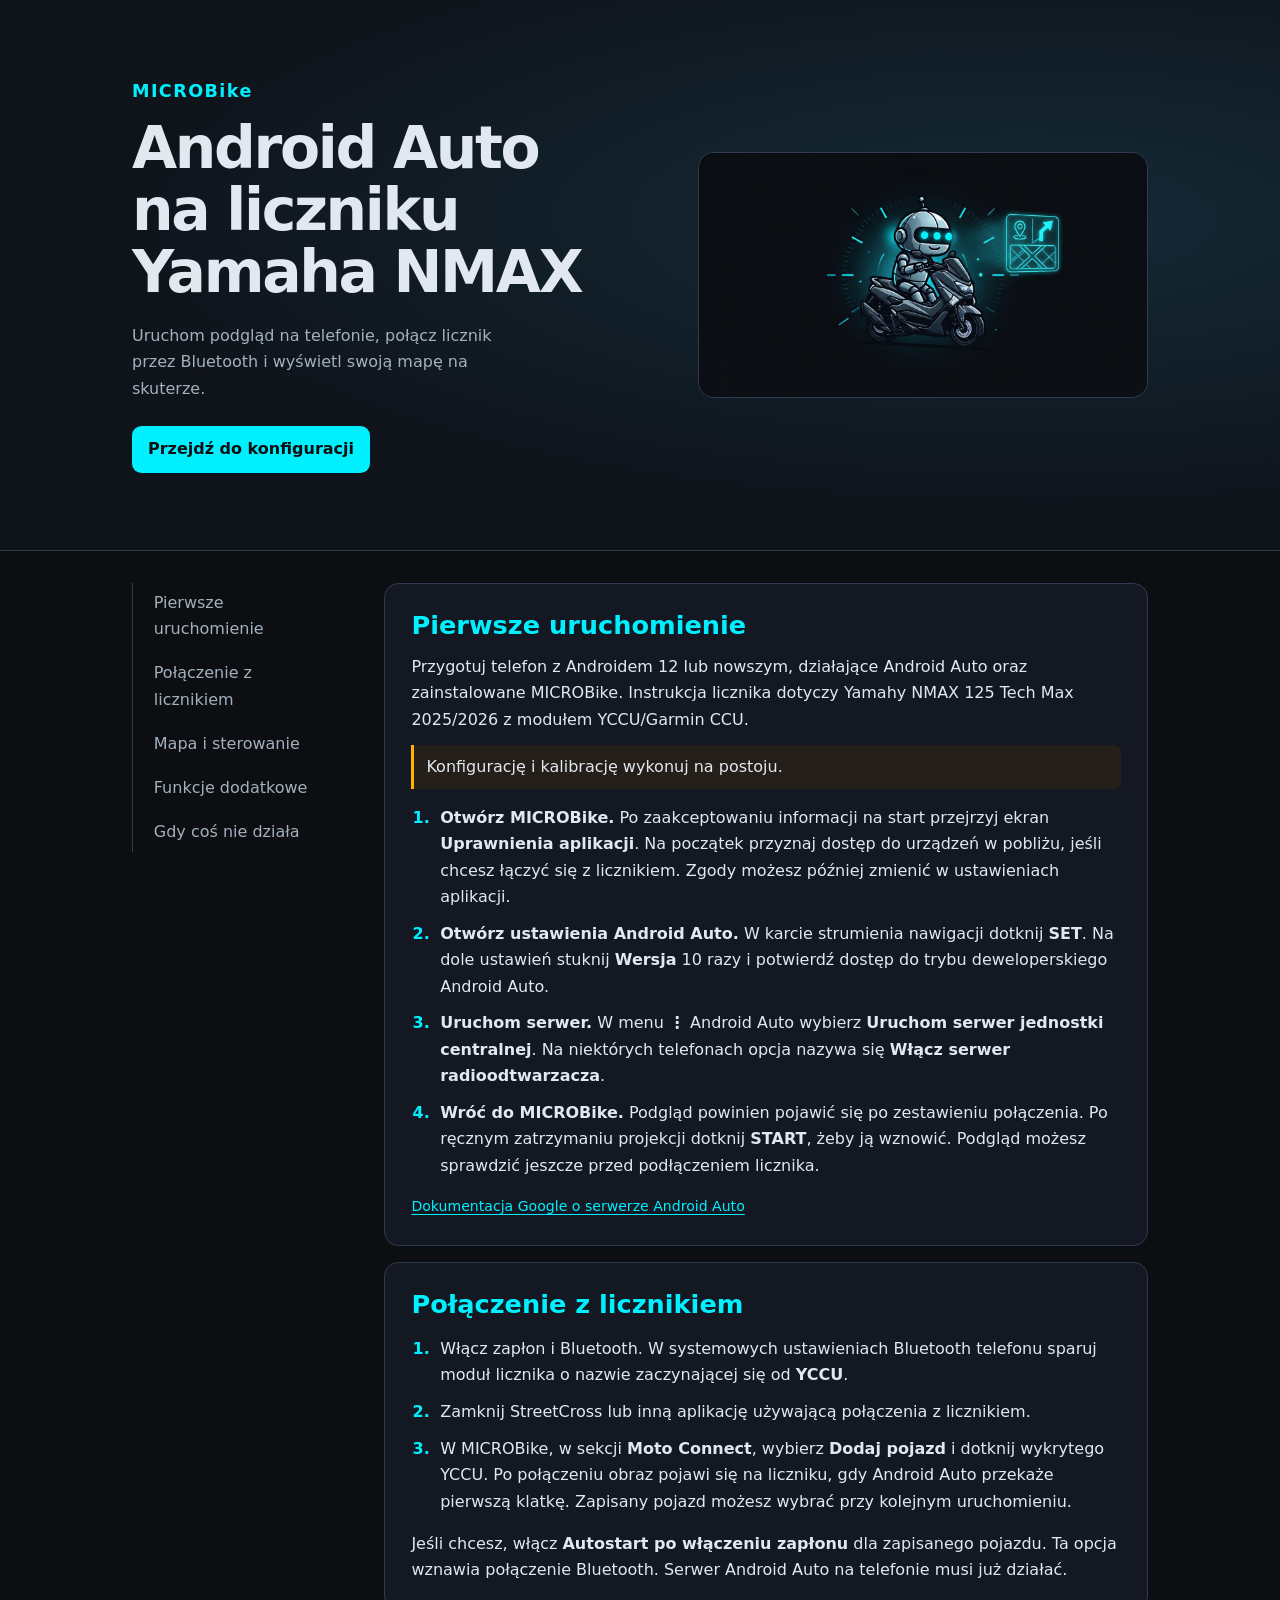
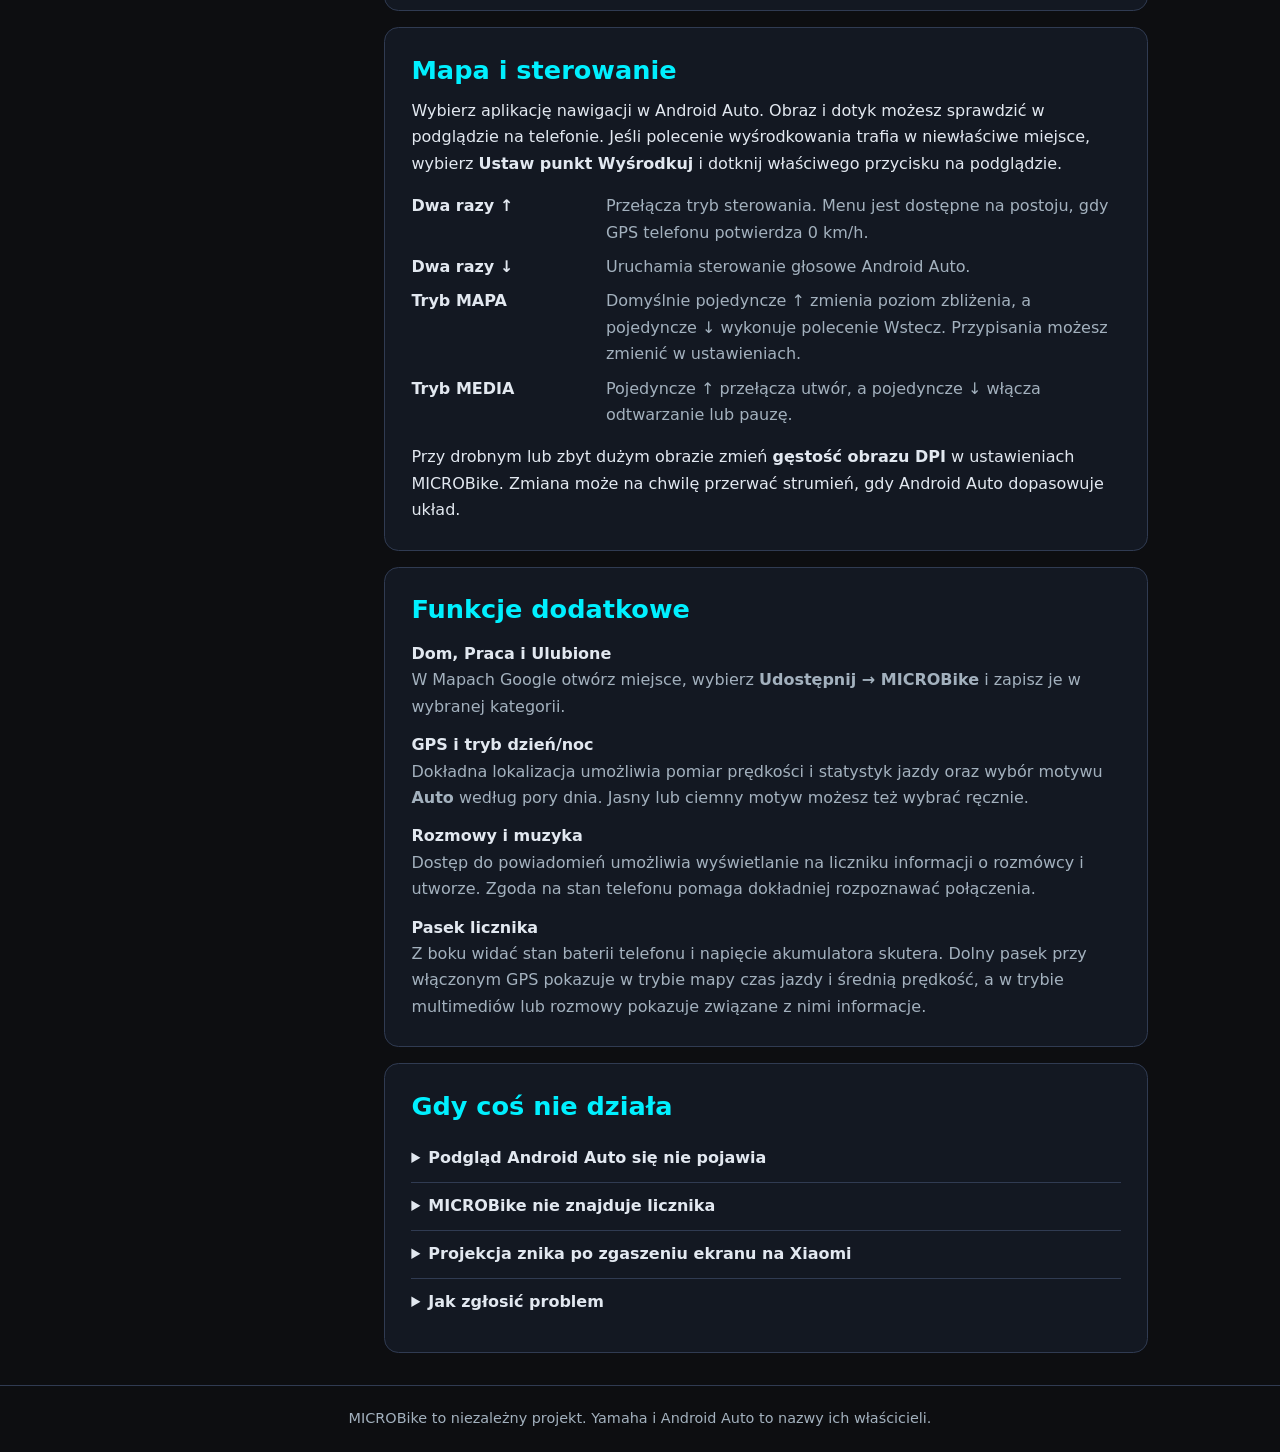
==== index.html @ 5a7f756d "Add files via upload" ====
<!doctype html>
<html lang="pl">
<head>
  <meta charset="utf-8">
  <meta name="viewport" content="width=device-width, initial-scale=1">
  <meta name="description" content="Instrukcja MICROBike. Pierwsze uruchomienie Android Auto, połączenie z licznikiem Yamaha NMAX i pomoc w razie problemów.">
  <title>MICROBike · Instrukcja</title>
  <link rel="stylesheet" href="style.css">
</head>
<body>
  <a class="skip-link" href="#tresc">Przejdź do instrukcji</a>
  <header class="hero">
    <div class="hero-inner">
      <div>
        <p class="brand">MICROBike</p>
        <h1>Android Auto na liczniku Yamaha NMAX</h1>
        <p class="intro">Uruchom podgląd na telefonie, połącz licznik przez Bluetooth i wyświetl swoją mapę na skuterze.</p>
        <a class="button" href="#pierwszy-start">Przejdź do konfiguracji</a>
      </div>
      <img src="microbike.jpg" width="1408" height="768" alt="" fetchpriority="high">
    </div>
  </header>

  <div class="layout">
    <nav aria-label="Spis treści">
      <a href="#pierwszy-start">Pierwsze uruchomienie</a>
      <a href="#licznik">Połączenie z licznikiem</a>
      <a href="#sterowanie">Mapa i sterowanie</a>
      <a href="#funkcje">Funkcje dodatkowe</a>
      <a href="#pomoc">Gdy coś nie działa</a>
    </nav>

    <main id="tresc" tabindex="-1">
      <section id="pierwszy-start">
        <h2>Pierwsze uruchomienie</h2>
        <p>Przygotuj telefon z Androidem 12 lub nowszym, działające Android Auto oraz zainstalowane MICROBike. Instrukcja licznika dotyczy Yamahy NMAX 125 Tech Max 2025/2026 z modułem YCCU/Garmin CCU.</p>
        <p class="callout">Konfigurację i kalibrację wykonuj na postoju.</p>
        <ol class="steps">
          <li><strong>Otwórz MICROBike.</strong> Po zaakceptowaniu informacji na start przejrzyj ekran <strong>Uprawnienia aplikacji</strong>. Na początek przyznaj dostęp do urządzeń w pobliżu, jeśli chcesz łączyć się z licznikiem. Zgody możesz później zmienić w ustawieniach aplikacji.</li>
          <li><strong>Otwórz ustawienia Android Auto.</strong> W karcie strumienia nawigacji dotknij <strong>SET</strong>. Na dole ustawień stuknij <strong>Wersja</strong> 10 razy i potwierdź dostęp do trybu deweloperskiego Android Auto.</li>
          <li><strong>Uruchom serwer.</strong> W menu <strong>⋮</strong> Android Auto wybierz <strong>Uruchom serwer jednostki centralnej</strong>. Na niektórych telefonach opcja nazywa się <strong>Włącz serwer radioodtwarzacza</strong>.</li>
          <li><strong>Wróć do MICROBike.</strong> Podgląd powinien pojawić się po zestawieniu połączenia. Po ręcznym zatrzymaniu projekcji dotknij <strong>START</strong>, żeby ją wznowić. Podgląd możesz sprawdzić jeszcze przed podłączeniem licznika.</li>
        </ol>
        <p class="support-link"><a href="https://developer.android.com/training/cars/testing/dhu#running-dhu">Dokumentacja Google o serwerze Android Auto</a></p>
      </section>

      <section id="licznik">
        <h2>Połączenie z licznikiem</h2>
        <ol class="steps">
          <li>Włącz zapłon i Bluetooth. W systemowych ustawieniach Bluetooth telefonu sparuj moduł licznika o nazwie zaczynającej się od <strong>YCCU</strong>.</li>
          <li>Zamknij StreetCross lub inną aplikację używającą połączenia z licznikiem.</li>
          <li>W MICROBike, w sekcji <strong>Moto Connect</strong>, wybierz <strong>Dodaj pojazd</strong> i dotknij wykrytego YCCU. Po połączeniu obraz pojawi się na liczniku, gdy Android Auto przekaże pierwszą klatkę. Zapisany pojazd możesz wybrać przy kolejnym uruchomieniu.</li>
        </ol>
        <p>Jeśli chcesz, włącz <strong>Autostart po włączeniu zapłonu</strong> dla zapisanego pojazdu. Ta opcja wznawia połączenie Bluetooth. Serwer Android Auto na telefonie musi już działać.</p>
      </section>

      <section id="sterowanie">
        <h2>Mapa i sterowanie</h2>
        <p>Wybierz aplikację nawigacji w Android Auto. Obraz i dotyk możesz sprawdzić w podglądzie na telefonie. Jeśli polecenie wyśrodkowania trafia w niewłaściwe miejsce, wybierz <strong>Ustaw punkt Wyśrodkuj</strong> i dotknij właściwego przycisku na podglądzie.</p>
        <dl class="controls">
          <dt>Dwa razy ↑</dt><dd>Przełącza tryb sterowania. Menu jest dostępne na postoju, gdy GPS telefonu potwierdza 0 km/h.</dd>
          <dt>Dwa razy ↓</dt><dd>Uruchamia sterowanie głosowe Android Auto.</dd>
          <dt>Tryb MAPA</dt><dd>Domyślnie pojedyncze ↑ zmienia poziom zbliżenia, a pojedyncze ↓ wykonuje polecenie Wstecz. Przypisania możesz zmienić w ustawieniach.</dd>
          <dt>Tryb MEDIA</dt><dd>Pojedyncze ↑ przełącza utwór, a pojedyncze ↓ włącza odtwarzanie lub pauzę.</dd>
        </dl>
        <p>Przy drobnym lub zbyt dużym obrazie zmień <strong>gęstość obrazu DPI</strong> w ustawieniach MICROBike. Zmiana może na chwilę przerwać strumień, gdy Android Auto dopasowuje układ.</p>
      </section>

      <section id="funkcje">
        <h2>Funkcje dodatkowe</h2>
        <dl class="features">
          <dt>Dom, Praca i Ulubione</dt><dd>W Mapach Google otwórz miejsce, wybierz <strong>Udostępnij → MICROBike</strong> i zapisz je w wybranej kategorii.</dd>
          <dt>GPS i tryb dzień/noc</dt><dd>Dokładna lokalizacja umożliwia pomiar prędkości i statystyk jazdy oraz wybór motywu <strong>Auto</strong> według pory dnia. Jasny lub ciemny motyw możesz też wybrać ręcznie.</dd>
          <dt>Rozmowy i muzyka</dt><dd>Dostęp do powiadomień umożliwia wyświetlanie na liczniku informacji o rozmówcy i utworze. Zgoda na stan telefonu pomaga dokładniej rozpoznawać połączenia.</dd>
          <dt>Pasek licznika</dt><dd>Z boku widać stan baterii telefonu i napięcie akumulatora skutera. Dolny pasek przy włączonym GPS pokazuje w trybie mapy czas jazdy i średnią prędkość, a w trybie multimediów lub rozmowy pokazuje związane z nimi informacje.</dd>
        </dl>
      </section>

      <section id="pomoc">
        <h2>Gdy coś nie działa</h2>
        <details>
          <summary>Podgląd Android Auto się nie pojawia</summary>
          <p>Sprawdź, czy serwer jednostki centralnej jest uruchomiony. Jeśli był włączony, zatrzymaj go w ustawieniach Android Auto, uruchom ponownie i wróć do MICROBike.</p>
        </details>
        <details>
          <summary>MICROBike nie znajduje licznika</summary>
          <p>Sprawdź zapłon, sparowanie z YCCU i zgodę <strong>Urządzenia w pobliżu</strong>. Rozłącz inne aplikacje korzystające z licznika, a następnie ponów próbę w Moto Connect.</p>
        </details>
        <details>
          <summary>Projekcja znika po zgaszeniu ekranu na Xiaomi</summary>
          <p>W ustawieniach telefonu otwórz informacje o aplikacji Android Auto. Jeżeli dostępny jest <strong>Autostart w tle</strong>, włącz go. W ustawieniach baterii aplikacji wybierz <strong>Bez ograniczeń</strong>. Jeśli system usypia również MICROBike, sprawdź te same ustawienia dla MICROBike. Nazwy i położenie opcji zależą od wersji MIUI lub HyperOS.</p>
          <p class="support-link"><a href="https://www.mi.com/global/support/faq/details/KA-538010/">Pomoc Xiaomi dotycząca ograniczeń baterii</a></p>
        </details>
        <details>
          <summary>Jak zgłosić problem</summary>
          <p>Na dole pulpitu MICROBike dotknij <strong>Wyślij błąd do dewelopera</strong>. Opisz, co próbujesz zrobić, co widzisz i kiedy problem występuje. Możesz podać model telefonu i wersję Androida. Pomiń dane osobowe i hasła.</p>
        </details>
      </section>
    </main>
  </div>
  <footer>MICROBike to niezależny projekt. Yamaha i Android Auto to nazwy ich właścicieli.</footer>
</body>
</html>
---- style.css ----
:root {
  color-scheme: dark;
  --bg: #0d0e11;
  --panel: #131822;
  --edge: #303b52;
  --ink: #e2e8f0;
  --muted: #a3b1be;
  --accent: #00f0ff;
  --amber: #ffb300;
}
*, *::before, *::after { box-sizing: border-box; }
body {
  margin: 0;
  background: var(--bg);
  color: var(--ink);
  font: 1rem/1.65 system-ui, sans-serif;
}
a { color: var(--accent); text-underline-offset: .22em; }
a:focus-visible, summary:focus-visible { outline: 2px solid var(--accent); outline-offset: 4px; }
.skip-link { position: absolute; left: 1rem; top: -6rem; z-index: 2; padding: .6rem 1rem; background: var(--panel); }
.skip-link:focus { top: 1rem; }
.hero {
  border-bottom: 1px solid var(--edge);
  background: radial-gradient(ellipse at 80% 40%, #142a36, transparent 66%), #0f131a;
}
.hero-inner, .layout {
  max-width: 1080px;
  margin: 0 auto;
  padding-inline: clamp(1rem, 3vw, 2rem);
}
.hero-inner {
  display: grid;
  grid-template-columns: 1.15fr 1fr;
  align-items: center;
  gap: clamp(1.25rem, 4vw, 3rem);
  padding-block: clamp(2rem, 6vw, 5rem);
}
.brand { color: var(--accent); font-size: 1.1rem; font-weight: 800; letter-spacing: .08em; margin: 0 0 .75rem; }
h1 { font-size: clamp(2.05rem, 4.8vw, 3.65rem); line-height: 1.06; margin: 0; letter-spacing: -.04em; text-wrap: balance; }
.intro { color: var(--muted); max-width: 40ch; margin-block: 1.2rem 1.5rem; }
.hero img { display: block; width: 100%; height: auto; border: 1px solid var(--edge); border-radius: 1rem; }
.button {
  display: inline-block;
  background: var(--accent);
  color: var(--bg);
  padding: .65rem 1rem;
  border-radius: .6rem;
  font-weight: 750;
  text-decoration: none;
}
.button:hover { background: #8df8ff; }
.layout { display: grid; grid-template-columns: 13rem minmax(0, 1fr); gap: clamp(1rem, 4vw, 2.75rem); padding-block: 2rem; }
nav { align-self: start; position: sticky; top: 1rem; display: grid; gap: .2rem; border-left: 1px solid var(--edge); padding-left: .65rem; }
nav a { color: var(--muted); text-decoration: none; padding: .45rem .65rem; border-radius: .5rem; }
nav a:hover, nav a:focus-visible { color: var(--accent); background: var(--panel); }
section {
  background: var(--panel);
  padding: clamp(1rem, 3vw, 1.65rem);
  border: 1px solid var(--edge);
  border-radius: .9rem;
  margin-bottom: 1rem;
  scroll-margin-top: 1rem;
}
section:last-child { margin-bottom: 0; }
h2 { color: var(--accent); font-size: clamp(1.25rem, 3vw, 1.6rem); line-height: 1.2; margin: 0 0 .8rem; }
p { margin: .75rem 0; }
section > :last-child { margin-bottom: 0; }
.callout { border-left: 3px solid var(--amber); padding: .55rem .75rem; background: #241f18; border-radius: 0 .45rem .45rem 0; }
.steps { padding-left: 1.5rem; }
.steps li { padding-left: .3rem; margin: .65rem 0; }
.steps li::marker { color: var(--accent); font-weight: 800; }
.support-link { font-size: .88rem; }
.controls, .features { margin: 1rem 0; }
.controls { display: grid; grid-template-columns: minmax(7.5rem, .35fr) 1fr; gap: .5rem .9rem; }
dt { font-weight: 750; }
dd { margin: 0; color: var(--muted); }
.features dd + dt { margin-top: .75rem; }
details { border-bottom: 1px solid var(--edge); padding: .65rem 0; }
details:last-child { border-bottom: 0; }
summary { cursor: pointer; font-weight: 700; }
details p { padding-inline-start: 1.15rem; color: var(--muted); }
footer { border-top: 1px solid var(--edge); padding: 1.3rem 1rem; text-align: center; color: var(--muted); font-size: .9rem; }
@media (max-width: 720px) {
  .hero-inner, .layout { grid-template-columns: 1fr; }
  .hero img { max-width: 440px; }
  nav { position: static; }
}
@media (max-width: 400px) {
  .controls { grid-template-columns: 1fr; gap: .15rem; }
  .controls dd + dt { margin-top: .55rem; }
}
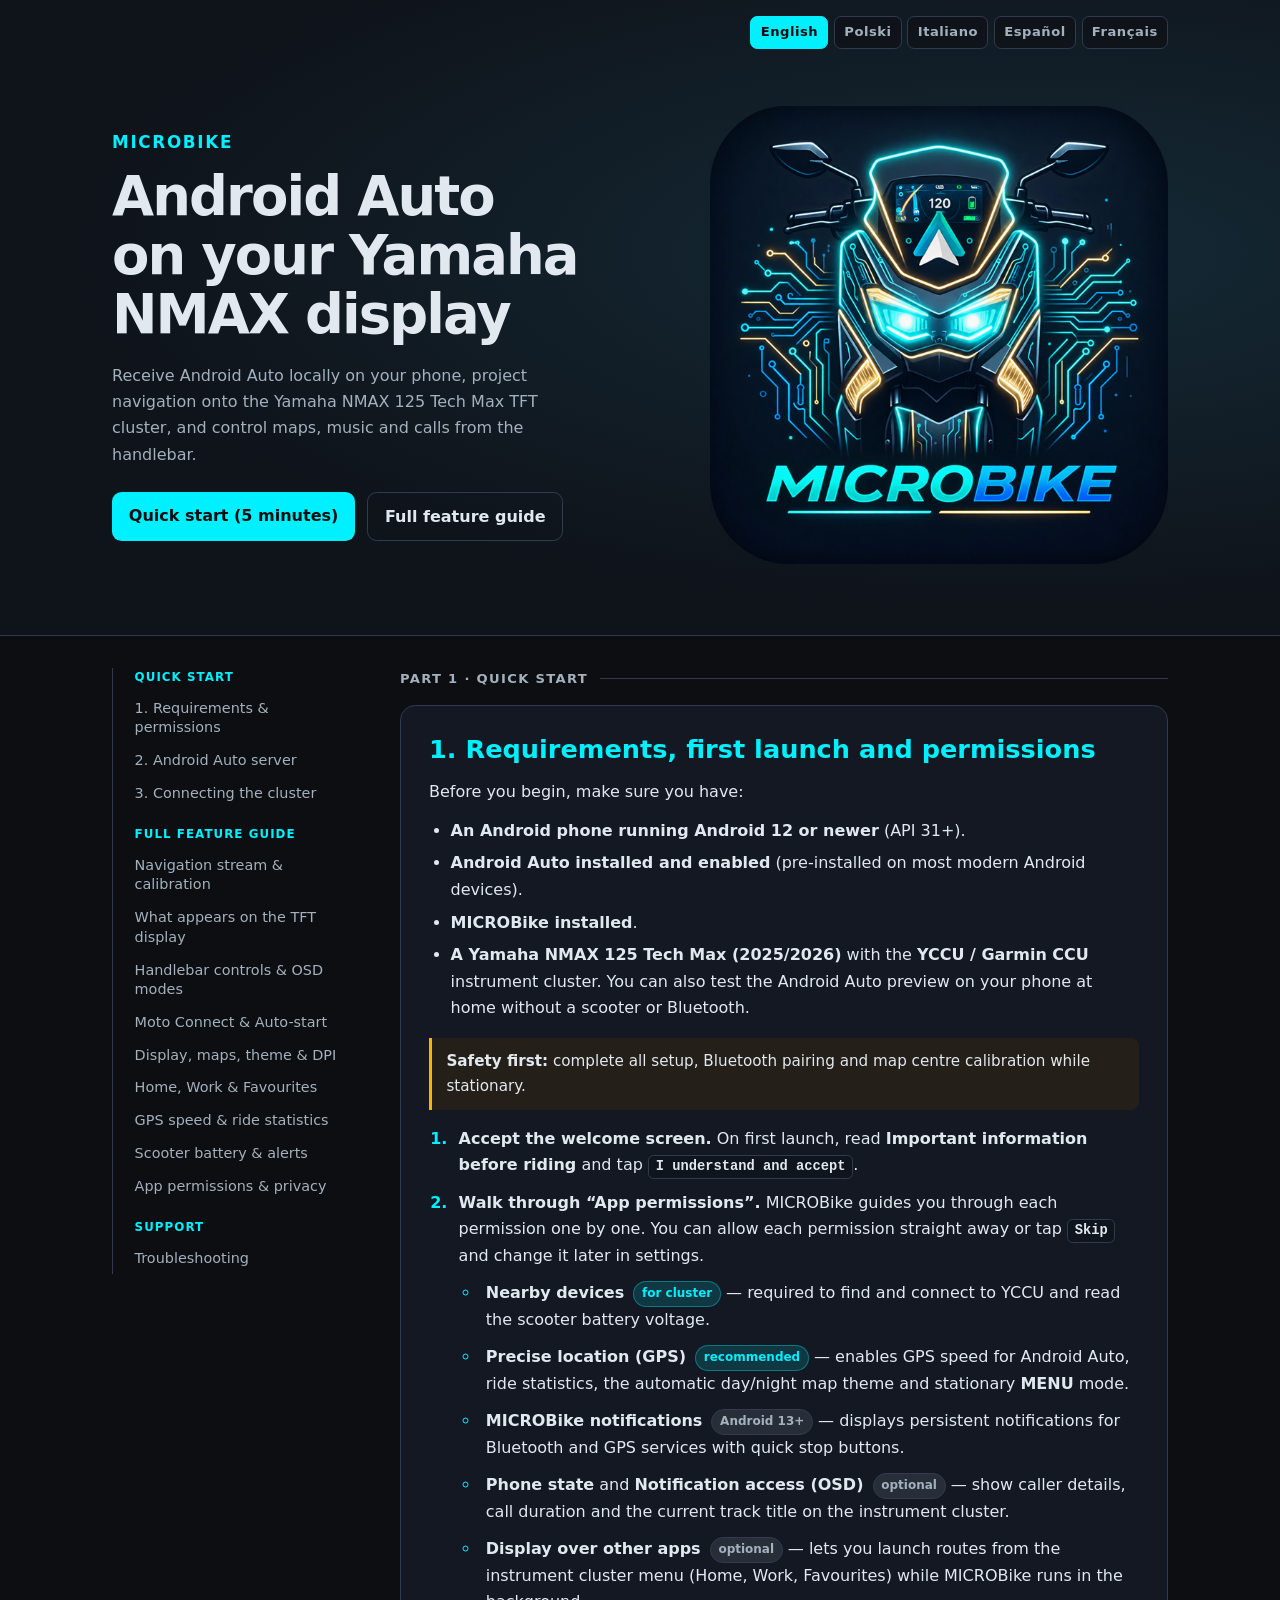
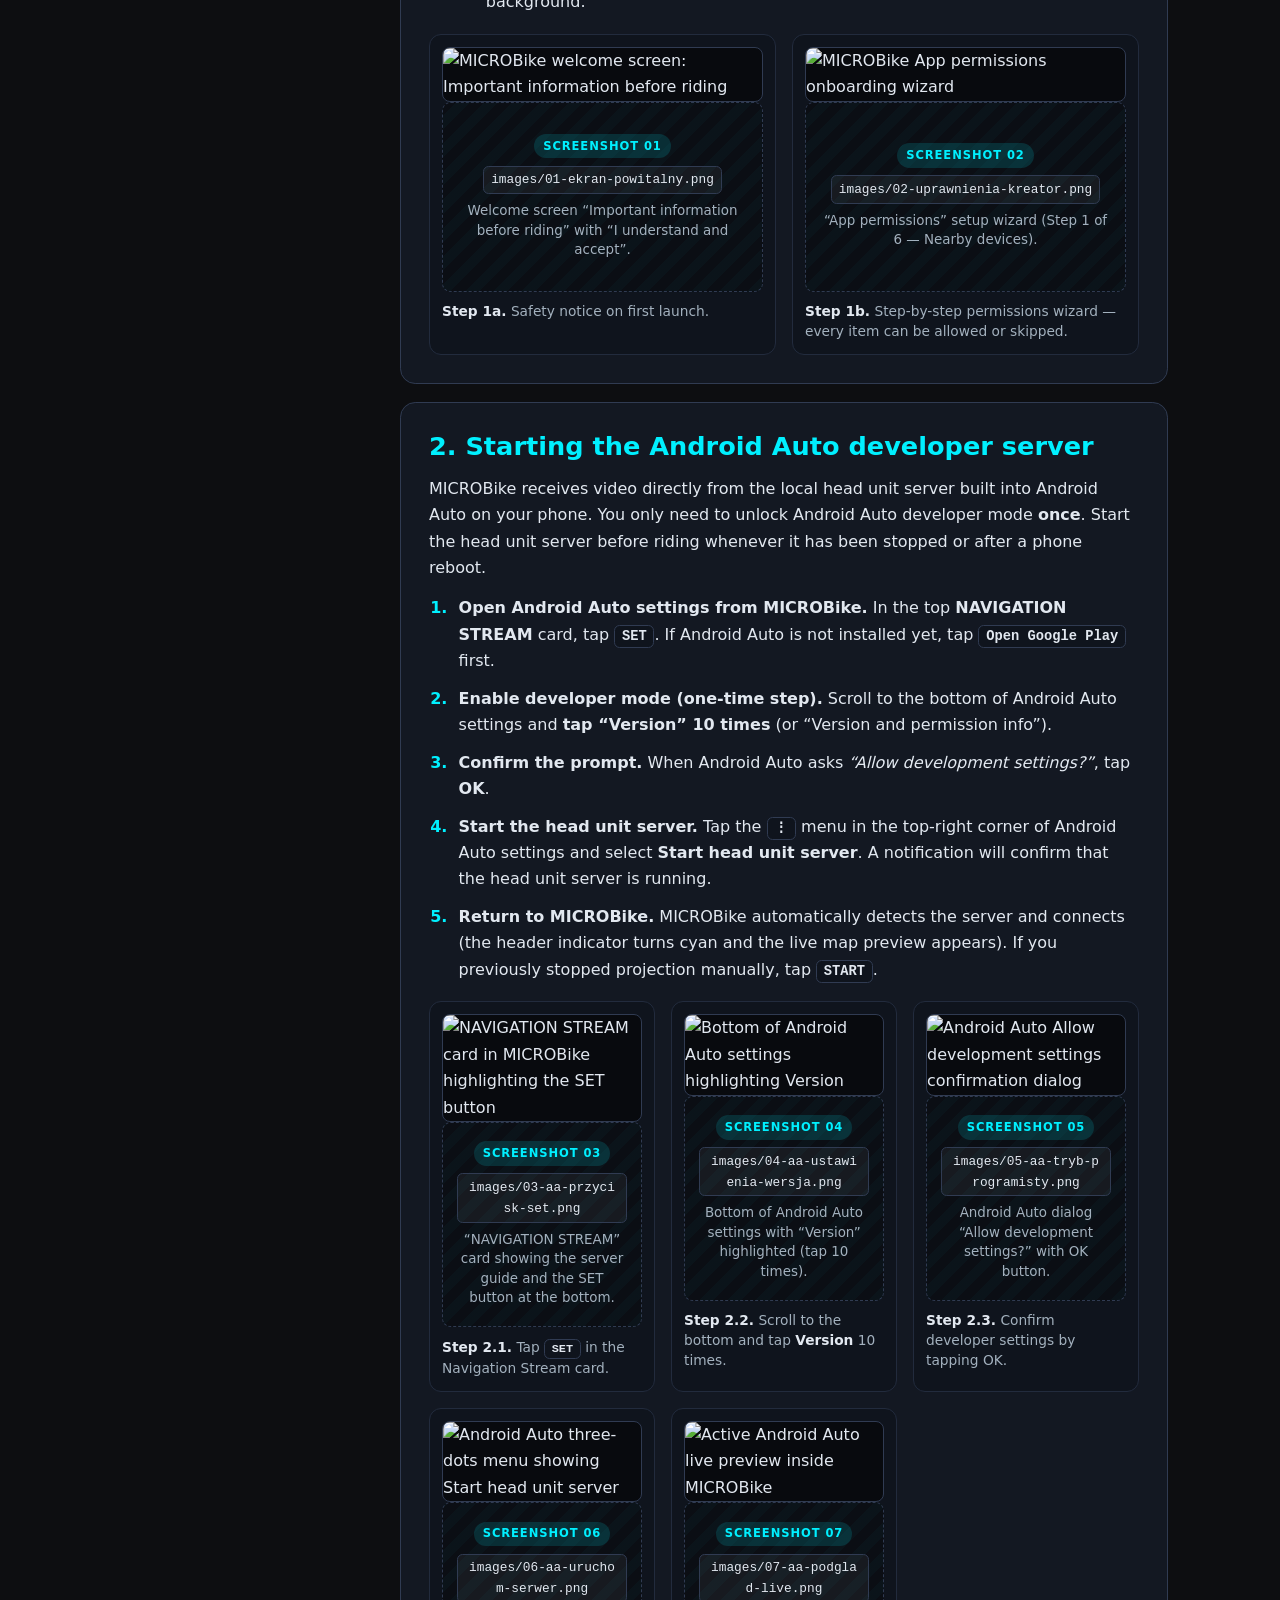
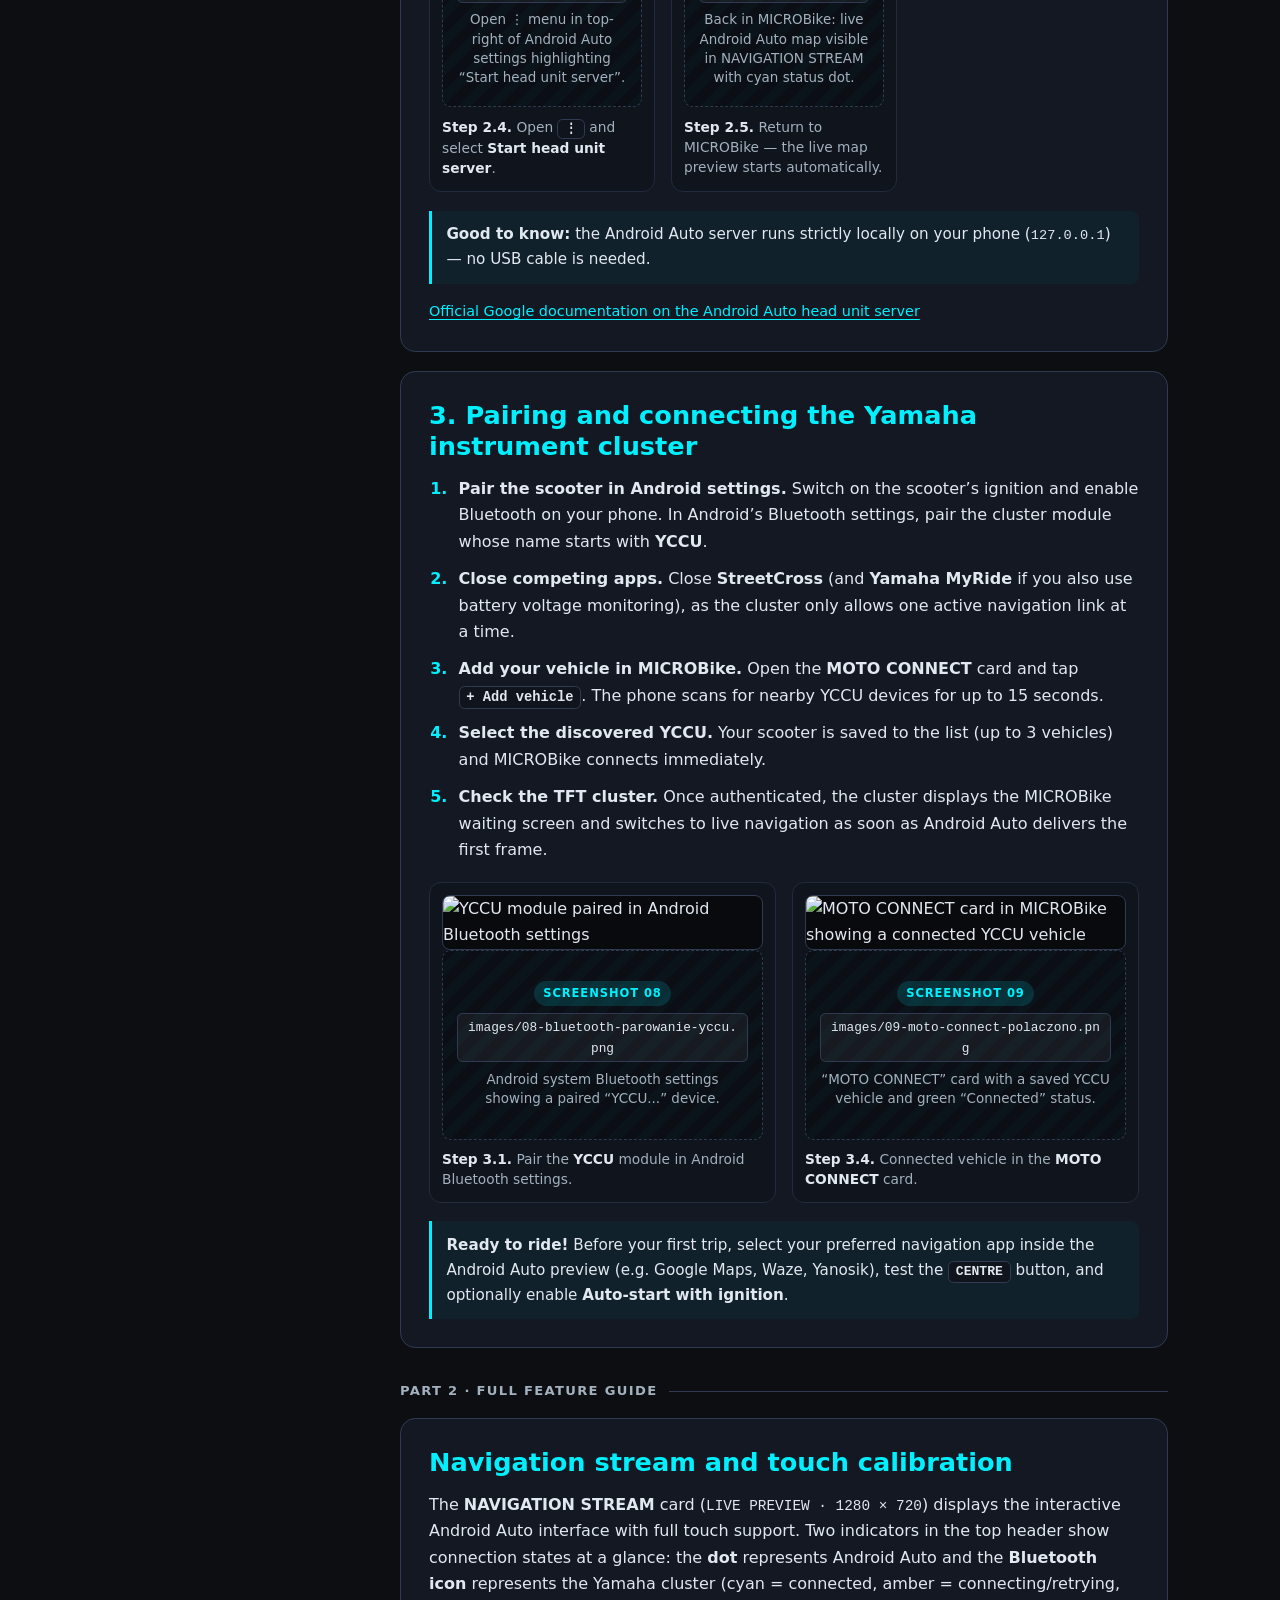
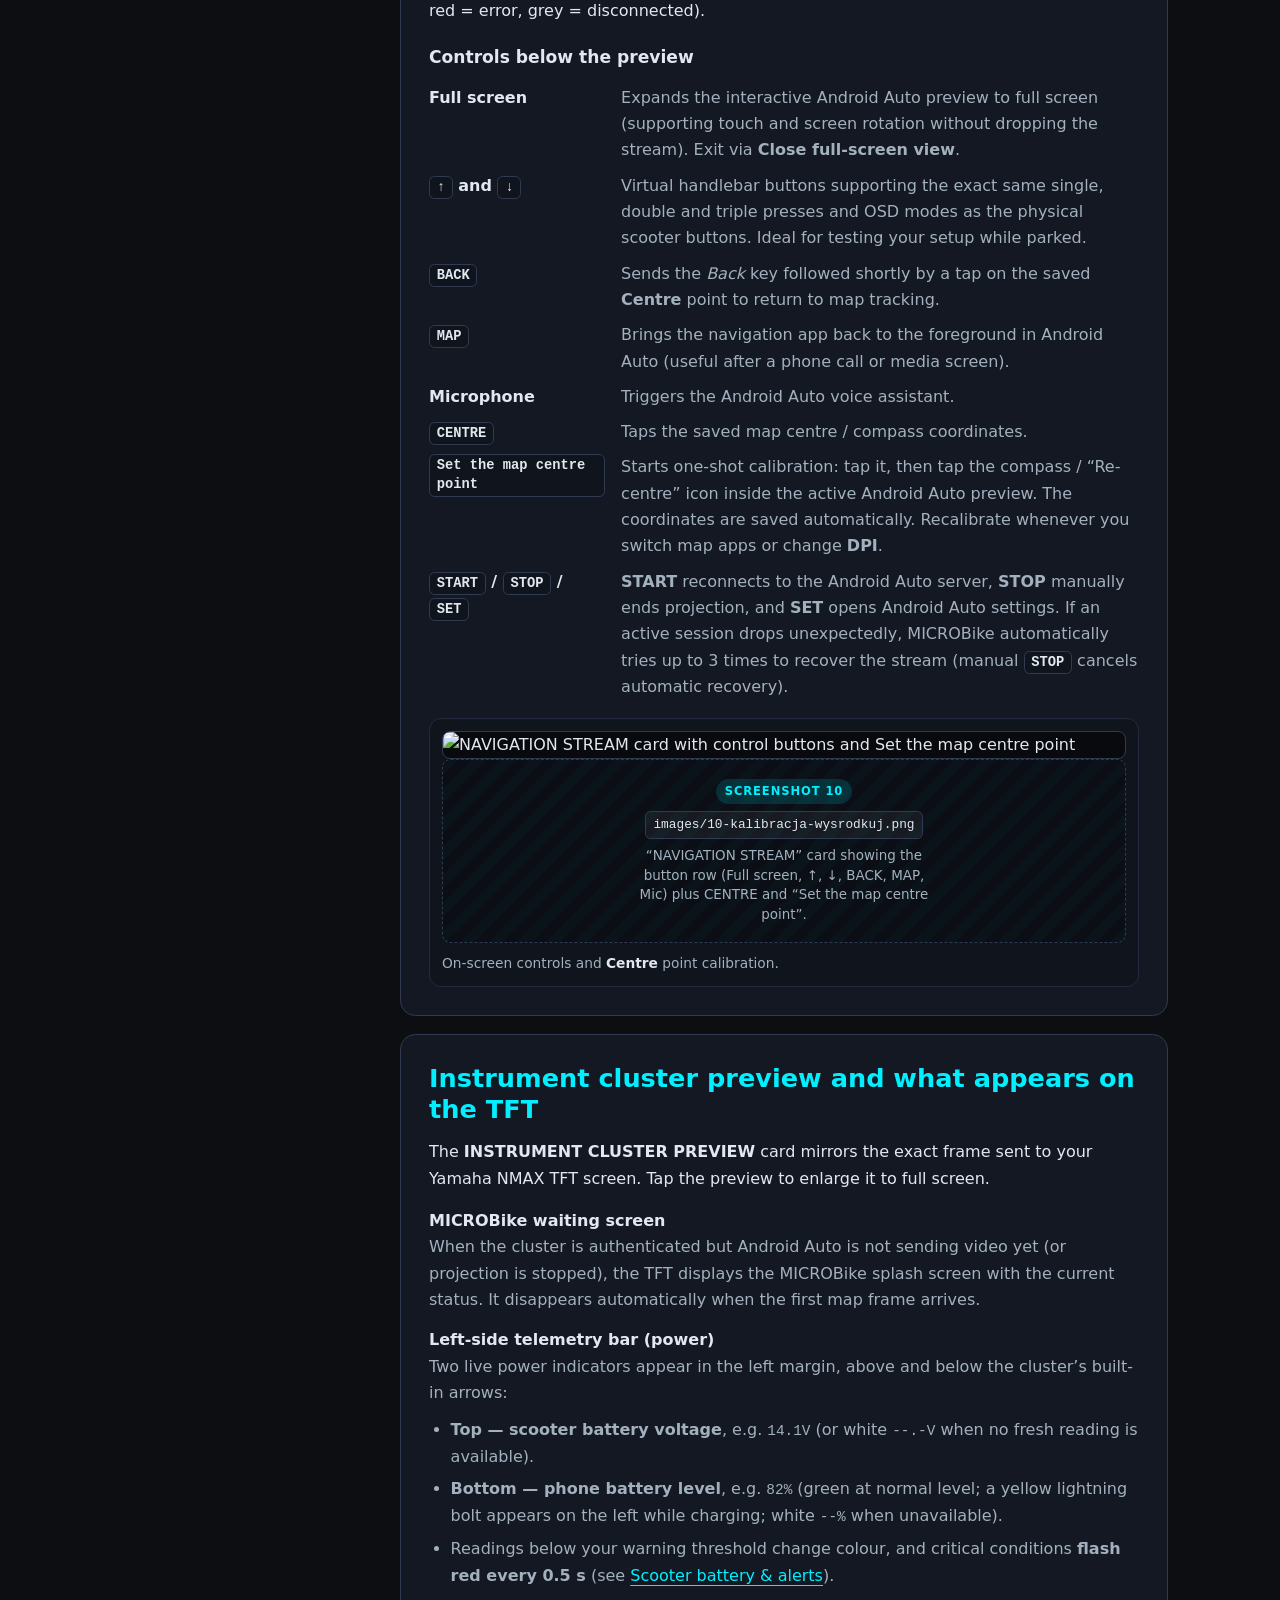
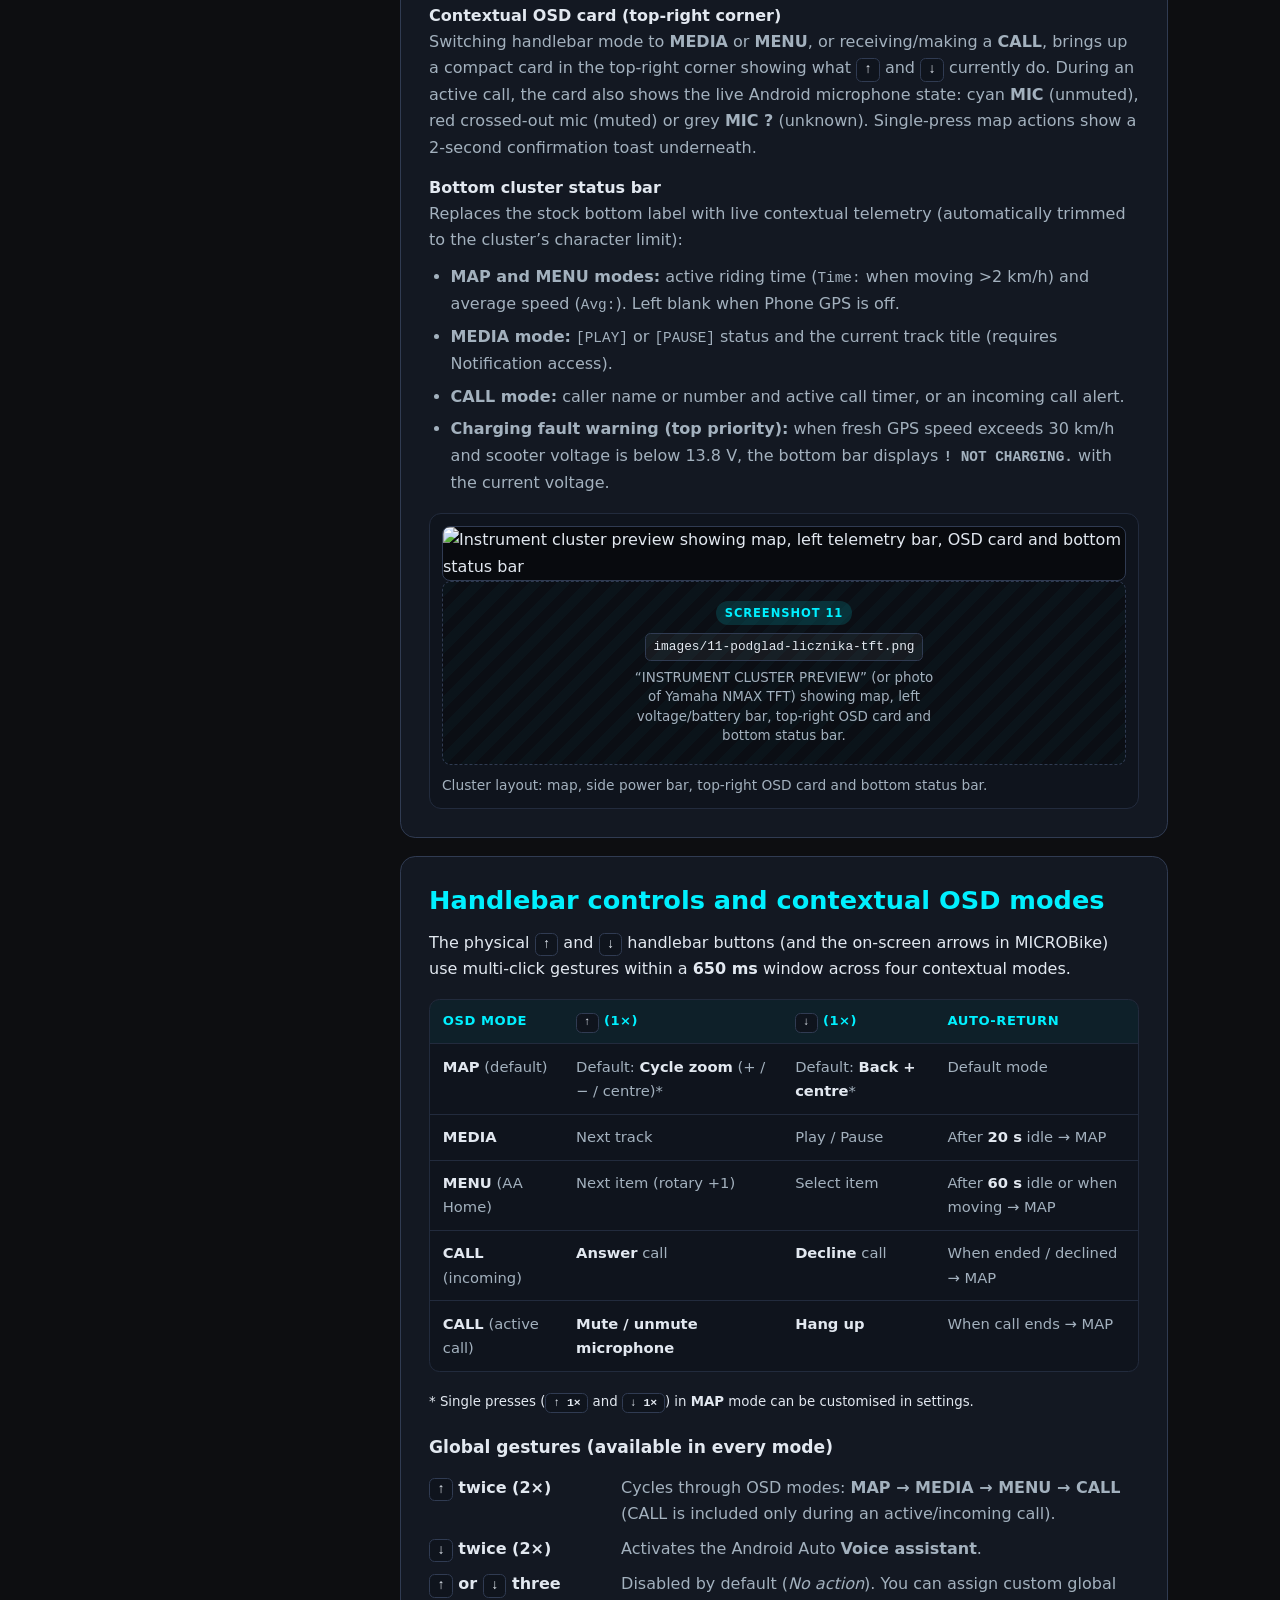
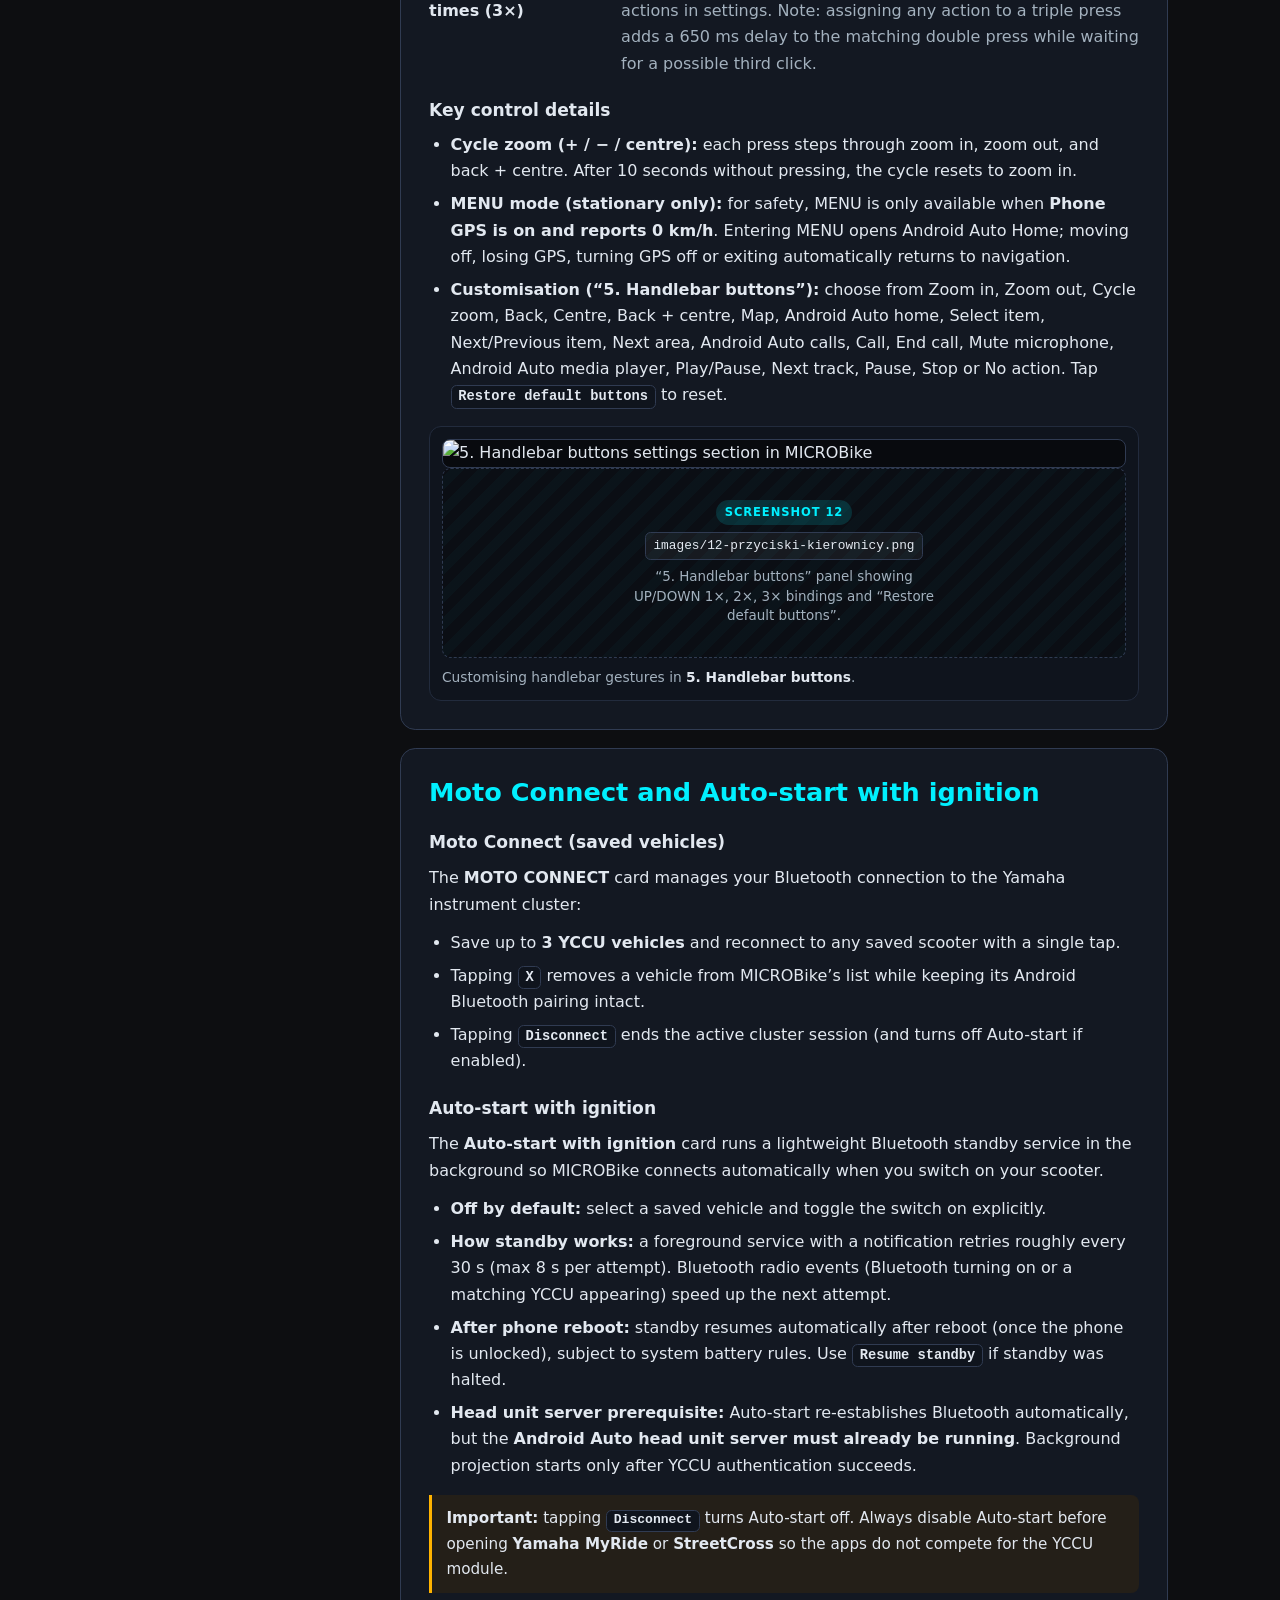
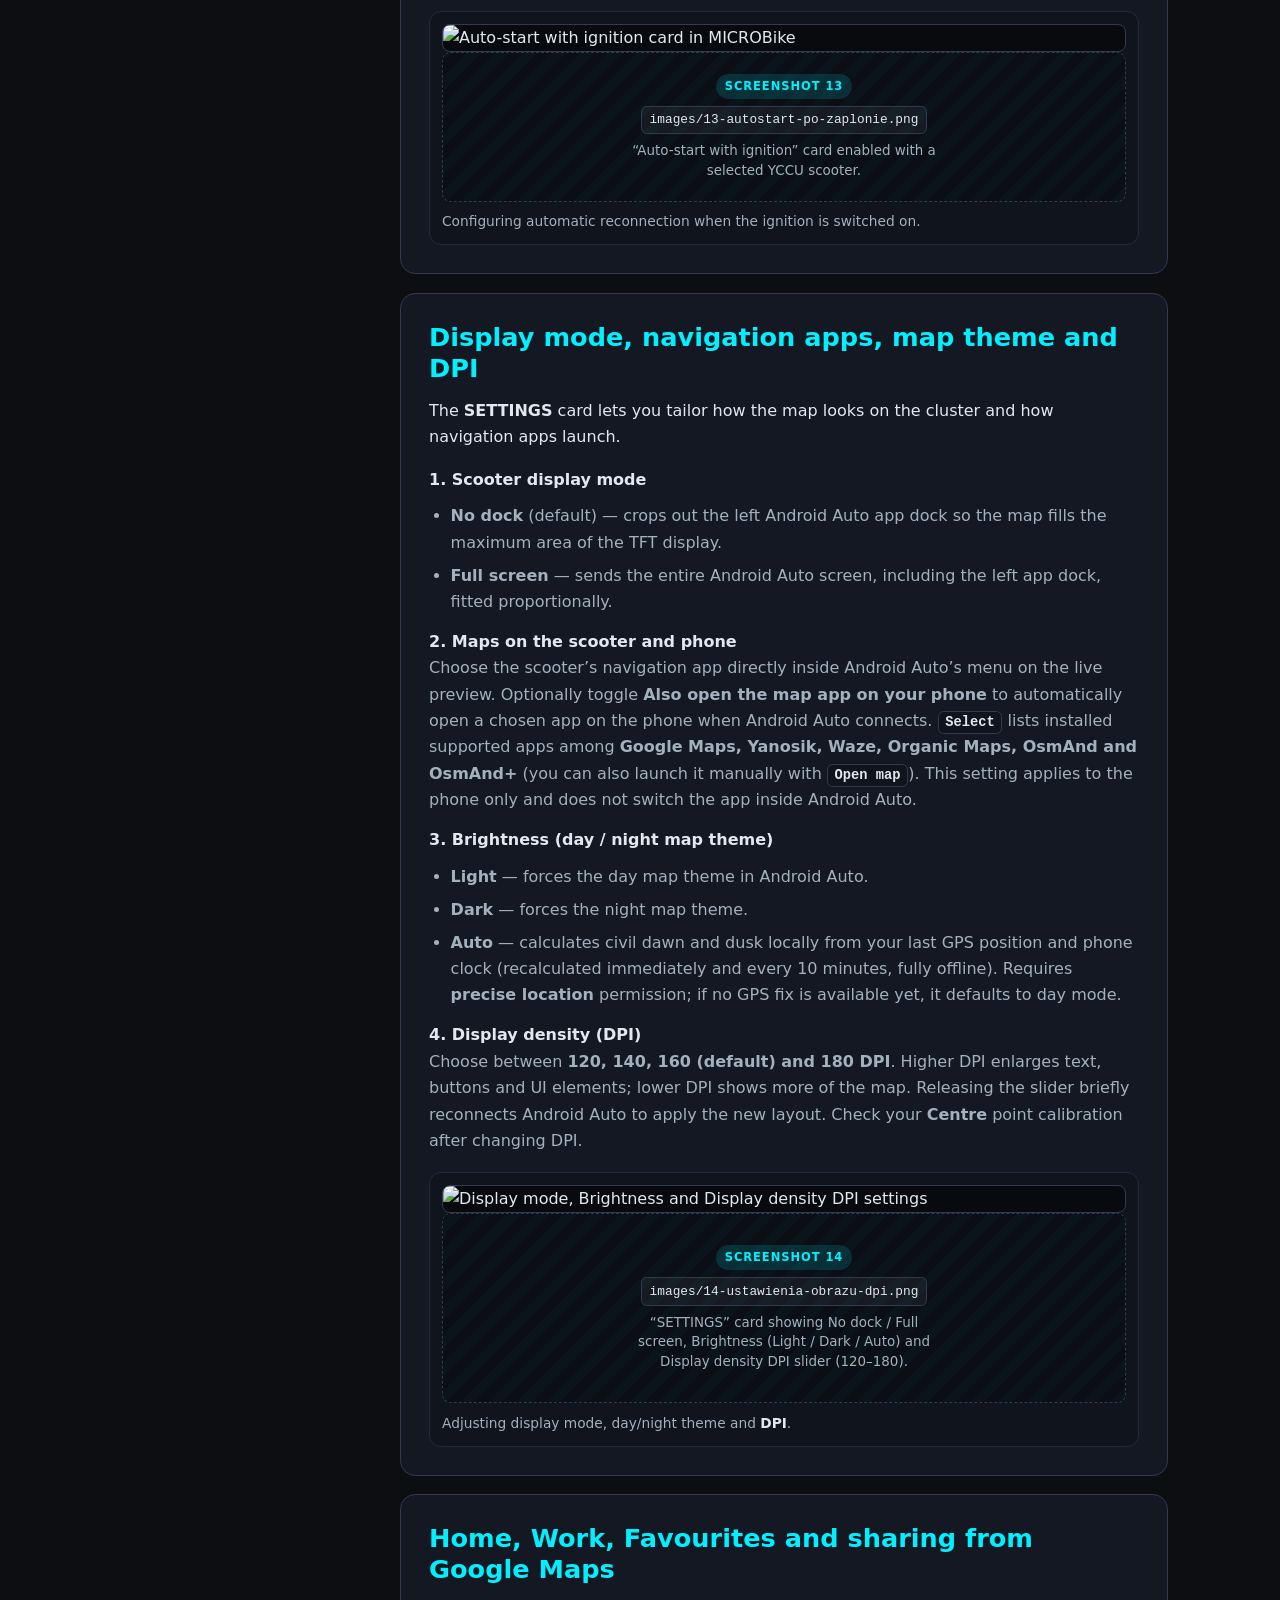
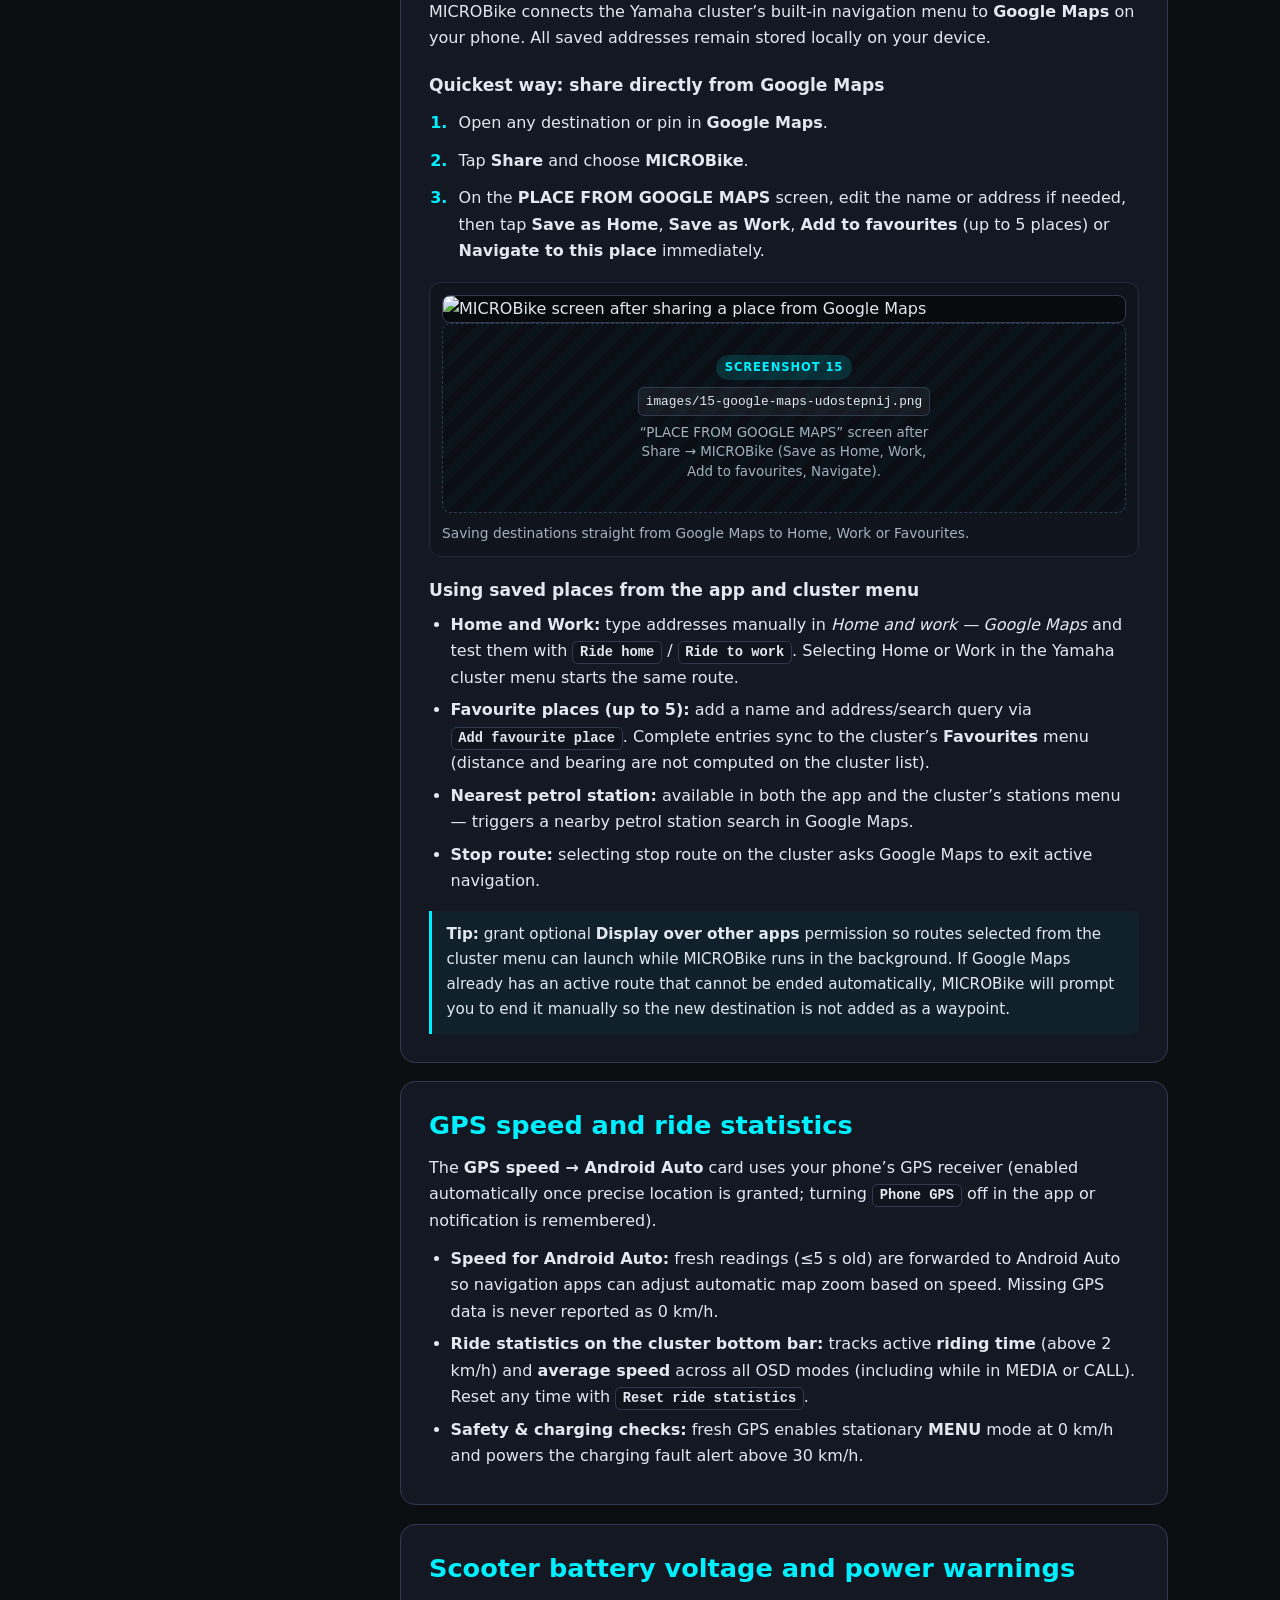
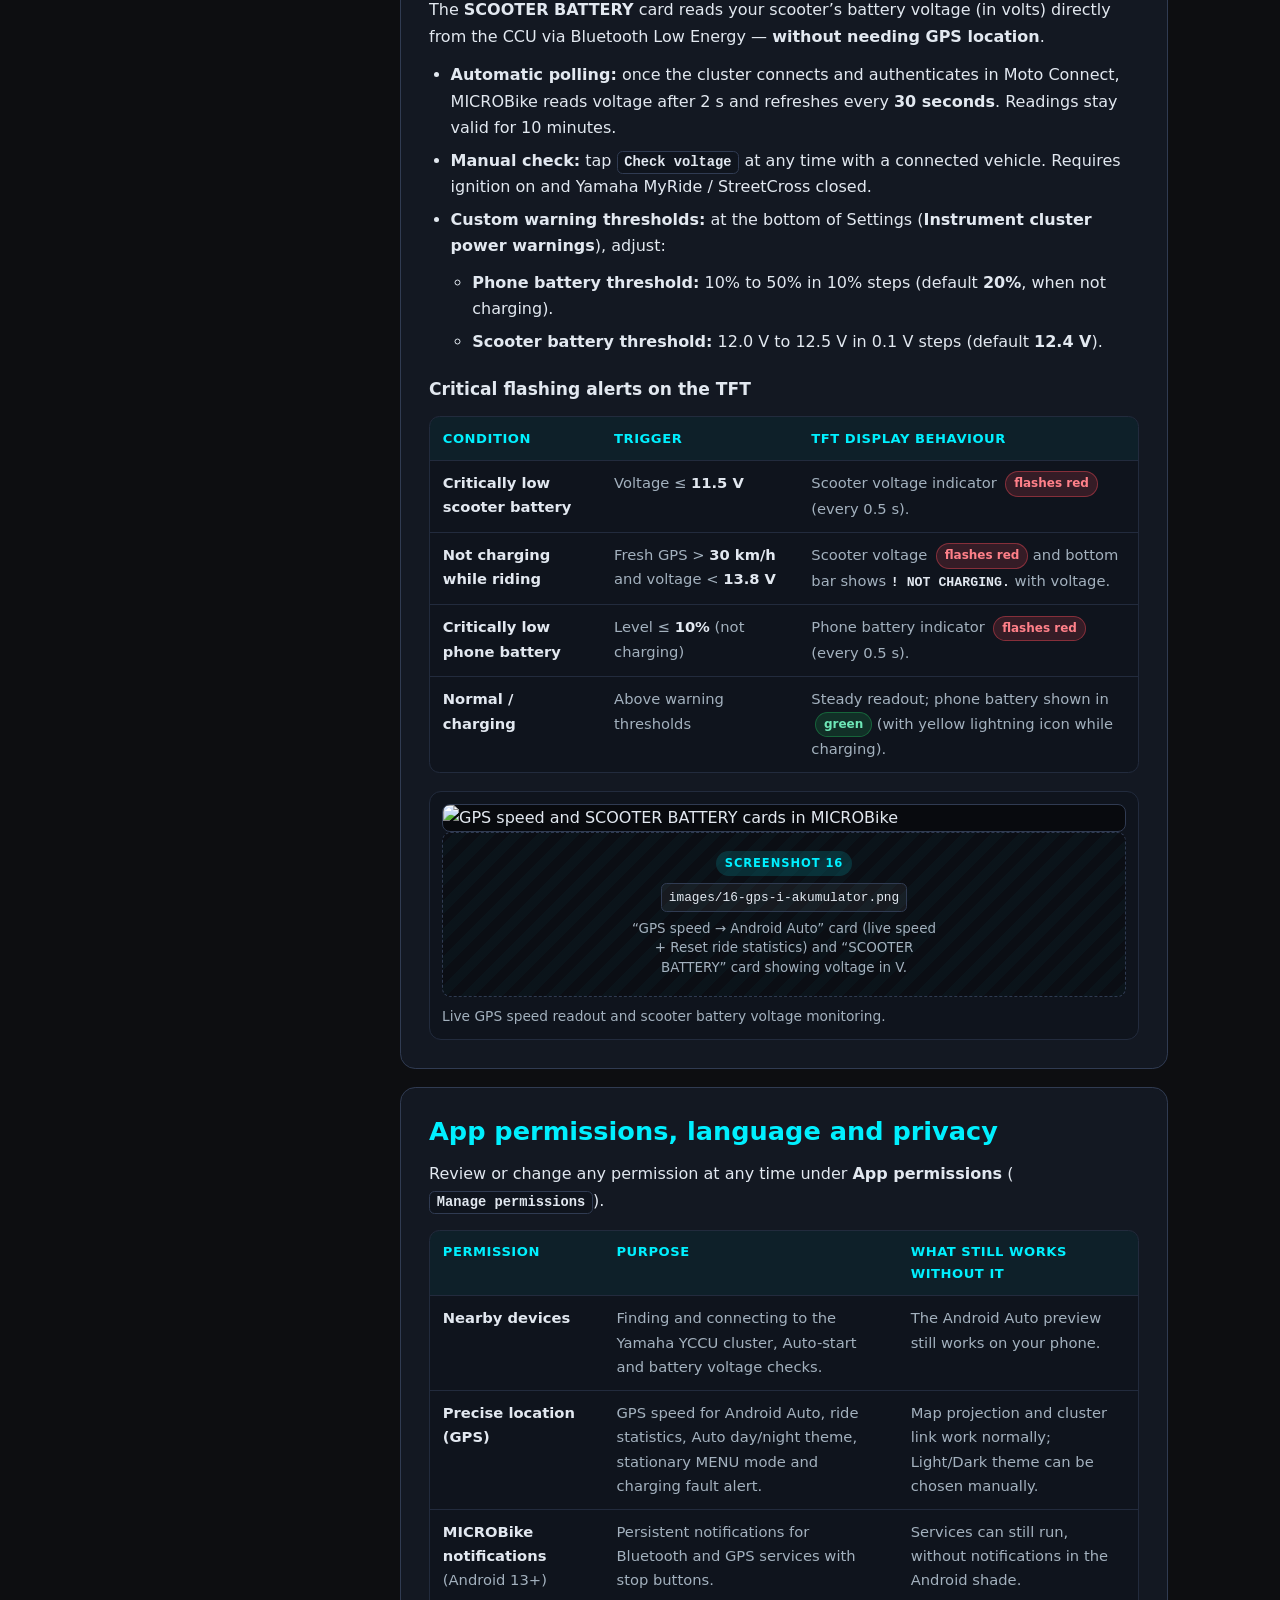
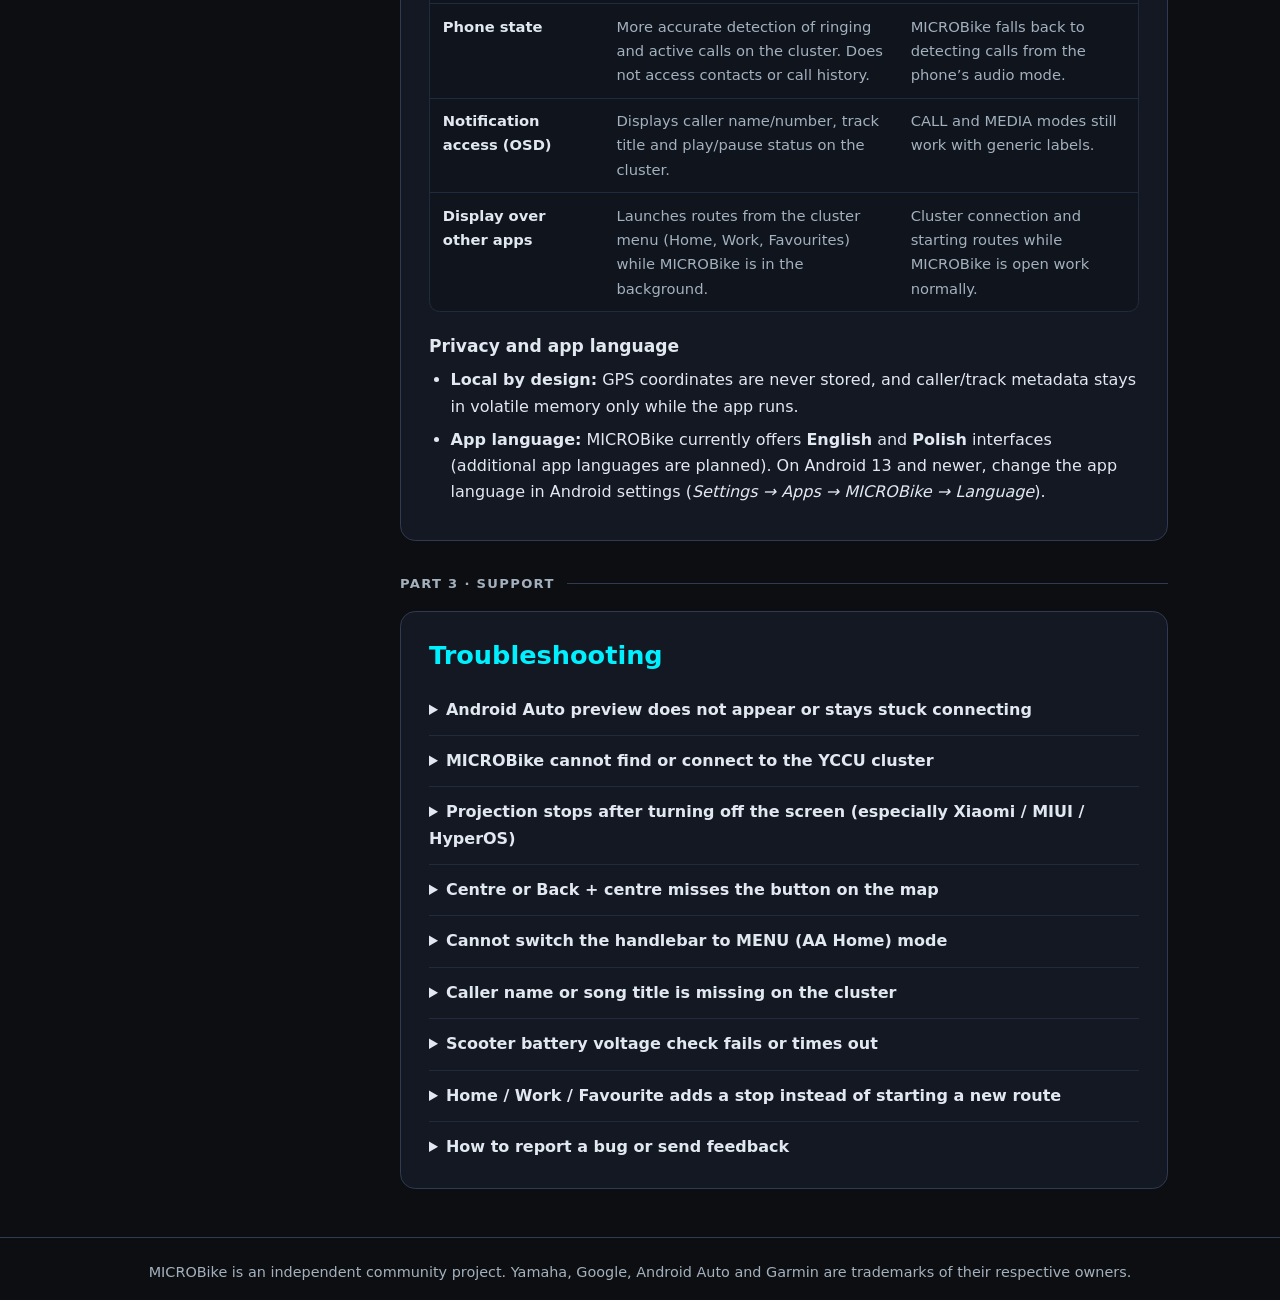
==== commit 7770fc09: "Add files via upload" ====
--- a/index.html
+++ b/index.html
@@ -1,103 +1,774 @@
 <!doctype html>
-<html lang="pl">
+<html lang="en">
 <head>
   <meta charset="utf-8">
   <meta name="viewport" content="width=device-width, initial-scale=1">
-  <meta name="description" content="Instrukcja MICROBike. Pierwsze uruchomienie Android Auto, połączenie z licznikiem Yamaha NMAX i pomoc w razie problemów.">
-  <title>MICROBike · Instrukcja</title>
+  <meta name="description" content="Complete MICROBike user guide: quick start, app permissions, enabling the Android Auto developer head unit server, connecting to a Yamaha NMAX 125 Tech Max instrument cluster and full feature reference.">
+  <title>MICROBike · User Guide</title>
+  <link rel="icon" href="microbike.png" type="image/png">
   <link rel="stylesheet" href="style.css">
+  <link rel="alternate" hreflang="en" href="index.html">
+  <link rel="alternate" hreflang="pl" href="pl.html">
+  <link rel="alternate" hreflang="it" href="it.html">
+  <link rel="alternate" hreflang="es" href="es.html">
+  <link rel="alternate" hreflang="fr" href="fr.html">
+  <link rel="alternate" hreflang="x-default" href="index.html">
 </head>
 <body>
-  <a class="skip-link" href="#tresc">Przejdź do instrukcji</a>
+  <!--
+    =========================================================================
+    SHARED SCREENSHOT SLOTS FOR ALL LANGUAGES (folder: manual/images/)
+    Drop your PNG screenshots into manual/images/ using these filenames and
+    every language page will display them automatically without editing HTML:
+
+    QUICK START:
+      images/01-ekran-powitalny.png            — Welcome screen ("Important information before riding")
+      images/02-uprawnienia-kreator.png        — "App permissions" onboarding wizard (Step 1)
+      images/03-aa-przycisk-set.png            — NAVIGATION STREAM card with the SET button
+      images/04-aa-ustawienia-wersja.png       — Android Auto settings scrolled to "Version"
+      images/05-aa-tryb-programisty.png        — Android Auto "Allow development settings?" prompt
+      images/06-aa-uruchom-serwer.png          — Android Auto ⋮ menu -> "Start head unit server"
+      images/07-aa-podglad-live.png            — Active Android Auto live preview in MICROBike
+      images/08-bluetooth-parowanie-yccu.png   — YCCU paired in Android Bluetooth settings
+      images/09-moto-connect-polaczono.png     — MOTO CONNECT card showing "Connected"
+
+    FEATURES & SUPPORT:
+      images/10-kalibracja-wysrodkuj.png       — On-screen controls and "Set the map centre point"
+      images/11-podglad-licznika-tft.png       — Instrument cluster preview (map + side bar + OSD + bottom bar)
+      images/12-przyciski-kierownicy.png       — "5. Handlebar buttons" settings panel
+      images/13-autostart-po-zaplonie.png      — "Auto-start with ignition" card
+      images/14-ustawienia-obrazu-dpi.png      — Display mode, Brightness (Auto/Light/Dark) and DPI slider
+      images/15-google-maps-udostepnij.png     — Share from Google Maps -> MICROBike screen
+      images/16-gps-i-akumulator.png           — "GPS speed" and "SCOOTER BATTERY" cards
+      images/17-xiaomi-bateria.png             — Xiaomi MIUI / HyperOS autostart & No restrictions battery settings
+    =========================================================================
+  -->
+
+  <a class="skip-link" href="#content">Skip to user guide</a>
+
   <header class="hero">
+    <div class="topbar">
+      <nav class="lang-switch" aria-label="Language selection">
+        <a href="index.html" hreflang="en" lang="en" aria-current="page">English</a>
+        <a href="pl.html" hreflang="pl" lang="pl">Polski</a>
+        <a href="it.html" hreflang="it" lang="it">Italiano</a>
+        <a href="es.html" hreflang="es" lang="es">Español</a>
+        <a href="fr.html" hreflang="fr" lang="fr">Français</a>
+      </nav>
+    </div>
     <div class="hero-inner">
       <div>
         <p class="brand">MICROBike</p>
-        <h1>Android Auto na liczniku Yamaha NMAX</h1>
-        <p class="intro">Uruchom podgląd na telefonie, połącz licznik przez Bluetooth i wyświetl swoją mapę na skuterze.</p>
-        <a class="button" href="#pierwszy-start">Przejdź do konfiguracji</a>
+        <h1>Android Auto on your Yamaha NMAX display</h1>
+        <p class="intro">Receive Android Auto locally on your phone, project navigation onto the Yamaha NMAX 125 Tech Max TFT cluster, and control maps, music and calls from the handlebar.</p>
+        <div class="hero-actions">
+          <a class="button" href="#quick-start">Quick start (5 minutes)</a>
+          <a class="button-secondary" href="#stream-calibration">Full feature guide</a>
+        </div>
       </div>
-      <img src="microbike.jpg" width="1408" height="768" alt="" fetchpriority="high">
+      <img src="microbike.png" width="640" height="640" alt="MICROBike logo" fetchpriority="high">
     </div>
   </header>
 
   <div class="layout">
-    <nav aria-label="Spis treści">
-      <a href="#pierwszy-start">Pierwsze uruchomienie</a>
-      <a href="#licznik">Połączenie z licznikiem</a>
-      <a href="#sterowanie">Mapa i sterowanie</a>
-      <a href="#funkcje">Funkcje dodatkowe</a>
-      <a href="#pomoc">Gdy coś nie działa</a>
+    <nav class="toc" aria-label="Table of contents">
+      <p class="nav-group">Quick start</p>
+      <a href="#quick-start">1. Requirements &amp; permissions</a>
+      <a href="#aa-server">2. Android Auto server</a>
+      <a href="#cluster-connect">3. Connecting the cluster</a>
+
+      <p class="nav-group">Full feature guide</p>
+      <a href="#stream-calibration">Navigation stream &amp; calibration</a>
+      <a href="#cluster-display">What appears on the TFT display</a>
+      <a href="#handlebar-osd">Handlebar controls &amp; OSD modes</a>
+      <a href="#moto-connect">Moto Connect &amp; Auto-start</a>
+      <a href="#display-settings">Display, maps, theme &amp; DPI</a>
+      <a href="#saved-places">Home, Work &amp; Favourites</a>
+      <a href="#gps-stats">GPS speed &amp; ride statistics</a>
+      <a href="#battery-alerts">Scooter battery &amp; alerts</a>
+      <a href="#permissions">App permissions &amp; privacy</a>
+
+      <p class="nav-group">Support</p>
+      <a href="#troubleshooting">Troubleshooting</a>
     </nav>
 
-    <main id="tresc" tabindex="-1">
-      <section id="pierwszy-start">
-        <h2>Pierwsze uruchomienie</h2>
-        <p>Przygotuj telefon z Androidem 12 lub nowszym, działające Android Auto oraz zainstalowane MICROBike. Instrukcja licznika dotyczy Yamahy NMAX 125 Tech Max 2025/2026 z modułem YCCU/Garmin CCU.</p>
-        <p class="callout">Konfigurację i kalibrację wykonuj na postoju.</p>
+    <main id="content" tabindex="-1">
+      <p class="part-heading">Part 1 · Quick start</p>
+
+      <section id="quick-start">
+        <h2>1. Requirements, first launch and permissions</h2>
+        <p>Before you begin, make sure you have:</p>
+        <ul>
+          <li><strong>An Android phone running Android 12 or newer</strong> (API 31+).</li>
+          <li><strong>Android Auto installed and enabled</strong> (pre-installed on most modern Android devices).</li>
+          <li><strong>MICROBike installed</strong>.</li>
+          <li><strong>A Yamaha NMAX 125 Tech Max (2025/2026)</strong> with the <strong>YCCU / Garmin CCU</strong> instrument cluster. You can also test the Android Auto preview on your phone at home without a scooter or Bluetooth.</li>
+        </ul>
+        <p class="callout"><strong>Safety first:</strong> complete all setup, Bluetooth pairing and map centre calibration while stationary.</p>
+
         <ol class="steps">
-          <li><strong>Otwórz MICROBike.</strong> Po zaakceptowaniu informacji na start przejrzyj ekran <strong>Uprawnienia aplikacji</strong>. Na początek przyznaj dostęp do urządzeń w pobliżu, jeśli chcesz łączyć się z licznikiem. Zgody możesz później zmienić w ustawieniach aplikacji.</li>
-          <li><strong>Otwórz ustawienia Android Auto.</strong> W karcie strumienia nawigacji dotknij <strong>SET</strong>. Na dole ustawień stuknij <strong>Wersja</strong> 10 razy i potwierdź dostęp do trybu deweloperskiego Android Auto.</li>
-          <li><strong>Uruchom serwer.</strong> W menu <strong>⋮</strong> Android Auto wybierz <strong>Uruchom serwer jednostki centralnej</strong>. Na niektórych telefonach opcja nazywa się <strong>Włącz serwer radioodtwarzacza</strong>.</li>
-          <li><strong>Wróć do MICROBike.</strong> Podgląd powinien pojawić się po zestawieniu połączenia. Po ręcznym zatrzymaniu projekcji dotknij <strong>START</strong>, żeby ją wznowić. Podgląd możesz sprawdzić jeszcze przed podłączeniem licznika.</li>
+          <li><strong>Accept the welcome screen.</strong> On first launch, read <strong>Important information before riding</strong> and tap <kbd>I understand and accept</kbd>.</li>
+          <li><strong>Walk through “App permissions”.</strong> MICROBike guides you through each permission one by one. You can allow each permission straight away or tap <kbd>Skip</kbd> and change it later in settings.
+            <ul>
+              <li><strong>Nearby devices</strong> <span class="badge badge-req">for cluster</span> — required to find and connect to YCCU and read the scooter battery voltage.</li>
+              <li><strong>Precise location (GPS)</strong> <span class="badge badge-req">recommended</span> — enables GPS speed for Android Auto, ride statistics, the automatic day/night map theme and stationary <strong>MENU</strong> mode.</li>
+              <li><strong>MICROBike notifications</strong> <span class="badge badge-opt">Android 13+</span> — displays persistent notifications for Bluetooth and GPS services with quick stop buttons.</li>
+              <li><strong>Phone state</strong> and <strong>Notification access (OSD)</strong> <span class="badge badge-opt">optional</span> — show caller details, call duration and the current track title on the instrument cluster.</li>
+              <li><strong>Display over other apps</strong> <span class="badge badge-opt">optional</span> — lets you launch routes from the instrument cluster menu (Home, Work, Favourites) while MICROBike runs in the background.</li>
+            </ul>
+          </li>
         </ol>
-        <p class="support-link"><a href="https://developer.android.com/training/cars/testing/dhu#running-dhu">Dokumentacja Google o serwerze Android Auto</a></p>
-      </section>
-
-      <section id="licznik">
-        <h2>Połączenie z licznikiem</h2>
+
+        <div class="shot-grid shot-grid--2">
+          <!-- SCREENSHOT: manual/images/01-ekran-powitalny.png -->
+          <figure class="shot">
+            <img src="images/01-ekran-powitalny.png"
+                 alt="MICROBike welcome screen: Important information before riding"
+                 loading="lazy">
+            <div class="shot-placeholder" hidden>
+              <span class="shot-badge">Screenshot 01</span>
+              <code class="shot-file">images/01-ekran-powitalny.png</code>
+              <span class="shot-desc">Welcome screen “Important information before riding” with “I understand and accept”.</span>
+            </div>
+            <figcaption><strong>Step 1a.</strong> Safety notice on first launch.</figcaption>
+          </figure>
+
+          <!-- SCREENSHOT: manual/images/02-uprawnienia-kreator.png -->
+          <figure class="shot">
+            <img src="images/02-uprawnienia-kreator.png"
+                 alt="MICROBike App permissions onboarding wizard"
+                 loading="lazy">
+            <div class="shot-placeholder" hidden>
+              <span class="shot-badge">Screenshot 02</span>
+              <code class="shot-file">images/02-uprawnienia-kreator.png</code>
+              <span class="shot-desc">“App permissions” setup wizard (Step 1 of 6 — Nearby devices).</span>
+            </div>
+            <figcaption><strong>Step 1b.</strong> Step-by-step permissions wizard — every item can be allowed or skipped.</figcaption>
+          </figure>
+        </div>
+      </section>
+
+      <section id="aa-server">
+        <h2>2. Starting the Android Auto developer server</h2>
+        <p>MICROBike receives video directly from the local head unit server built into Android Auto on your phone. You only need to unlock Android Auto developer mode <strong>once</strong>. Start the head unit server before riding whenever it has been stopped or after a phone reboot.</p>
+
         <ol class="steps">
-          <li>Włącz zapłon i Bluetooth. W systemowych ustawieniach Bluetooth telefonu sparuj moduł licznika o nazwie zaczynającej się od <strong>YCCU</strong>.</li>
-          <li>Zamknij StreetCross lub inną aplikację używającą połączenia z licznikiem.</li>
-          <li>W MICROBike, w sekcji <strong>Moto Connect</strong>, wybierz <strong>Dodaj pojazd</strong> i dotknij wykrytego YCCU. Po połączeniu obraz pojawi się na liczniku, gdy Android Auto przekaże pierwszą klatkę. Zapisany pojazd możesz wybrać przy kolejnym uruchomieniu.</li>
+          <li><strong>Open Android Auto settings from MICROBike.</strong> In the top <strong>NAVIGATION STREAM</strong> card, tap <kbd>SET</kbd>. If Android Auto is not installed yet, tap <kbd>Open Google Play</kbd> first.</li>
+          <li><strong>Enable developer mode (one-time step).</strong> Scroll to the bottom of Android Auto settings and <strong>tap “Version” 10 times</strong> (or “Version and permission info”).</li>
+          <li><strong>Confirm the prompt.</strong> When Android Auto asks <em>“Allow development settings?”</em>, tap <strong>OK</strong>.</li>
+          <li><strong>Start the head unit server.</strong> Tap the <kbd>⋮</kbd> menu in the top-right corner of Android Auto settings and select <strong>Start head unit server</strong>. A notification will confirm that the head unit server is running.</li>
+          <li><strong>Return to MICROBike.</strong> MICROBike automatically detects the server and connects (the header indicator turns cyan and the live map preview appears). If you previously stopped projection manually, tap <kbd>START</kbd>.</li>
         </ol>
-        <p>Jeśli chcesz, włącz <strong>Autostart po włączeniu zapłonu</strong> dla zapisanego pojazdu. Ta opcja wznawia połączenie Bluetooth. Serwer Android Auto na telefonie musi już działać.</p>
-      </section>
-
-      <section id="sterowanie">
-        <h2>Mapa i sterowanie</h2>
-        <p>Wybierz aplikację nawigacji w Android Auto. Obraz i dotyk możesz sprawdzić w podglądzie na telefonie. Jeśli polecenie wyśrodkowania trafia w niewłaściwe miejsce, wybierz <strong>Ustaw punkt Wyśrodkuj</strong> i dotknij właściwego przycisku na podglądzie.</p>
+
+        <div class="shot-grid">
+          <!-- SCREENSHOT: manual/images/03-aa-przycisk-set.png -->
+          <figure class="shot">
+            <img src="images/03-aa-przycisk-set.png"
+                 alt="NAVIGATION STREAM card in MICROBike highlighting the SET button"
+                 loading="lazy">
+            <div class="shot-placeholder" hidden>
+              <span class="shot-badge">Screenshot 03</span>
+              <code class="shot-file">images/03-aa-przycisk-set.png</code>
+              <span class="shot-desc">“NAVIGATION STREAM” card showing the server guide and the SET button at the bottom.</span>
+            </div>
+            <figcaption><strong>Step 2.1.</strong> Tap <kbd>SET</kbd> in the Navigation Stream card.</figcaption>
+          </figure>
+
+          <!-- SCREENSHOT: manual/images/04-aa-ustawienia-wersja.png -->
+          <figure class="shot">
+            <img src="images/04-aa-ustawienia-wersja.png"
+                 alt="Bottom of Android Auto settings highlighting Version"
+                 loading="lazy">
+            <div class="shot-placeholder" hidden>
+              <span class="shot-badge">Screenshot 04</span>
+              <code class="shot-file">images/04-aa-ustawienia-wersja.png</code>
+              <span class="shot-desc">Bottom of Android Auto settings with “Version” highlighted (tap 10 times).</span>
+            </div>
+            <figcaption><strong>Step 2.2.</strong> Scroll to the bottom and tap <strong>Version</strong> 10 times.</figcaption>
+          </figure>
+
+          <!-- SCREENSHOT: manual/images/05-aa-tryb-programisty.png -->
+          <figure class="shot">
+            <img src="images/05-aa-tryb-programisty.png"
+                 alt="Android Auto Allow development settings confirmation dialog"
+                 loading="lazy">
+            <div class="shot-placeholder" hidden>
+              <span class="shot-badge">Screenshot 05</span>
+              <code class="shot-file">images/05-aa-tryb-programisty.png</code>
+              <span class="shot-desc">Android Auto dialog “Allow development settings?” with OK button.</span>
+            </div>
+            <figcaption><strong>Step 2.3.</strong> Confirm developer settings by tapping OK.</figcaption>
+          </figure>
+
+          <!-- SCREENSHOT: manual/images/06-aa-uruchom-serwer.png -->
+          <figure class="shot">
+            <img src="images/06-aa-uruchom-serwer.png"
+                 alt="Android Auto three-dots menu showing Start head unit server"
+                 loading="lazy">
+            <div class="shot-placeholder" hidden>
+              <span class="shot-badge">Screenshot 06</span>
+              <code class="shot-file">images/06-aa-uruchom-serwer.png</code>
+              <span class="shot-desc">Open ⋮ menu in top-right of Android Auto settings highlighting “Start head unit server”.</span>
+            </div>
+            <figcaption><strong>Step 2.4.</strong> Open <kbd>⋮</kbd> and select <strong>Start head unit server</strong>.</figcaption>
+          </figure>
+
+          <!-- SCREENSHOT: manual/images/07-aa-podglad-live.png -->
+          <figure class="shot">
+            <img src="images/07-aa-podglad-live.png"
+                 alt="Active Android Auto live preview inside MICROBike"
+                 loading="lazy">
+            <div class="shot-placeholder" hidden>
+              <span class="shot-badge">Screenshot 07</span>
+              <code class="shot-file">images/07-aa-podglad-live.png</code>
+              <span class="shot-desc">Back in MICROBike: live Android Auto map visible in NAVIGATION STREAM with cyan status dot.</span>
+            </div>
+            <figcaption><strong>Step 2.5.</strong> Return to MICROBike — the live map preview starts automatically.</figcaption>
+          </figure>
+        </div>
+
+        <p class="tip"><strong>Good to know:</strong> the Android Auto server runs strictly locally on your phone (<code>127.0.0.1</code>) — no USB cable is needed.</p>
+        <p class="support-link"><a href="https://developer.android.com/training/cars/testing/dhu#running-dhu">Official Google documentation on the Android Auto head unit server</a></p>
+      </section>
+
+      <section id="cluster-connect">
+        <h2>3. Pairing and connecting the Yamaha instrument cluster</h2>
+        <ol class="steps">
+          <li><strong>Pair the scooter in Android settings.</strong> Switch on the scooter’s ignition and enable Bluetooth on your phone. In Android’s Bluetooth settings, pair the cluster module whose name starts with <strong>YCCU</strong>.</li>
+          <li><strong>Close competing apps.</strong> Close <strong>StreetCross</strong> (and <strong>Yamaha MyRide</strong> if you also use battery voltage monitoring), as the cluster only allows one active navigation link at a time.</li>
+          <li><strong>Add your vehicle in MICROBike.</strong> Open the <strong>MOTO CONNECT</strong> card and tap <kbd>+ Add vehicle</kbd>. The phone scans for nearby YCCU devices for up to 15 seconds.</li>
+          <li><strong>Select the discovered YCCU.</strong> Your scooter is saved to the list (up to 3 vehicles) and MICROBike connects immediately.</li>
+          <li><strong>Check the TFT cluster.</strong> Once authenticated, the cluster displays the MICROBike waiting screen and switches to live navigation as soon as Android Auto delivers the first frame.</li>
+        </ol>
+
+        <div class="shot-grid shot-grid--2">
+          <!-- SCREENSHOT: manual/images/08-bluetooth-parowanie-yccu.png -->
+          <figure class="shot">
+            <img src="images/08-bluetooth-parowanie-yccu.png"
+                 alt="YCCU module paired in Android Bluetooth settings"
+                 loading="lazy">
+            <div class="shot-placeholder" hidden>
+              <span class="shot-badge">Screenshot 08</span>
+              <code class="shot-file">images/08-bluetooth-parowanie-yccu.png</code>
+              <span class="shot-desc">Android system Bluetooth settings showing a paired “YCCU...” device.</span>
+            </div>
+            <figcaption><strong>Step 3.1.</strong> Pair the <strong>YCCU</strong> module in Android Bluetooth settings.</figcaption>
+          </figure>
+
+          <!-- SCREENSHOT: manual/images/09-moto-connect-polaczono.png -->
+          <figure class="shot">
+            <img src="images/09-moto-connect-polaczono.png"
+                 alt="MOTO CONNECT card in MICROBike showing a connected YCCU vehicle"
+                 loading="lazy">
+            <div class="shot-placeholder" hidden>
+              <span class="shot-badge">Screenshot 09</span>
+              <code class="shot-file">images/09-moto-connect-polaczono.png</code>
+              <span class="shot-desc">“MOTO CONNECT” card with a saved YCCU vehicle and green “Connected” status.</span>
+            </div>
+            <figcaption><strong>Step 3.4.</strong> Connected vehicle in the <strong>MOTO CONNECT</strong> card.</figcaption>
+          </figure>
+        </div>
+
+        <p class="tip"><strong>Ready to ride!</strong> Before your first trip, select your preferred navigation app inside the Android Auto preview (e.g. Google Maps, Waze, Yanosik), test the <kbd>CENTRE</kbd> button, and optionally enable <strong>Auto-start with ignition</strong>.</p>
+      </section>
+
+      <p class="part-heading">Part 2 · Full feature guide</p>
+
+      <section id="stream-calibration">
+        <h2>Navigation stream and touch calibration</h2>
+        <p>The <strong>NAVIGATION STREAM</strong> card (<code>LIVE PREVIEW · 1280 × 720</code>) displays the interactive Android Auto interface with full touch support. Two indicators in the top header show connection states at a glance: the <strong>dot</strong> represents Android Auto and the <strong>Bluetooth icon</strong> represents the Yamaha cluster (cyan = connected, amber = connecting/retrying, red = error, grey = disconnected).</p>
+
+        <h3>Controls below the preview</h3>
         <dl class="controls">
-          <dt>Dwa razy ↑</dt><dd>Przełącza tryb sterowania. Menu jest dostępne na postoju, gdy GPS telefonu potwierdza 0 km/h.</dd>
-          <dt>Dwa razy ↓</dt><dd>Uruchamia sterowanie głosowe Android Auto.</dd>
-          <dt>Tryb MAPA</dt><dd>Domyślnie pojedyncze ↑ zmienia poziom zbliżenia, a pojedyncze ↓ wykonuje polecenie Wstecz. Przypisania możesz zmienić w ustawieniach.</dd>
-          <dt>Tryb MEDIA</dt><dd>Pojedyncze ↑ przełącza utwór, a pojedyncze ↓ włącza odtwarzanie lub pauzę.</dd>
+          <dt>Full screen</dt>
+          <dd>Expands the interactive Android Auto preview to full screen (supporting touch and screen rotation without dropping the stream). Exit via <strong>Close full-screen view</strong>.</dd>
+          <dt><kbd>↑</kbd> and <kbd>↓</kbd></dt>
+          <dd>Virtual handlebar buttons supporting the exact same single, double and triple presses and OSD modes as the physical scooter buttons. Ideal for testing your setup while parked.</dd>
+          <dt><kbd>BACK</kbd></dt>
+          <dd>Sends the <em>Back</em> key followed shortly by a tap on the saved <strong>Centre</strong> point to return to map tracking.</dd>
+          <dt><kbd>MAP</kbd></dt>
+          <dd>Brings the navigation app back to the foreground in Android Auto (useful after a phone call or media screen).</dd>
+          <dt>Microphone</dt>
+          <dd>Triggers the Android Auto voice assistant.</dd>
+          <dt><kbd>CENTRE</kbd></dt>
+          <dd>Taps the saved map centre / compass coordinates.</dd>
+          <dt><kbd>Set the map centre point</kbd></dt>
+          <dd>Starts one-shot calibration: tap it, then tap the compass / “Re-centre” icon inside the active Android Auto preview. The coordinates are saved automatically. Recalibrate whenever you switch map apps or change <strong>DPI</strong>.</dd>
+          <dt><kbd>START</kbd> / <kbd>STOP</kbd> / <kbd>SET</kbd></dt>
+          <dd><strong>START</strong> reconnects to the Android Auto server, <strong>STOP</strong> manually ends projection, and <strong>SET</strong> opens Android Auto settings. If an active session drops unexpectedly, MICROBike automatically tries up to 3 times to recover the stream (manual <kbd>STOP</kbd> cancels automatic recovery).</dd>
         </dl>
-        <p>Przy drobnym lub zbyt dużym obrazie zmień <strong>gęstość obrazu DPI</strong> w ustawieniach MICROBike. Zmiana może na chwilę przerwać strumień, gdy Android Auto dopasowuje układ.</p>
-      </section>
-
-      <section id="funkcje">
-        <h2>Funkcje dodatkowe</h2>
+
+        <!-- SCREENSHOT: manual/images/10-kalibracja-wysrodkuj.png -->
+        <figure class="shot">
+          <img src="images/10-kalibracja-wysrodkuj.png"
+               alt="NAVIGATION STREAM card with control buttons and Set the map centre point"
+               loading="lazy">
+          <div class="shot-placeholder shot-placeholder--wide" hidden>
+            <span class="shot-badge">Screenshot 10</span>
+            <code class="shot-file">images/10-kalibracja-wysrodkuj.png</code>
+            <span class="shot-desc">“NAVIGATION STREAM” card showing the button row (Full screen, ↑, ↓, BACK, MAP, Mic) plus CENTRE and “Set the map centre point”.</span>
+          </div>
+          <figcaption>On-screen controls and <strong>Centre</strong> point calibration.</figcaption>
+        </figure>
+      </section>
+
+      <section id="cluster-display">
+        <h2>Instrument cluster preview and what appears on the TFT</h2>
+        <p>The <strong>INSTRUMENT CLUSTER PREVIEW</strong> card mirrors the exact frame sent to your Yamaha NMAX TFT screen. Tap the preview to enlarge it to full screen.</p>
+
         <dl class="features">
-          <dt>Dom, Praca i Ulubione</dt><dd>W Mapach Google otwórz miejsce, wybierz <strong>Udostępnij → MICROBike</strong> i zapisz je w wybranej kategorii.</dd>
-          <dt>GPS i tryb dzień/noc</dt><dd>Dokładna lokalizacja umożliwia pomiar prędkości i statystyk jazdy oraz wybór motywu <strong>Auto</strong> według pory dnia. Jasny lub ciemny motyw możesz też wybrać ręcznie.</dd>
-          <dt>Rozmowy i muzyka</dt><dd>Dostęp do powiadomień umożliwia wyświetlanie na liczniku informacji o rozmówcy i utworze. Zgoda na stan telefonu pomaga dokładniej rozpoznawać połączenia.</dd>
-          <dt>Pasek licznika</dt><dd>Z boku widać stan baterii telefonu i napięcie akumulatora skutera. Dolny pasek przy włączonym GPS pokazuje w trybie mapy czas jazdy i średnią prędkość, a w trybie multimediów lub rozmowy pokazuje związane z nimi informacje.</dd>
+          <dt>MICROBike waiting screen</dt>
+          <dd>When the cluster is authenticated but Android Auto is not sending video yet (or projection is stopped), the TFT displays the MICROBike splash screen with the current status. It disappears automatically when the first map frame arrives.</dd>
+
+          <dt>Left-side telemetry bar (power)</dt>
+          <dd>Two live power indicators appear in the left margin, above and below the cluster’s built-in arrows:
+            <ul>
+              <li><strong>Top — scooter battery voltage</strong>, e.g. <code>14.1V</code> (or white <code>--.-V</code> when no fresh reading is available).</li>
+              <li><strong>Bottom — phone battery level</strong>, e.g. <code>82%</code> (green at normal level; a yellow lightning bolt appears on the left while charging; white <code>--%</code> when unavailable).</li>
+              <li>Readings below your warning threshold change colour, and critical conditions <strong>flash red every 0.5 s</strong> (see <a href="#battery-alerts">Scooter battery &amp; alerts</a>).</li>
+            </ul>
+          </dd>
+
+          <dt>Contextual OSD card (top-right corner)</dt>
+          <dd>Switching handlebar mode to <strong>MEDIA</strong> or <strong>MENU</strong>, or receiving/making a <strong>CALL</strong>, brings up a compact card in the top-right corner showing what <kbd>↑</kbd> and <kbd>↓</kbd> currently do. During an active call, the card also shows the live Android microphone state: cyan <strong>MIC</strong> (unmuted), red crossed-out mic (muted) or grey <strong>MIC ?</strong> (unknown). Single-press map actions show a 2-second confirmation toast underneath.</dd>
+
+          <dt>Bottom cluster status bar</dt>
+          <dd>Replaces the stock bottom label with live contextual telemetry (automatically trimmed to the cluster’s character limit):
+            <ul>
+              <li><strong>MAP and MENU modes:</strong> active riding time (<code>Time:</code> when moving &gt;2 km/h) and average speed (<code>Avg:</code>). Left blank when Phone GPS is off.</li>
+              <li><strong>MEDIA mode:</strong> <code>[PLAY]</code> or <code>[PAUSE]</code> status and the current track title (requires Notification access).</li>
+              <li><strong>CALL mode:</strong> caller name or number and active call timer, or an incoming call alert.</li>
+              <li><strong>Charging fault warning (top priority):</strong> when fresh GPS speed exceeds 30 km/h and scooter voltage is below 13.8 V, the bottom bar displays <strong><code>! NOT CHARGING.</code></strong> with the current voltage.</li>
+            </ul>
+          </dd>
         </dl>
-      </section>
-
-      <section id="pomoc">
-        <h2>Gdy coś nie działa</h2>
-        <details>
-          <summary>Podgląd Android Auto się nie pojawia</summary>
-          <p>Sprawdź, czy serwer jednostki centralnej jest uruchomiony. Jeśli był włączony, zatrzymaj go w ustawieniach Android Auto, uruchom ponownie i wróć do MICROBike.</p>
-        </details>
-        <details>
-          <summary>MICROBike nie znajduje licznika</summary>
-          <p>Sprawdź zapłon, sparowanie z YCCU i zgodę <strong>Urządzenia w pobliżu</strong>. Rozłącz inne aplikacje korzystające z licznika, a następnie ponów próbę w Moto Connect.</p>
-        </details>
-        <details>
-          <summary>Projekcja znika po zgaszeniu ekranu na Xiaomi</summary>
-          <p>W ustawieniach telefonu otwórz informacje o aplikacji Android Auto. Jeżeli dostępny jest <strong>Autostart w tle</strong>, włącz go. W ustawieniach baterii aplikacji wybierz <strong>Bez ograniczeń</strong>. Jeśli system usypia również MICROBike, sprawdź te same ustawienia dla MICROBike. Nazwy i położenie opcji zależą od wersji MIUI lub HyperOS.</p>
-          <p class="support-link"><a href="https://www.mi.com/global/support/faq/details/KA-538010/">Pomoc Xiaomi dotycząca ograniczeń baterii</a></p>
-        </details>
-        <details>
-          <summary>Jak zgłosić problem</summary>
-          <p>Na dole pulpitu MICROBike dotknij <strong>Wyślij błąd do dewelopera</strong>. Opisz, co próbujesz zrobić, co widzisz i kiedy problem występuje. Możesz podać model telefonu i wersję Androida. Pomiń dane osobowe i hasła.</p>
+
+        <!-- SCREENSHOT: manual/images/11-podglad-licznika-tft.png -->
+        <figure class="shot">
+          <img src="images/11-podglad-licznika-tft.png"
+               alt="Instrument cluster preview showing map, left telemetry bar, OSD card and bottom status bar"
+               loading="lazy">
+          <div class="shot-placeholder shot-placeholder--wide" hidden>
+            <span class="shot-badge">Screenshot 11</span>
+            <code class="shot-file">images/11-podglad-licznika-tft.png</code>
+            <span class="shot-desc">“INSTRUMENT CLUSTER PREVIEW” (or photo of Yamaha NMAX TFT) showing map, left voltage/battery bar, top-right OSD card and bottom status bar.</span>
+          </div>
+          <figcaption>Cluster layout: map, side power bar, top-right OSD card and bottom status bar.</figcaption>
+        </figure>
+      </section>
+
+      <section id="handlebar-osd">
+        <h2>Handlebar controls and contextual OSD modes</h2>
+        <p>The physical <kbd>↑</kbd> and <kbd>↓</kbd> handlebar buttons (and the on-screen arrows in MICROBike) use multi-click gestures within a <strong>650 ms</strong> window across four contextual modes.</p>
+
+        <div class="table-wrap">
+          <table>
+            <thead>
+              <tr>
+                <th>OSD mode</th>
+                <th><kbd>↑</kbd> (1×)</th>
+                <th><kbd>↓</kbd> (1×)</th>
+                <th>Auto-return</th>
+              </tr>
+            </thead>
+            <tbody>
+              <tr>
+                <td><strong>MAP</strong> (default)</td>
+                <td>Default: <strong>Cycle zoom</strong> (+ / − / centre)*</td>
+                <td>Default: <strong>Back + centre</strong>*</td>
+                <td>Default mode</td>
+              </tr>
+              <tr>
+                <td><strong>MEDIA</strong></td>
+                <td>Next track</td>
+                <td>Play / Pause</td>
+                <td>After <strong>20 s</strong> idle → MAP</td>
+              </tr>
+              <tr>
+                <td><strong>MENU</strong> (AA Home)</td>
+                <td>Next item (rotary +1)</td>
+                <td>Select item</td>
+                <td>After <strong>60 s</strong> idle or when moving → MAP</td>
+              </tr>
+              <tr>
+                <td><strong>CALL</strong> (incoming)</td>
+                <td><strong>Answer</strong> call</td>
+                <td><strong>Decline</strong> call</td>
+                <td>When ended / declined → MAP</td>
+              </tr>
+              <tr>
+                <td><strong>CALL</strong> (active call)</td>
+                <td><strong>Mute / unmute microphone</strong></td>
+                <td><strong>Hang up</strong></td>
+                <td>When call ends → MAP</td>
+              </tr>
+            </tbody>
+          </table>
+        </div>
+
+        <p><small>* Single presses (<kbd>↑ 1×</kbd> and <kbd>↓ 1×</kbd>) in <strong>MAP</strong> mode can be customised in settings.</small></p>
+
+        <h3>Global gestures (available in every mode)</h3>
+        <dl class="controls">
+          <dt><kbd>↑</kbd> twice (2×)</dt>
+          <dd>Cycles through OSD modes: <strong>MAP → MEDIA → MENU → CALL</strong> (CALL is included only during an active/incoming call).</dd>
+          <dt><kbd>↓</kbd> twice (2×)</dt>
+          <dd>Activates the Android Auto <strong>Voice assistant</strong>.</dd>
+          <dt><kbd>↑</kbd> or <kbd>↓</kbd> three times (3×)</dt>
+          <dd>Disabled by default (<em>No action</em>). You can assign custom global actions in settings. Note: assigning any action to a triple press adds a 650 ms delay to the matching double press while waiting for a possible third click.</dd>
+        </dl>
+
+        <h3>Key control details</h3>
+        <ul>
+          <li><strong>Cycle zoom (+ / − / centre):</strong> each press steps through zoom in, zoom out, and back + centre. After 10 seconds without pressing, the cycle resets to zoom in.</li>
+          <li><strong>MENU mode (stationary only):</strong> for safety, MENU is only available when <strong>Phone GPS is on and reports 0 km/h</strong>. Entering MENU opens Android Auto Home; moving off, losing GPS, turning GPS off or exiting automatically returns to navigation.</li>
+          <li><strong>Customisation (“5. Handlebar buttons”):</strong> choose from Zoom in, Zoom out, Cycle zoom, Back, Centre, Back + centre, Map, Android Auto home, Select item, Next/Previous item, Next area, Android Auto calls, Call, End call, Mute microphone, Android Auto media player, Play/Pause, Next track, Pause, Stop or No action. Tap <kbd>Restore default buttons</kbd> to reset.</li>
+        </ul>
+
+        <!-- SCREENSHOT: manual/images/12-przyciski-kierownicy.png -->
+        <figure class="shot">
+          <img src="images/12-przyciski-kierownicy.png"
+               alt="5. Handlebar buttons settings section in MICROBike"
+               loading="lazy">
+          <div class="shot-placeholder" hidden>
+            <span class="shot-badge">Screenshot 12</span>
+            <code class="shot-file">images/12-przyciski-kierownicy.png</code>
+            <span class="shot-desc">“5. Handlebar buttons” panel showing UP/DOWN 1×, 2×, 3× bindings and “Restore default buttons”.</span>
+          </div>
+          <figcaption>Customising handlebar gestures in <strong>5. Handlebar buttons</strong>.</figcaption>
+        </figure>
+      </section>
+
+      <section id="moto-connect">
+        <h2>Moto Connect and Auto-start with ignition</h2>
+        <h3>Moto Connect (saved vehicles)</h3>
+        <p>The <strong>MOTO CONNECT</strong> card manages your Bluetooth connection to the Yamaha instrument cluster:</p>
+        <ul>
+          <li>Save up to <strong>3 YCCU vehicles</strong> and reconnect to any saved scooter with a single tap.</li>
+          <li>Tapping <kbd>X</kbd> removes a vehicle from MICROBike’s list while keeping its Android Bluetooth pairing intact.</li>
+          <li>Tapping <kbd>Disconnect</kbd> ends the active cluster session (and turns off Auto-start if enabled).</li>
+        </ul>
+
+        <h3>Auto-start with ignition</h3>
+        <p>The <strong>Auto-start with ignition</strong> card runs a lightweight Bluetooth standby service in the background so MICROBike connects automatically when you switch on your scooter.</p>
+        <ul>
+          <li><strong>Off by default:</strong> select a saved vehicle and toggle the switch on explicitly.</li>
+          <li><strong>How standby works:</strong> a foreground service with a notification retries roughly every 30 s (max 8 s per attempt). Bluetooth radio events (Bluetooth turning on or a matching YCCU appearing) speed up the next attempt.</li>
+          <li><strong>After phone reboot:</strong> standby resumes automatically after reboot (once the phone is unlocked), subject to system battery rules. Use <kbd>Resume standby</kbd> if standby was halted.</li>
+          <li><strong>Head unit server prerequisite:</strong> Auto-start re-establishes Bluetooth automatically, but the <strong>Android Auto head unit server must already be running</strong>. Background projection starts only after YCCU authentication succeeds.</li>
+        </ul>
+        <p class="callout"><strong>Important:</strong> tapping <kbd>Disconnect</kbd> turns Auto-start off. Always disable Auto-start before opening <strong>Yamaha MyRide</strong> or <strong>StreetCross</strong> so the apps do not compete for the YCCU module.</p>
+
+        <!-- SCREENSHOT: manual/images/13-autostart-po-zaplonie.png -->
+        <figure class="shot">
+          <img src="images/13-autostart-po-zaplonie.png"
+               alt="Auto-start with ignition card in MICROBike"
+               loading="lazy">
+          <div class="shot-placeholder shot-placeholder--wide" hidden>
+            <span class="shot-badge">Screenshot 13</span>
+            <code class="shot-file">images/13-autostart-po-zaplonie.png</code>
+            <span class="shot-desc">“Auto-start with ignition” card enabled with a selected YCCU scooter.</span>
+          </div>
+          <figcaption>Configuring automatic reconnection when the ignition is switched on.</figcaption>
+        </figure>
+      </section>
+
+      <section id="display-settings">
+        <h2>Display mode, navigation apps, map theme and DPI</h2>
+        <p>The <strong>SETTINGS</strong> card lets you tailor how the map looks on the cluster and how navigation apps launch.</p>
+
+        <dl class="features">
+          <dt>1. Scooter display mode</dt>
+          <dd>
+            <ul>
+              <li><strong>No dock</strong> (default) — crops out the left Android Auto app dock so the map fills the maximum area of the TFT display.</li>
+              <li><strong>Full screen</strong> — sends the entire Android Auto screen, including the left app dock, fitted proportionally.</li>
+            </ul>
+          </dd>
+
+          <dt>2. Maps on the scooter and phone</dt>
+          <dd>Choose the scooter’s navigation app directly inside Android Auto’s menu on the live preview. Optionally toggle <strong>Also open the map app on your phone</strong> to automatically open a chosen app on the phone when Android Auto connects. <kbd>Select</kbd> lists installed supported apps among <strong>Google Maps, Yanosik, Waze, Organic Maps, OsmAnd and OsmAnd+</strong> (you can also launch it manually with <kbd>Open map</kbd>). This setting applies to the phone only and does not switch the app inside Android Auto.</dd>
+
+          <dt>3. Brightness (day / night map theme)</dt>
+          <dd>
+            <ul>
+              <li><strong>Light</strong> — forces the day map theme in Android Auto.</li>
+              <li><strong>Dark</strong> — forces the night map theme.</li>
+              <li><strong>Auto</strong> — calculates civil dawn and dusk locally from your last GPS position and phone clock (recalculated immediately and every 10 minutes, fully offline). Requires <strong>precise location</strong> permission; if no GPS fix is available yet, it defaults to day mode.</li>
+            </ul>
+          </dd>
+
+          <dt>4. Display density (DPI)</dt>
+          <dd>Choose between <strong>120, 140, 160 (default) and 180 DPI</strong>. Higher DPI enlarges text, buttons and UI elements; lower DPI shows more of the map. Releasing the slider briefly reconnects Android Auto to apply the new layout. Check your <strong>Centre</strong> point calibration after changing DPI.</dd>
+        </dl>
+
+        <!-- SCREENSHOT: manual/images/14-ustawienia-obrazu-dpi.png -->
+        <figure class="shot">
+          <img src="images/14-ustawienia-obrazu-dpi.png"
+               alt="Display mode, Brightness and Display density DPI settings"
+               loading="lazy">
+          <div class="shot-placeholder" hidden>
+            <span class="shot-badge">Screenshot 14</span>
+            <code class="shot-file">images/14-ustawienia-obrazu-dpi.png</code>
+            <span class="shot-desc">“SETTINGS” card showing No dock / Full screen, Brightness (Light / Dark / Auto) and Display density DPI slider (120–180).</span>
+          </div>
+          <figcaption>Adjusting display mode, day/night theme and <strong>DPI</strong>.</figcaption>
+        </figure>
+      </section>
+
+      <section id="saved-places">
+        <h2>Home, Work, Favourites and sharing from Google Maps</h2>
+        <p>MICROBike connects the Yamaha cluster’s built-in navigation menu to <strong>Google Maps</strong> on your phone. All saved addresses remain stored locally on your device.</p>
+
+        <h3>Quickest way: share directly from Google Maps</h3>
+        <ol class="steps">
+          <li>Open any destination or pin in <strong>Google Maps</strong>.</li>
+          <li>Tap <strong>Share</strong> and choose <strong>MICROBike</strong>.</li>
+          <li>On the <strong>PLACE FROM GOOGLE MAPS</strong> screen, edit the name or address if needed, then tap <strong>Save as Home</strong>, <strong>Save as Work</strong>, <strong>Add to favourites</strong> (up to 5 places) or <strong>Navigate to this place</strong> immediately.</li>
+        </ol>
+
+        <!-- SCREENSHOT: manual/images/15-google-maps-udostepnij.png -->
+        <figure class="shot">
+          <img src="images/15-google-maps-udostepnij.png"
+               alt="MICROBike screen after sharing a place from Google Maps"
+               loading="lazy">
+          <div class="shot-placeholder" hidden>
+            <span class="shot-badge">Screenshot 15</span>
+            <code class="shot-file">images/15-google-maps-udostepnij.png</code>
+            <span class="shot-desc">“PLACE FROM GOOGLE MAPS” screen after Share → MICROBike (Save as Home, Work, Add to favourites, Navigate).</span>
+          </div>
+          <figcaption>Saving destinations straight from Google Maps to Home, Work or Favourites.</figcaption>
+        </figure>
+
+        <h3>Using saved places from the app and cluster menu</h3>
+        <ul>
+          <li><strong>Home and Work:</strong> type addresses manually in <em>Home and work — Google Maps</em> and test them with <kbd>Ride home</kbd> / <kbd>Ride to work</kbd>. Selecting Home or Work in the Yamaha cluster menu starts the same route.</li>
+          <li><strong>Favourite places (up to 5):</strong> add a name and address/search query via <kbd>Add favourite place</kbd>. Complete entries sync to the cluster’s <strong>Favourites</strong> menu (distance and bearing are not computed on the cluster list).</li>
+          <li><strong>Nearest petrol station:</strong> available in both the app and the cluster’s stations menu — triggers a nearby petrol station search in Google Maps.</li>
+          <li><strong>Stop route:</strong> selecting stop route on the cluster asks Google Maps to exit active navigation.</li>
+        </ul>
+        <p class="tip"><strong>Tip:</strong> grant optional <strong>Display over other apps</strong> permission so routes selected from the cluster menu can launch while MICROBike runs in the background. If Google Maps already has an active route that cannot be ended automatically, MICROBike will prompt you to end it manually so the new destination is not added as a waypoint.</p>
+      </section>
+
+      <section id="gps-stats">
+        <h2>GPS speed and ride statistics</h2>
+        <p>The <strong>GPS speed → Android Auto</strong> card uses your phone’s GPS receiver (enabled automatically once precise location is granted; turning <kbd>Phone GPS</kbd> off in the app or notification is remembered).</p>
+        <ul>
+          <li><strong>Speed for Android Auto:</strong> fresh readings (≤5 s old) are forwarded to Android Auto so navigation apps can adjust automatic map zoom based on speed. Missing GPS data is never reported as 0 km/h.</li>
+          <li><strong>Ride statistics on the cluster bottom bar:</strong> tracks active <strong>riding time</strong> (above 2 km/h) and <strong>average speed</strong> across all OSD modes (including while in MEDIA or CALL). Reset any time with <kbd>Reset ride statistics</kbd>.</li>
+          <li><strong>Safety &amp; charging checks:</strong> fresh GPS enables stationary <strong>MENU</strong> mode at 0 km/h and powers the charging fault alert above 30 km/h.</li>
+        </ul>
+      </section>
+
+      <section id="battery-alerts">
+        <h2>Scooter battery voltage and power warnings</h2>
+        <p>The <strong>SCOOTER BATTERY</strong> card reads your scooter’s battery voltage (in volts) directly from the CCU via Bluetooth Low Energy — <strong>without needing GPS location</strong>.</p>
+
+        <ul>
+          <li><strong>Automatic polling:</strong> once the cluster connects and authenticates in Moto Connect, MICROBike reads voltage after 2 s and refreshes every <strong>30 seconds</strong>. Readings stay valid for 10 minutes.</li>
+          <li><strong>Manual check:</strong> tap <kbd>Check voltage</kbd> at any time with a connected vehicle. Requires ignition on and Yamaha MyRide / StreetCross closed.</li>
+          <li><strong>Custom warning thresholds:</strong> at the bottom of Settings (<strong>Instrument cluster power warnings</strong>), adjust:
+            <ul>
+              <li><strong>Phone battery threshold:</strong> 10% to 50% in 10% steps (default <strong>20%</strong>, when not charging).</li>
+              <li><strong>Scooter battery threshold:</strong> 12.0 V to 12.5 V in 0.1 V steps (default <strong>12.4 V</strong>).</li>
+            </ul>
+          </li>
+        </ul>
+
+        <h3>Critical flashing alerts on the TFT</h3>
+        <div class="table-wrap">
+          <table>
+            <thead>
+              <tr>
+                <th>Condition</th>
+                <th>Trigger</th>
+                <th>TFT display behaviour</th>
+              </tr>
+            </thead>
+            <tbody>
+              <tr>
+                <td><strong>Critically low scooter battery</strong></td>
+                <td>Voltage ≤ <strong>11.5 V</strong></td>
+                <td>Scooter voltage indicator <span class="badge badge-warn">flashes red</span> (every 0.5 s).</td>
+              </tr>
+              <tr>
+                <td><strong>Not charging while riding</strong></td>
+                <td>Fresh GPS &gt; <strong>30 km/h</strong> and voltage &lt; <strong>13.8 V</strong></td>
+                <td>Scooter voltage <span class="badge badge-warn">flashes red</span> and bottom bar shows <strong><code>! NOT CHARGING.</code></strong> with voltage.</td>
+              </tr>
+              <tr>
+                <td><strong>Critically low phone battery</strong></td>
+                <td>Level ≤ <strong>10%</strong> (not charging)</td>
+                <td>Phone battery indicator <span class="badge badge-warn">flashes red</span> (every 0.5 s).</td>
+              </tr>
+              <tr>
+                <td><strong>Normal / charging</strong></td>
+                <td>Above warning thresholds</td>
+                <td>Steady readout; phone battery shown in <span class="badge badge-ok">green</span> (with yellow lightning icon while charging).</td>
+              </tr>
+            </tbody>
+          </table>
+        </div>
+
+        <!-- SCREENSHOT: manual/images/16-gps-i-akumulator.png -->
+        <figure class="shot">
+          <img src="images/16-gps-i-akumulator.png"
+               alt="GPS speed and SCOOTER BATTERY cards in MICROBike"
+               loading="lazy">
+          <div class="shot-placeholder shot-placeholder--wide" hidden>
+            <span class="shot-badge">Screenshot 16</span>
+            <code class="shot-file">images/16-gps-i-akumulator.png</code>
+            <span class="shot-desc">“GPS speed → Android Auto” card (live speed + Reset ride statistics) and “SCOOTER BATTERY” card showing voltage in V.</span>
+          </div>
+          <figcaption>Live GPS speed readout and scooter battery voltage monitoring.</figcaption>
+        </figure>
+      </section>
+
+      <section id="permissions">
+        <h2>App permissions, language and privacy</h2>
+        <p>Review or change any permission at any time under <strong>App permissions</strong> (<kbd>Manage permissions</kbd>).</p>
+
+        <div class="table-wrap">
+          <table>
+            <thead>
+              <tr>
+                <th>Permission</th>
+                <th>Purpose</th>
+                <th>What still works without it</th>
+              </tr>
+            </thead>
+            <tbody>
+              <tr>
+                <td><strong>Nearby devices</strong></td>
+                <td>Finding and connecting to the Yamaha YCCU cluster, Auto-start and battery voltage checks.</td>
+                <td>The Android Auto preview still works on your phone.</td>
+              </tr>
+              <tr>
+                <td><strong>Precise location (GPS)</strong></td>
+                <td>GPS speed for Android Auto, ride statistics, Auto day/night theme, stationary MENU mode and charging fault alert.</td>
+                <td>Map projection and cluster link work normally; Light/Dark theme can be chosen manually.</td>
+              </tr>
+              <tr>
+                <td><strong>MICROBike notifications</strong> (Android 13+)</td>
+                <td>Persistent notifications for Bluetooth and GPS services with stop buttons.</td>
+                <td>Services can still run, without notifications in the Android shade.</td>
+              </tr>
+              <tr>
+                <td><strong>Phone state</strong></td>
+                <td>More accurate detection of ringing and active calls on the cluster. Does not access contacts or call history.</td>
+                <td>MICROBike falls back to detecting calls from the phone’s audio mode.</td>
+              </tr>
+              <tr>
+                <td><strong>Notification access (OSD)</strong></td>
+                <td>Displays caller name/number, track title and play/pause status on the cluster.</td>
+                <td>CALL and MEDIA modes still work with generic labels.</td>
+              </tr>
+              <tr>
+                <td><strong>Display over other apps</strong></td>
+                <td>Launches routes from the cluster menu (Home, Work, Favourites) while MICROBike is in the background.</td>
+                <td>Cluster connection and starting routes while MICROBike is open work normally.</td>
+              </tr>
+            </tbody>
+          </table>
+        </div>
+
+        <h3>Privacy and app language</h3>
+        <ul>
+          <li><strong>Local by design:</strong> GPS coordinates are never stored, and caller/track metadata stays in volatile memory only while the app runs.</li>
+          <li><strong>App language:</strong> MICROBike currently offers <strong>English</strong> and <strong>Polish</strong> interfaces (additional app languages are planned). On Android 13 and newer, change the app language in Android settings (<em>Settings → Apps → MICROBike → Language</em>).</li>
+        </ul>
+      </section>
+
+      <p class="part-heading">Part 3 · Support</p>
+
+      <section id="troubleshooting">
+        <h2>Troubleshooting</h2>
+
+        <details>
+          <summary>Android Auto preview does not appear or stays stuck connecting</summary>
+          <p>Check that the head unit server is running in Android Auto (Android Auto settings → <kbd>⋮</kbd> → <strong>Start head unit server</strong>). If it was already running, select <strong>Stop head unit server</strong>, start it again, return to MICROBike and tap <kbd>START</kbd>.</p>
+        </details>
+
+        <details>
+          <summary>MICROBike cannot find or connect to the YCCU cluster</summary>
+          <p>Verify four things: the scooter ignition is on, <strong>YCCU</strong> is already paired in Android’s Bluetooth settings, MICROBike has <strong>Nearby devices</strong> permission, and both <strong>StreetCross</strong> and <strong>Yamaha MyRide</strong> are completely closed. Then retry in <strong>MOTO CONNECT</strong>.</p>
+        </details>
+
+        <details>
+          <summary>Projection stops after turning off the screen (especially Xiaomi / MIUI / HyperOS)</summary>
+          <p>Aggressive OEM battery savers can put Android Auto or MICROBike to sleep shortly after the screen locks:</p>
+          <ol class="steps">
+            <li>Open phone <strong>Settings → Apps → Android Auto</strong> (App info).</li>
+            <li>If <strong>Background autostart</strong> is available, turn it on.</li>
+            <li>Open <strong>Battery saver / Battery</strong> and choose <strong>No restrictions</strong>.</li>
+            <li>If the system also stops MICROBike (e.g. during Auto-start standby), repeat the same steps for <strong>MICROBike</strong>.</li>
+          </ol>
+          <p>Exact menu names vary slightly across MIUI, HyperOS and other manufacturers (Samsung, Huawei, OnePlus).</p>
+          <!-- SCREENSHOT: manual/images/17-xiaomi-bateria.png -->
+          <figure class="shot">
+            <img src="images/17-xiaomi-bateria.png"
+                 alt="Xiaomi battery settings set to No restrictions and Autostart enabled"
+                 loading="lazy">
+            <div class="shot-placeholder shot-placeholder--wide" hidden>
+              <span class="shot-badge">Screenshot 17</span>
+              <code class="shot-file">images/17-xiaomi-bateria.png</code>
+              <span class="shot-desc">Android Auto / MICROBike app settings on Xiaomi: Autostart enabled and Battery set to “No restrictions”.</span>
+            </div>
+            <figcaption>Example battery configuration on Xiaomi (MIUI / HyperOS).</figcaption>
+          </figure>
+          <p class="support-link"><a href="https://www.mi.com/global/support/faq/details/KA-538010/">Xiaomi support guide on battery restrictions</a></p>
+        </details>
+
+        <details>
+          <summary>Centre or Back + centre misses the button on the map</summary>
+          <p>Different navigation apps and DPI settings place the re-centre button in different spots. While stationary, open the map in MICROBike’s preview, tap <kbd>Set the map centre point</kbd> and tap the middle of the compass/centre icon inside the active map area (avoiding black margins).</p>
+        </details>
+
+        <details>
+          <summary>Cannot switch the handlebar to MENU (AA Home) mode</summary>
+          <p><strong>MENU</strong> mode is intentionally blocked while moving and requires all three conditions: <strong>precise location</strong> permission granted, <strong>Phone GPS</strong> switched on, and a fresh <strong>0 km/h</strong> GPS reading. Indoors or in an underground garage without a GPS fix, MENU stays unavailable.</p>
+        </details>
+
+        <details>
+          <summary>Caller name or song title is missing on the cluster</summary>
+          <p>Open <strong>App permissions → Manage permissions</strong> and enable <strong>Notification access (OSD)</strong> for MICROBike. Enabling <strong>Phone state</strong> also improves call detection.</p>
+        </details>
+
+        <details>
+          <summary>Scooter battery voltage check fails or times out</summary>
+          <p>Ensure the ignition is on and a vehicle is connected in <strong>MOTO CONNECT</strong>. Close <strong>Yamaha MyRide</strong> and <strong>StreetCross</strong> completely (another app may hold the CCU BLE link), then tap <kbd>Check voltage</kbd>.</p>
+        </details>
+
+        <details>
+          <summary>Home / Work / Favourite adds a stop instead of starting a new route</summary>
+          <p>When Google Maps already has an active route and cannot clear it automatically, end the current navigation manually in the Android Auto preview or in Google Maps, then select your new destination again.</p>
+        </details>
+
+        <details>
+          <summary>How to report a bug or send feedback</summary>
+          <p>At the bottom of MICROBike’s main screen, tap <strong>Report a bug to the developer</strong>. Describe (up to 1,500 characters) what you tried to do, what happened and when it occurs — including your phone model and Android version helps. Only the text you type is sent (no logs or vehicle data); never include passwords or personal data.</p>
         </details>
       </section>
     </main>
   </div>
-  <footer>MICROBike to niezależny projekt. Yamaha i Android Auto to nazwy ich właścicieli.</footer>
+
+  <footer>MICROBike is an independent community project. Yamaha, Google, Android Auto and Garmin are trademarks of their respective owners.</footer>
+  <script>
+    document.querySelectorAll('.shot img').forEach(function (img) {
+      function showPlaceholder() {
+        img.hidden = true;
+        if (img.nextElementSibling) img.nextElementSibling.hidden = false;
+      }
+      img.addEventListener('error', showPlaceholder);
+      if (img.complete && img.naturalWidth === 0) showPlaceholder();
+    });
+    document.querySelectorAll('.lang-switch a[href]').forEach(function (link) {
+      link.addEventListener('click', function () {
+        if (window.location.hash && link.getAttribute('href').indexOf('#') === -1) {
+          link.setAttribute('href', link.getAttribute('href') + window.location.hash);
+        }
+      });
+    });
+  </script>
 </body>
 </html>
--- a/style.css
+++ b/style.css
@@ -2,90 +2,451 @@
   color-scheme: dark;
   --bg: #0d0e11;
   --panel: #131822;
+  --panel-alt: #0f141d;
   --edge: #303b52;
+  --edge-soft: #222b3d;
   --ink: #e2e8f0;
   --muted: #a3b1be;
   --accent: #00f0ff;
+  --accent-dim: rgba(0, 240, 255, .14);
   --amber: #ffb300;
-}
+  --green: #22c55e;
+  --red: #ff4d5a;
+}
+
 *, *::before, *::after { box-sizing: border-box; }
+html { scroll-behavior: smooth; }
 body {
   margin: 0;
   background: var(--bg);
   color: var(--ink);
-  font: 1rem/1.65 system-ui, sans-serif;
-}
+  font: 1rem/1.65 system-ui, -apple-system, BlinkMacSystemFont, "Segoe UI", sans-serif;
+}
+
 a { color: var(--accent); text-underline-offset: .22em; }
 a:focus-visible, summary:focus-visible { outline: 2px solid var(--accent); outline-offset: 4px; }
-.skip-link { position: absolute; left: 1rem; top: -6rem; z-index: 2; padding: .6rem 1rem; background: var(--panel); }
+
+.skip-link {
+  position: absolute;
+  left: 1rem;
+  top: -6rem;
+  z-index: 10;
+  padding: .6rem 1rem;
+  background: var(--panel);
+  border: 1px solid var(--accent);
+  border-radius: .5rem;
+}
 .skip-link:focus { top: 1rem; }
+
+/* Hero */
 .hero {
   border-bottom: 1px solid var(--edge);
   background: radial-gradient(ellipse at 80% 40%, #142a36, transparent 66%), #0f131a;
 }
-.hero-inner, .layout {
-  max-width: 1080px;
+.topbar, .hero-inner, .layout {
+  max-width: 1120px;
   margin: 0 auto;
   padding-inline: clamp(1rem, 3vw, 2rem);
 }
+.topbar {
+  display: flex;
+  justify-content: flex-end;
+  padding-top: 1rem;
+}
+.lang-switch {
+  display: flex;
+  flex-wrap: wrap;
+  align-items: center;
+  gap: .35rem;
+}
+.lang-switch a {
+  color: var(--muted);
+  text-decoration: none;
+  font-size: .82rem;
+  font-weight: 700;
+  letter-spacing: .04em;
+  padding: .28rem .58rem;
+  border: 1px solid var(--edge);
+  border-radius: .45rem;
+  background: rgba(13, 14, 17, .55);
+  transition: border-color .15s ease, color .15s ease, background-color .15s ease;
+}
+.lang-switch a:hover, .lang-switch a:focus-visible {
+  color: var(--accent);
+  border-color: var(--accent);
+}
+.lang-switch a[aria-current="page"] {
+  color: var(--bg);
+  background: var(--accent);
+  border-color: var(--accent);
+}
 .hero-inner {
   display: grid;
-  grid-template-columns: 1.15fr 1fr;
+  grid-template-columns: 1.2fr 1fr;
   align-items: center;
   gap: clamp(1.25rem, 4vw, 3rem);
-  padding-block: clamp(2rem, 6vw, 5rem);
-}
-.brand { color: var(--accent); font-size: 1.1rem; font-weight: 800; letter-spacing: .08em; margin: 0 0 .75rem; }
-h1 { font-size: clamp(2.05rem, 4.8vw, 3.65rem); line-height: 1.06; margin: 0; letter-spacing: -.04em; text-wrap: balance; }
-.intro { color: var(--muted); max-width: 40ch; margin-block: 1.2rem 1.5rem; }
-.hero img { display: block; width: 100%; height: auto; border: 1px solid var(--edge); border-radius: 1rem; }
+  padding-block: clamp(1.5rem, 4.5vw, 3.75rem) clamp(2rem, 5.5vw, 4.5rem);
+}
+.brand {
+  color: var(--accent);
+  font-size: 1.05rem;
+  font-weight: 800;
+  letter-spacing: .1em;
+  text-transform: uppercase;
+  margin: 0 0 .7rem;
+}
+h1 {
+  font-size: clamp(2rem, 4.6vw, 3.4rem);
+  line-height: 1.08;
+  margin: 0;
+  letter-spacing: -.035em;
+  text-wrap: balance;
+}
+.intro {
+  color: var(--muted);
+  max-width: 46ch;
+  margin-block: 1.15rem 1.5rem;
+}
+.hero-actions {
+  display: flex;
+  flex-wrap: wrap;
+  gap: .75rem;
+}
+.hero img { display: block; width: 100%; height: auto; }
+
+.button, .button-secondary {
+  display: inline-block;
+  padding: .65rem 1.05rem;
+  border-radius: .6rem;
+  font-weight: 700;
+  text-decoration: none;
+  transition: background-color .15s ease, border-color .15s ease;
+}
 .button {
-  display: inline-block;
   background: var(--accent);
   color: var(--bg);
-  padding: .65rem 1rem;
-  border-radius: .6rem;
-  font-weight: 750;
+}
+.button:hover { background: #8df8ff; }
+.button-secondary {
+  background: transparent;
+  color: var(--ink);
+  border: 1px solid var(--edge);
+}
+.button-secondary:hover {
+  border-color: var(--accent);
+  color: var(--accent);
+}
+
+/* Main layout & sticky sidebar */
+.layout {
+  display: grid;
+  grid-template-columns: 15.5rem minmax(0, 1fr);
+  gap: clamp(1.2rem, 3.5vw, 2.5rem);
+  padding-block: 2rem 3rem;
+}
+.toc {
+  align-self: start;
+  position: sticky;
+  top: 1rem;
+  max-height: calc(100vh - 2rem);
+  overflow-y: auto;
+  display: grid;
+  gap: .12rem;
+  border-left: 1px solid var(--edge);
+  padding-left: .75rem;
+  padding-right: .25rem;
+}
+.nav-group {
+  color: var(--accent);
+  font-size: .74rem;
+  font-weight: 800;
+  letter-spacing: .09em;
+  text-transform: uppercase;
+  margin: .85rem 0 .25rem .6rem;
+}
+.nav-group:first-child { margin-top: 0; }
+.toc a {
+  color: var(--muted);
   text-decoration: none;
-}
-.button:hover { background: #8df8ff; }
-.layout { display: grid; grid-template-columns: 13rem minmax(0, 1fr); gap: clamp(1rem, 4vw, 2.75rem); padding-block: 2rem; }
-nav { align-self: start; position: sticky; top: 1rem; display: grid; gap: .2rem; border-left: 1px solid var(--edge); padding-left: .65rem; }
-nav a { color: var(--muted); text-decoration: none; padding: .45rem .65rem; border-radius: .5rem; }
-nav a:hover, nav a:focus-visible { color: var(--accent); background: var(--panel); }
+  font-size: .9rem;
+  line-height: 1.35;
+  padding: .36rem .6rem;
+  border-radius: .45rem;
+}
+.toc a:hover, .toc a:focus-visible {
+  color: var(--accent);
+  background: var(--panel);
+}
+
+/* Part dividers & sections */
+.part-heading {
+  display: flex;
+  align-items: center;
+  gap: .75rem;
+  margin: 2rem 0 1rem;
+  color: var(--muted);
+  font-size: .82rem;
+  font-weight: 800;
+  letter-spacing: .1em;
+  text-transform: uppercase;
+}
+.part-heading:first-child { margin-top: 0; }
+.part-heading::after {
+  content: "";
+  flex: 1;
+  height: 1px;
+  background: var(--edge);
+}
+
 section {
   background: var(--panel);
-  padding: clamp(1rem, 3vw, 1.65rem);
-  border: 1px solid var(--edge);
-  border-radius: .9rem;
-  margin-bottom: 1rem;
+  padding: clamp(1.05rem, 3vw, 1.75rem);
+  border: 1px solid var(--edge);
+  border-radius: .95rem;
+  margin-bottom: 1.15rem;
   scroll-margin-top: 1rem;
 }
 section:last-child { margin-bottom: 0; }
-h2 { color: var(--accent); font-size: clamp(1.25rem, 3vw, 1.6rem); line-height: 1.2; margin: 0 0 .8rem; }
+
+h2 {
+  color: var(--accent);
+  font-size: clamp(1.25rem, 2.8vw, 1.6rem);
+  line-height: 1.22;
+  margin: 0 0 .85rem;
+}
+h3 {
+  color: var(--ink);
+  font-size: 1.07rem;
+  line-height: 1.3;
+  margin: 1.4rem 0 .5rem;
+}
 p { margin: .75rem 0; }
+ul { padding-left: 1.35rem; margin: .65rem 0; }
+ul li { margin: .4rem 0; }
 section > :last-child { margin-bottom: 0; }
-.callout { border-left: 3px solid var(--amber); padding: .55rem .75rem; background: #241f18; border-radius: 0 .45rem .45rem 0; }
-.steps { padding-left: 1.5rem; }
-.steps li { padding-left: .3rem; margin: .65rem 0; }
+
+.lead { color: var(--muted); }
+
+/* Callouts & tips */
+.callout, .tip {
+  padding: .7rem .9rem;
+  border-radius: 0 .5rem .5rem 0;
+  margin: 1rem 0;
+  font-size: .95rem;
+}
+.callout {
+  border-left: 3px solid var(--amber);
+  background: #241f18;
+}
+.tip {
+  border-left: 3px solid var(--accent);
+  background: #10212b;
+}
+
+/* Steps */
+.steps { padding-left: 1.5rem; margin: .85rem 0; }
+.steps li { padding-left: .35rem; margin: .7rem 0; }
 .steps li::marker { color: var(--accent); font-weight: 800; }
-.support-link { font-size: .88rem; }
+
+/* Inline keys & badges */
+kbd {
+  display: inline-block;
+  padding: .06rem .42rem;
+  font: 700 .86em/1.4 ui-monospace, SFMono-Regular, Menlo, Consolas, monospace;
+  color: var(--ink);
+  background: var(--panel-alt);
+  border: 1px solid var(--edge);
+  border-radius: .35rem;
+  vertical-align: baseline;
+}
+code {
+  font-family: ui-monospace, SFMono-Regular, Menlo, Consolas, monospace;
+  font-size: .9em;
+}
+.badge {
+  display: inline-block;
+  font-size: .75rem;
+  font-weight: 700;
+  padding: .12rem .48rem;
+  border-radius: 999px;
+  vertical-align: middle;
+  margin-left: .25rem;
+}
+.badge-req { background: rgba(0, 240, 255, .15); color: var(--accent); border: 1px solid rgba(0, 240, 255, .35); }
+.badge-opt { background: rgba(163, 177, 190, .14); color: var(--muted); border: 1px solid var(--edge); }
+.badge-warn { background: rgba(255, 77, 90, .16); color: #ff8089; border: 1px solid rgba(255, 77, 90, .4); }
+.badge-ok { background: rgba(34, 197, 94, .16); color: #6ee7b7; border: 1px solid rgba(34, 197, 94, .35); }
+
+/* Definition lists */
 .controls, .features { margin: 1rem 0; }
-.controls { display: grid; grid-template-columns: minmax(7.5rem, .35fr) 1fr; gap: .5rem .9rem; }
-dt { font-weight: 750; }
+.controls {
+  display: grid;
+  grid-template-columns: minmax(8.5rem, .34fr) 1fr;
+  gap: .55rem 1rem;
+}
+dt { font-weight: 750; color: var(--ink); }
 dd { margin: 0; color: var(--muted); }
-.features dd + dt { margin-top: .75rem; }
-details { border-bottom: 1px solid var(--edge); padding: .65rem 0; }
-details:last-child { border-bottom: 0; }
-summary { cursor: pointer; font-weight: 700; }
-details p { padding-inline-start: 1.15rem; color: var(--muted); }
-footer { border-top: 1px solid var(--edge); padding: 1.3rem 1rem; text-align: center; color: var(--muted); font-size: .9rem; }
-@media (max-width: 720px) {
+.features dd + dt { margin-top: .85rem; }
+
+/* Tables */
+.table-wrap {
+  overflow-x: auto;
+  margin: 1rem 0;
+  border: 1px solid var(--edge-soft);
+  border-radius: .65rem;
+  background: var(--panel-alt);
+}
+table {
+  width: 100%;
+  border-collapse: collapse;
+  font-size: .92rem;
+  min-width: 520px;
+}
+th, td {
+  text-align: left;
+  padding: .65rem .8rem;
+  border-bottom: 1px solid var(--edge-soft);
+  vertical-align: top;
+}
+th {
+  color: var(--accent);
+  font-size: .82rem;
+  text-transform: uppercase;
+  letter-spacing: .04em;
+  background: rgba(0, 240, 255, .05);
+}
+tr:last-child td { border-bottom: 0; }
+td { color: var(--muted); }
+td strong { color: var(--ink); }
+
+/* Screenshot containers & placeholders */
+.shot-grid {
+  display: grid;
+  grid-template-columns: repeat(auto-fit, minmax(220px, 1fr));
+  gap: 1rem;
+  margin: 1.15rem 0;
+  align-items: start;
+}
+.shot-grid--2 {
+  grid-template-columns: repeat(auto-fit, minmax(260px, 1fr));
+}
+.shot {
+  margin: 1.1rem 0;
+  padding: .75rem;
+  background: var(--panel-alt);
+  border: 1px solid var(--edge-soft);
+  border-radius: .75rem;
+}
+.shot-grid .shot { margin: 0; height: 100%; display: flex; flex-direction: column; }
+.shot img {
+  display: block;
+  width: 100%;
+  height: auto;
+  max-height: 520px;
+  object-fit: contain;
+  border-radius: .5rem;
+  border: 1px solid var(--edge);
+  background: #080a0e;
+}
+.shot-placeholder {
+  display: flex;
+  flex-direction: column;
+  align-items: center;
+  justify-content: center;
+  text-align: center;
+  gap: .45rem;
+  min-height: 190px;
+  padding: 1.15rem .9rem;
+  border: 1.5px dashed var(--edge);
+  border-radius: .55rem;
+  background:
+    repeating-linear-gradient(
+      -45deg,
+      rgba(0, 240, 255, .025),
+      rgba(0, 240, 255, .025) 10px,
+      transparent 10px,
+      transparent 20px
+    ),
+    #0b0e14;
+}
+.shot-placeholder[hidden] { display: none; }
+.shot-placeholder--wide { min-height: 150px; }
+.shot-badge {
+  font-size: .72rem;
+  font-weight: 800;
+  text-transform: uppercase;
+  letter-spacing: .08em;
+  color: var(--accent);
+  background: var(--accent-dim);
+  padding: .18rem .55rem;
+  border-radius: 999px;
+}
+.shot-file {
+  color: var(--ink);
+  background: rgba(255, 255, 255, .05);
+  border: 1px solid var(--edge);
+  border-radius: .35rem;
+  padding: .16rem .45rem;
+  font-size: .8rem;
+  word-break: break-all;
+}
+.shot-desc {
+  color: var(--muted);
+  font-size: .84rem;
+  line-height: 1.45;
+  max-width: 36ch;
+}
+.shot figcaption {
+  margin-top: .65rem;
+  font-size: .86rem;
+  line-height: 1.45;
+  color: var(--muted);
+}
+.shot figcaption strong { color: var(--ink); }
+
+.support-link { font-size: .9rem; }
+
+/* FAQ accordions */
+details {
+  border-bottom: 1px solid var(--edge-soft);
+  padding: .75rem 0;
+}
+details:last-child { border-bottom: 0; padding-bottom: 0; }
+summary {
+  cursor: pointer;
+  font-weight: 700;
+  color: var(--ink);
+}
+details[open] summary { color: var(--accent); }
+details p, details ul, details ol {
+  padding-inline-start: 1.15rem;
+  color: var(--muted);
+}
+details .shot { margin-inline-start: 1.15rem; }
+
+footer {
+  border-top: 1px solid var(--edge);
+  padding: 1.4rem 1rem;
+  text-align: center;
+  color: var(--muted);
+  font-size: .9rem;
+}
+
+@media (max-width: 820px) {
+  .topbar { justify-content: flex-start; }
   .hero-inner, .layout { grid-template-columns: 1fr; }
-  .hero img { max-width: 440px; }
-  nav { position: static; }
-}
-@media (max-width: 400px) {
+  .hero img { max-width: 400px; margin-inline: auto; }
+  .toc {
+    position: static;
+    max-height: none;
+    border-left: 0;
+    border-bottom: 1px solid var(--edge);
+    padding: 0 0 1rem;
+  }
+}
+
+@media (max-width: 460px) {
   .controls { grid-template-columns: 1fr; gap: .15rem; }
-  .controls dd + dt { margin-top: .55rem; }
-}
+  .controls dd + dt { margin-top: .6rem; }
+  details .shot { margin-inline-start: 0; }
+}
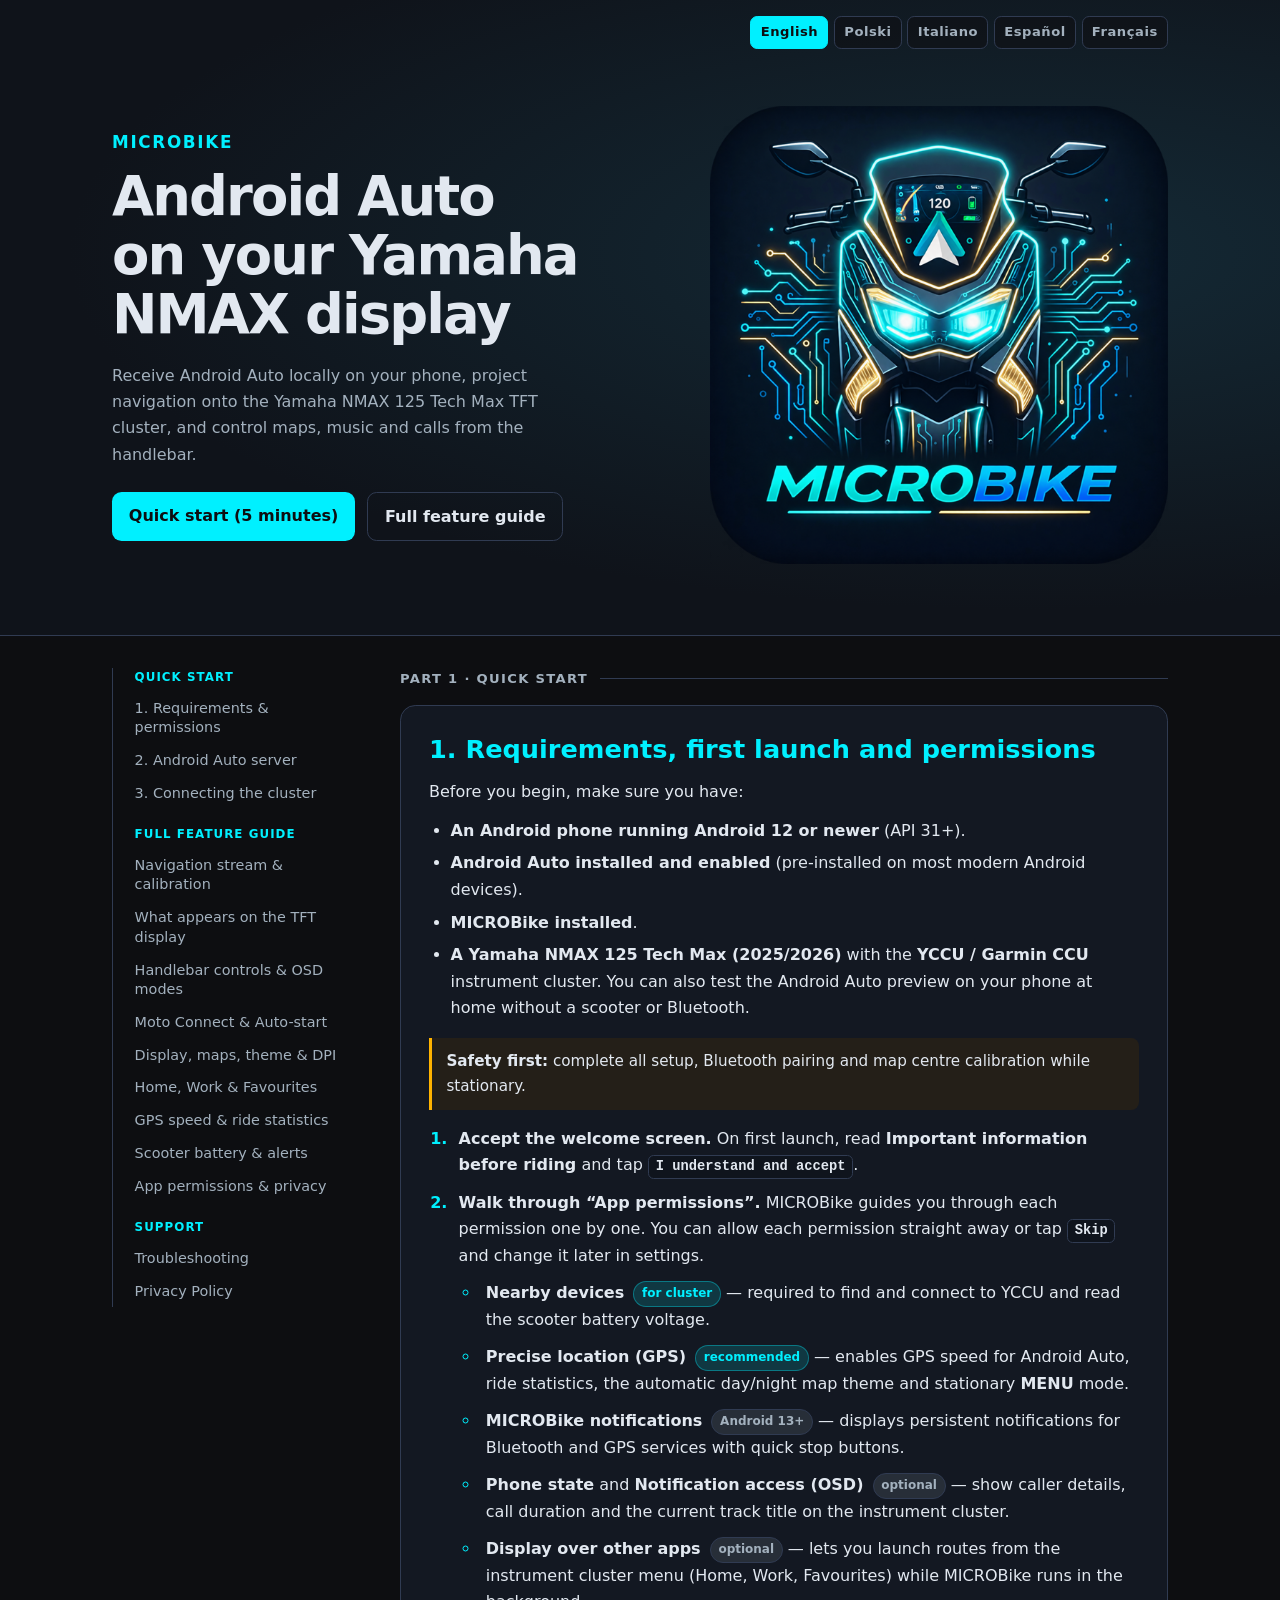
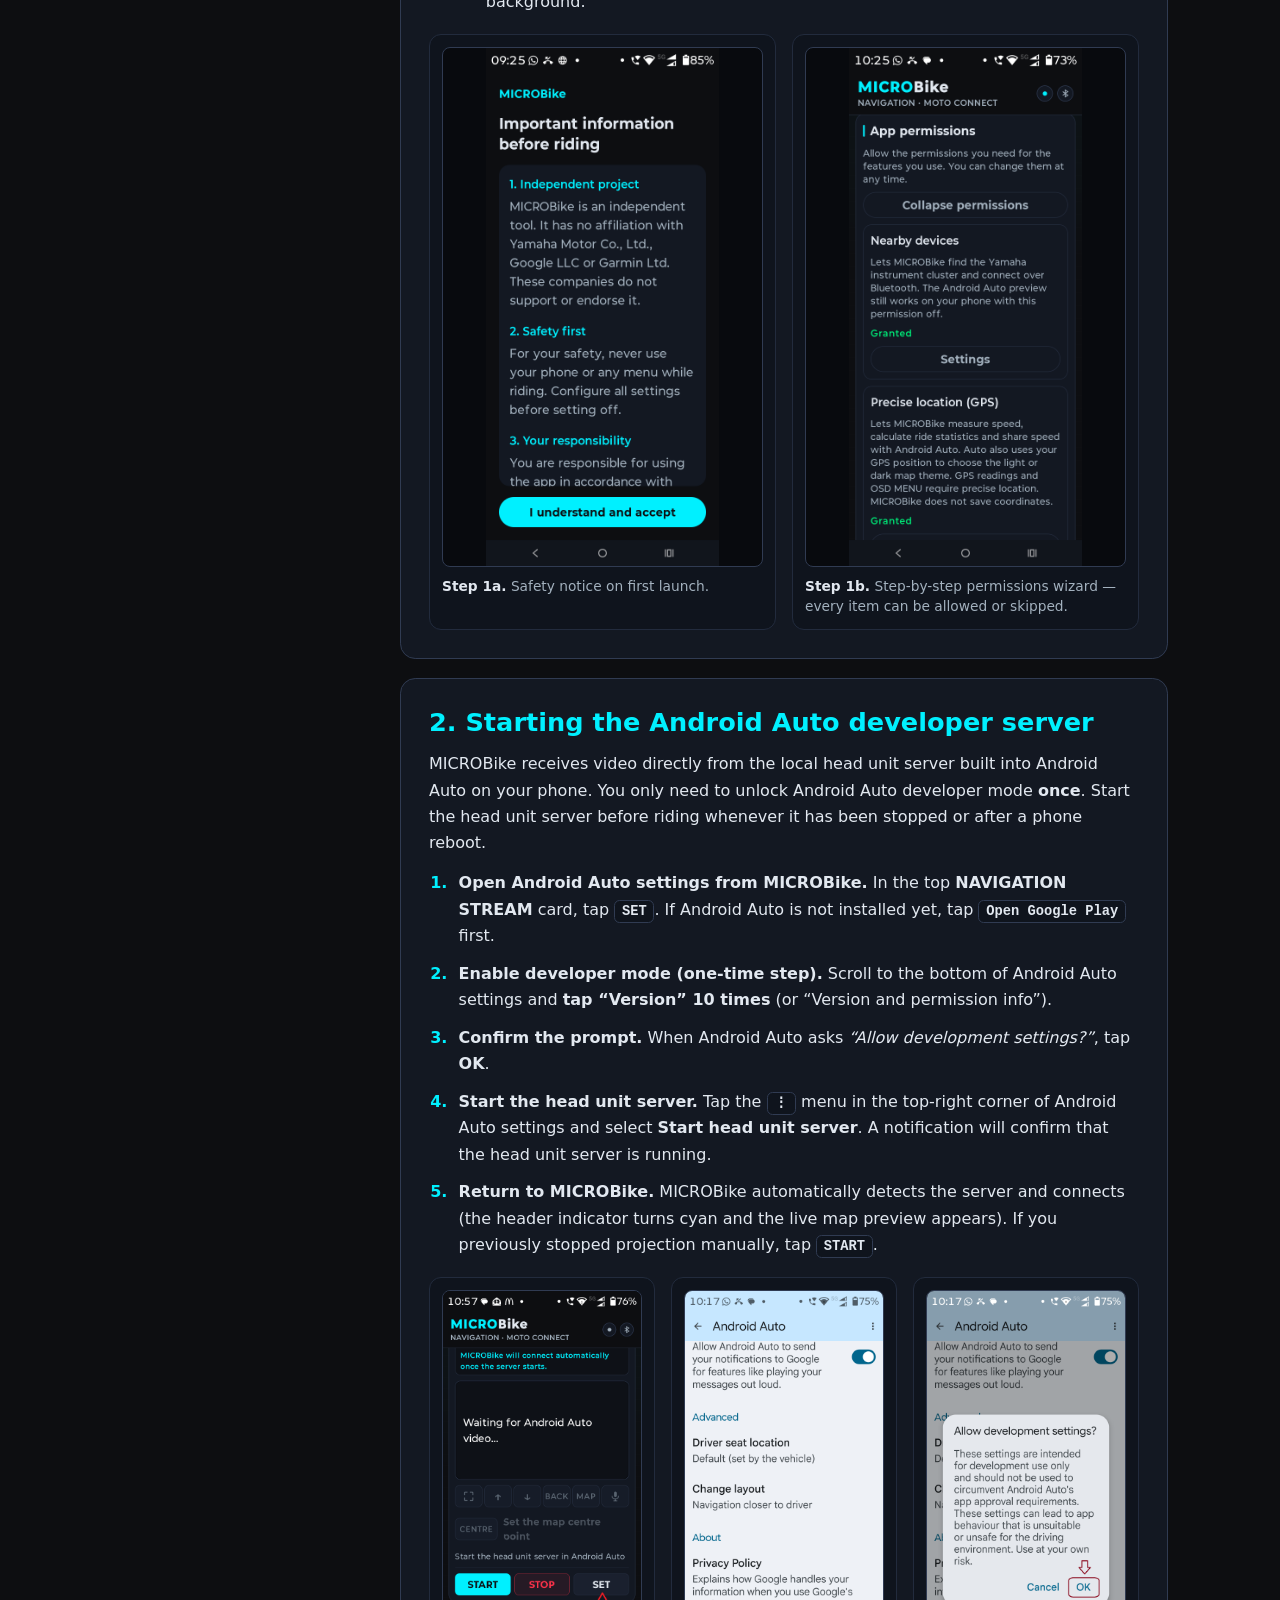
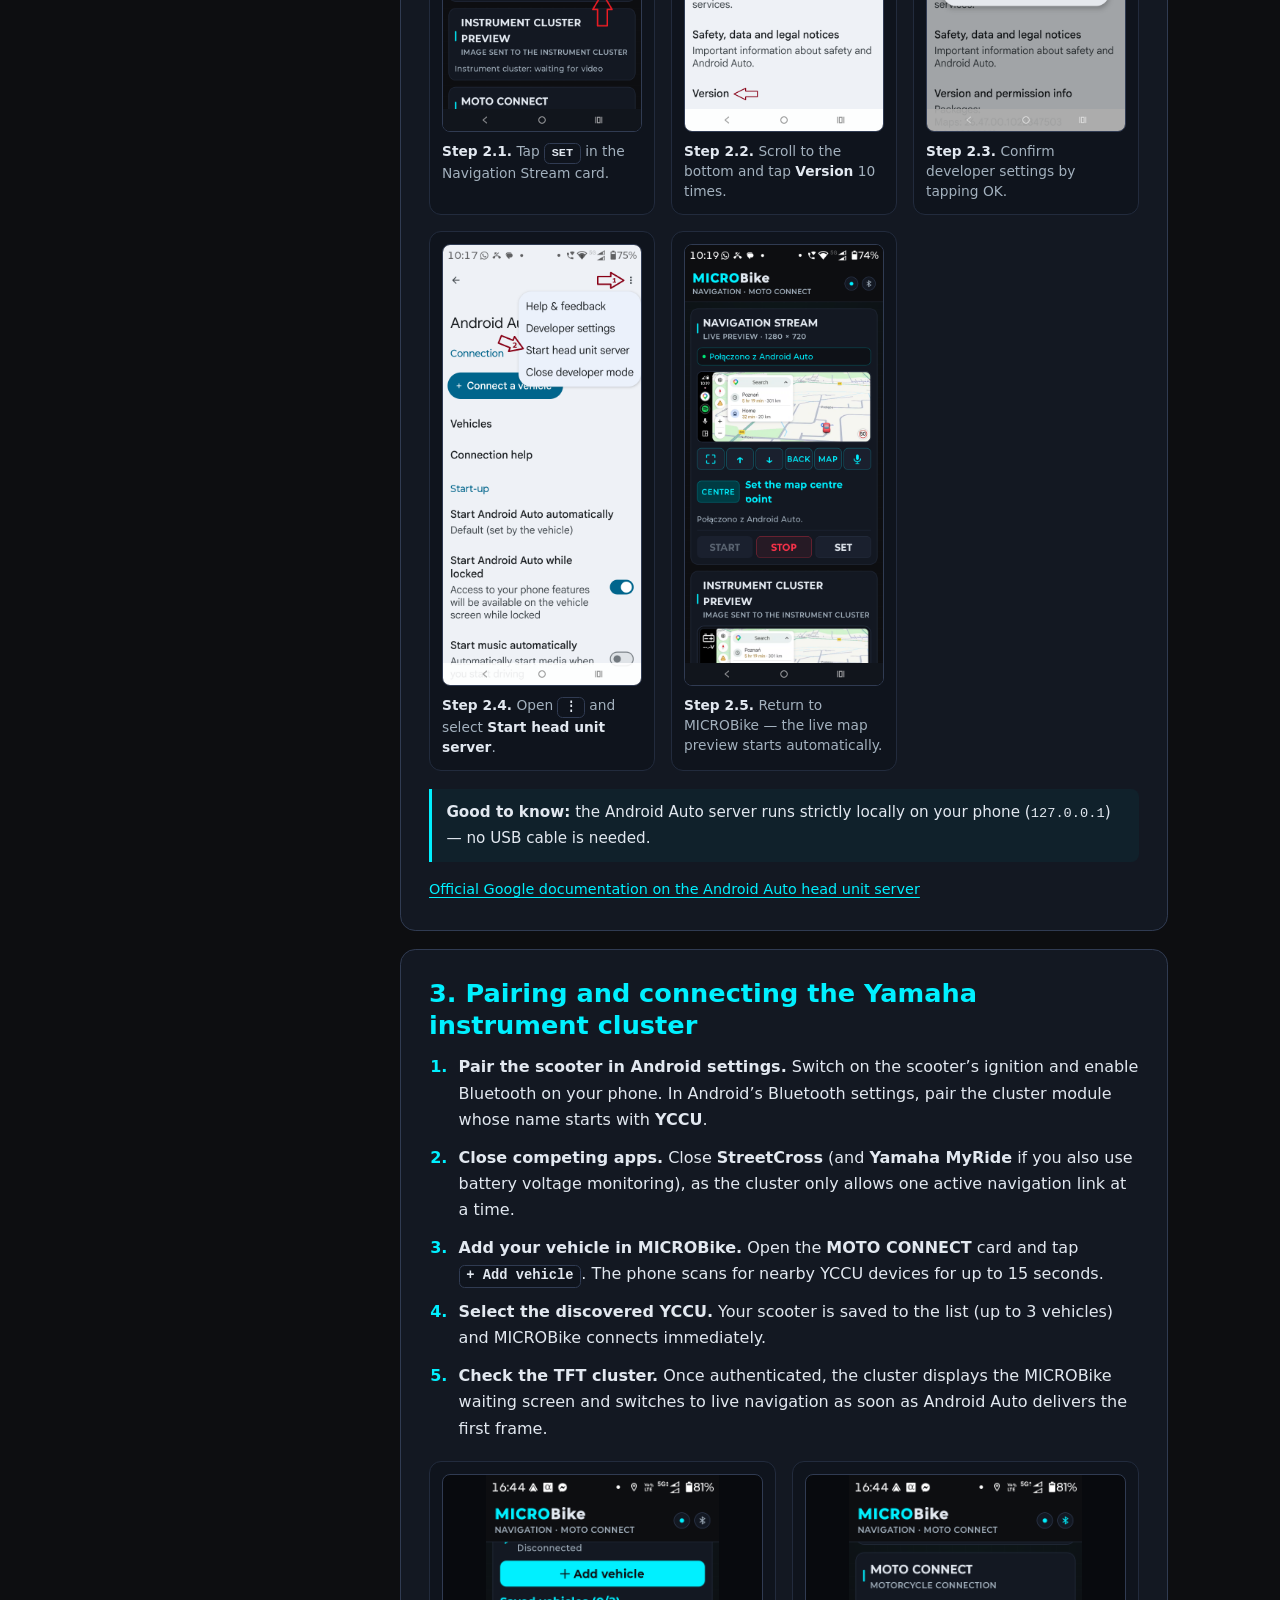
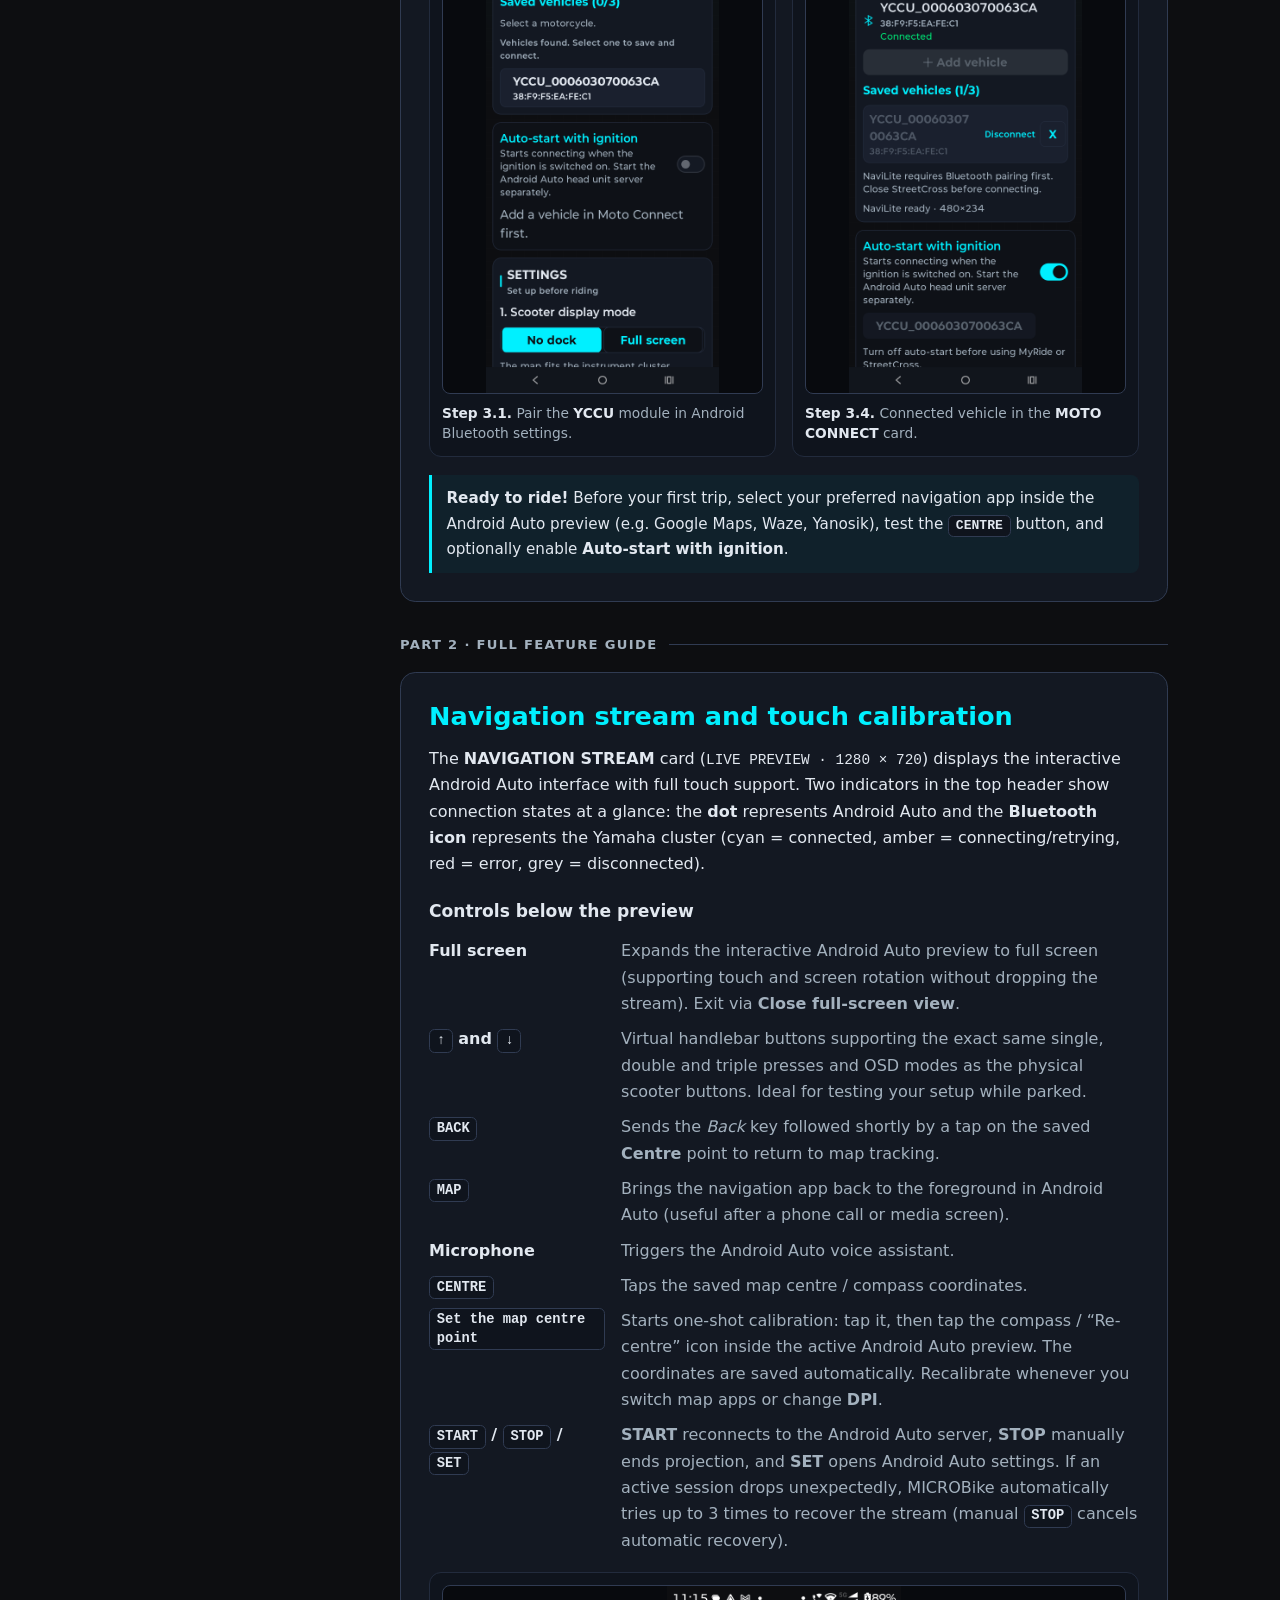
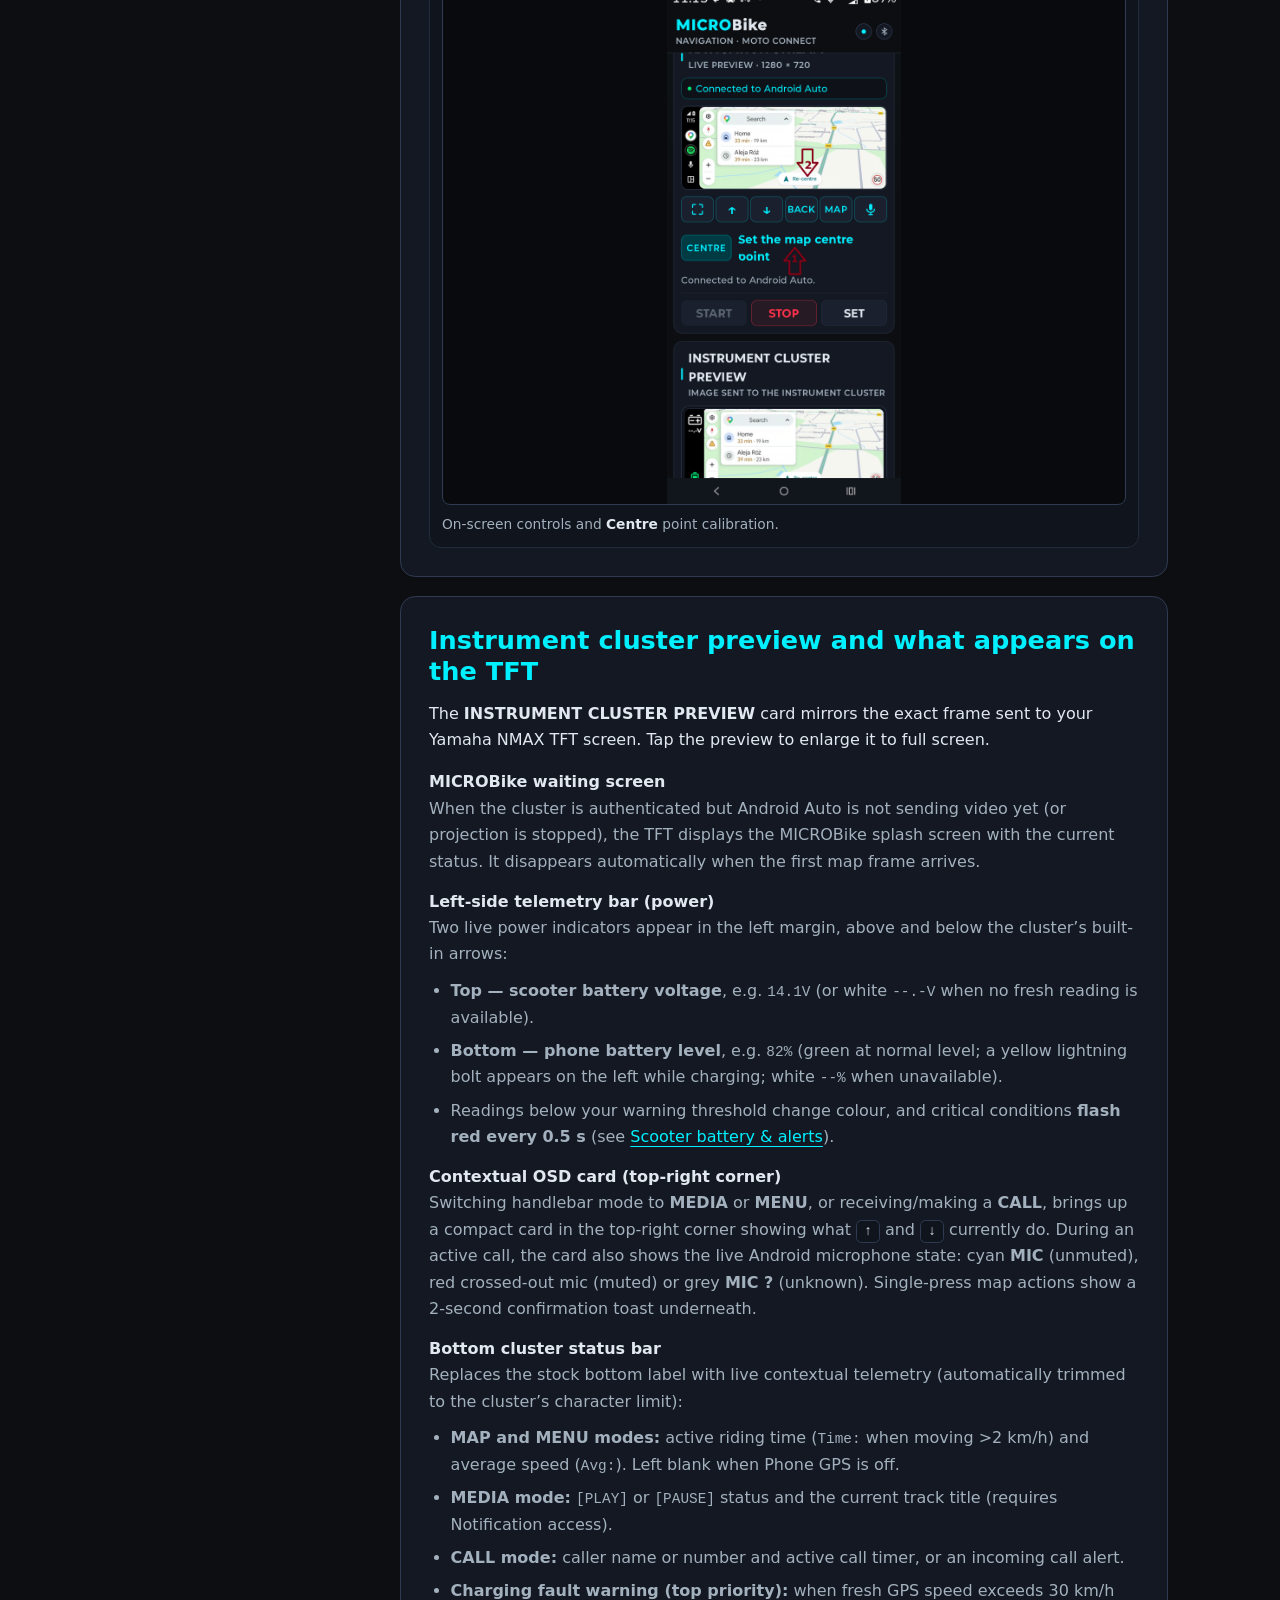
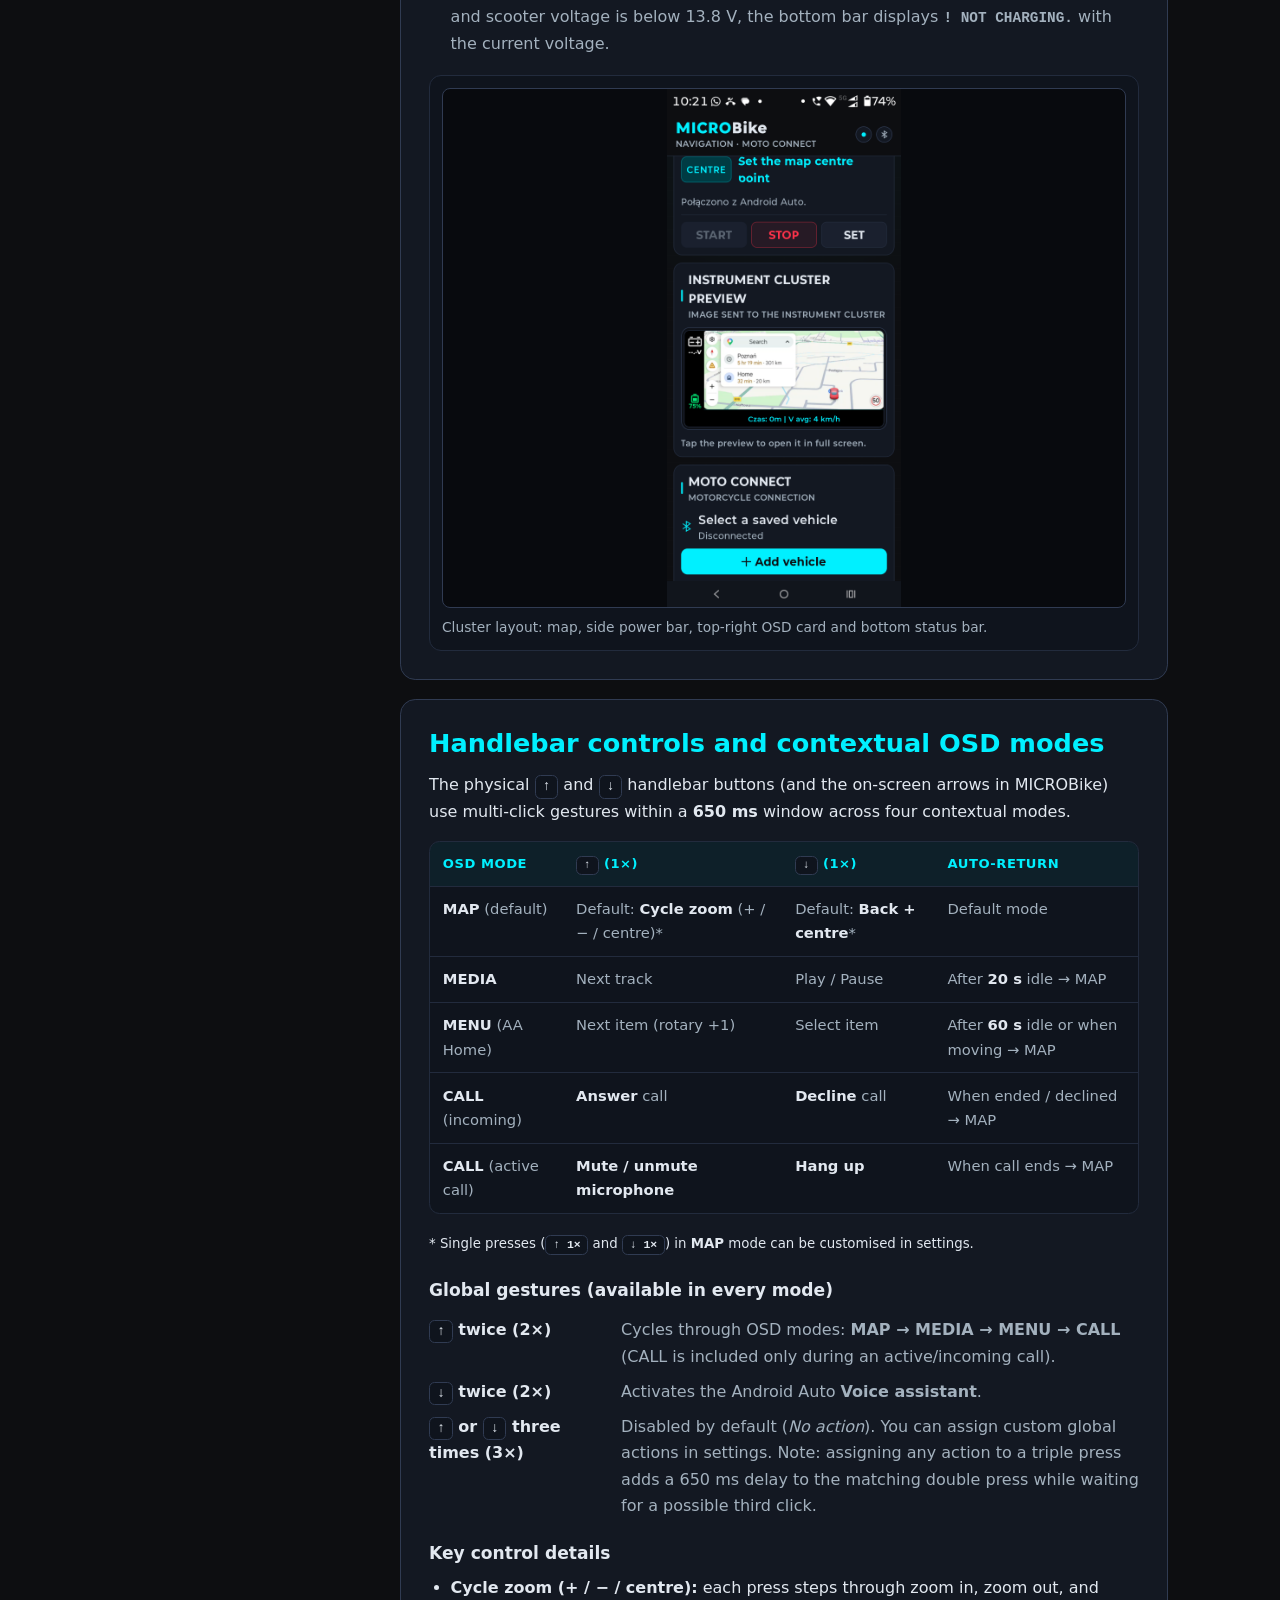
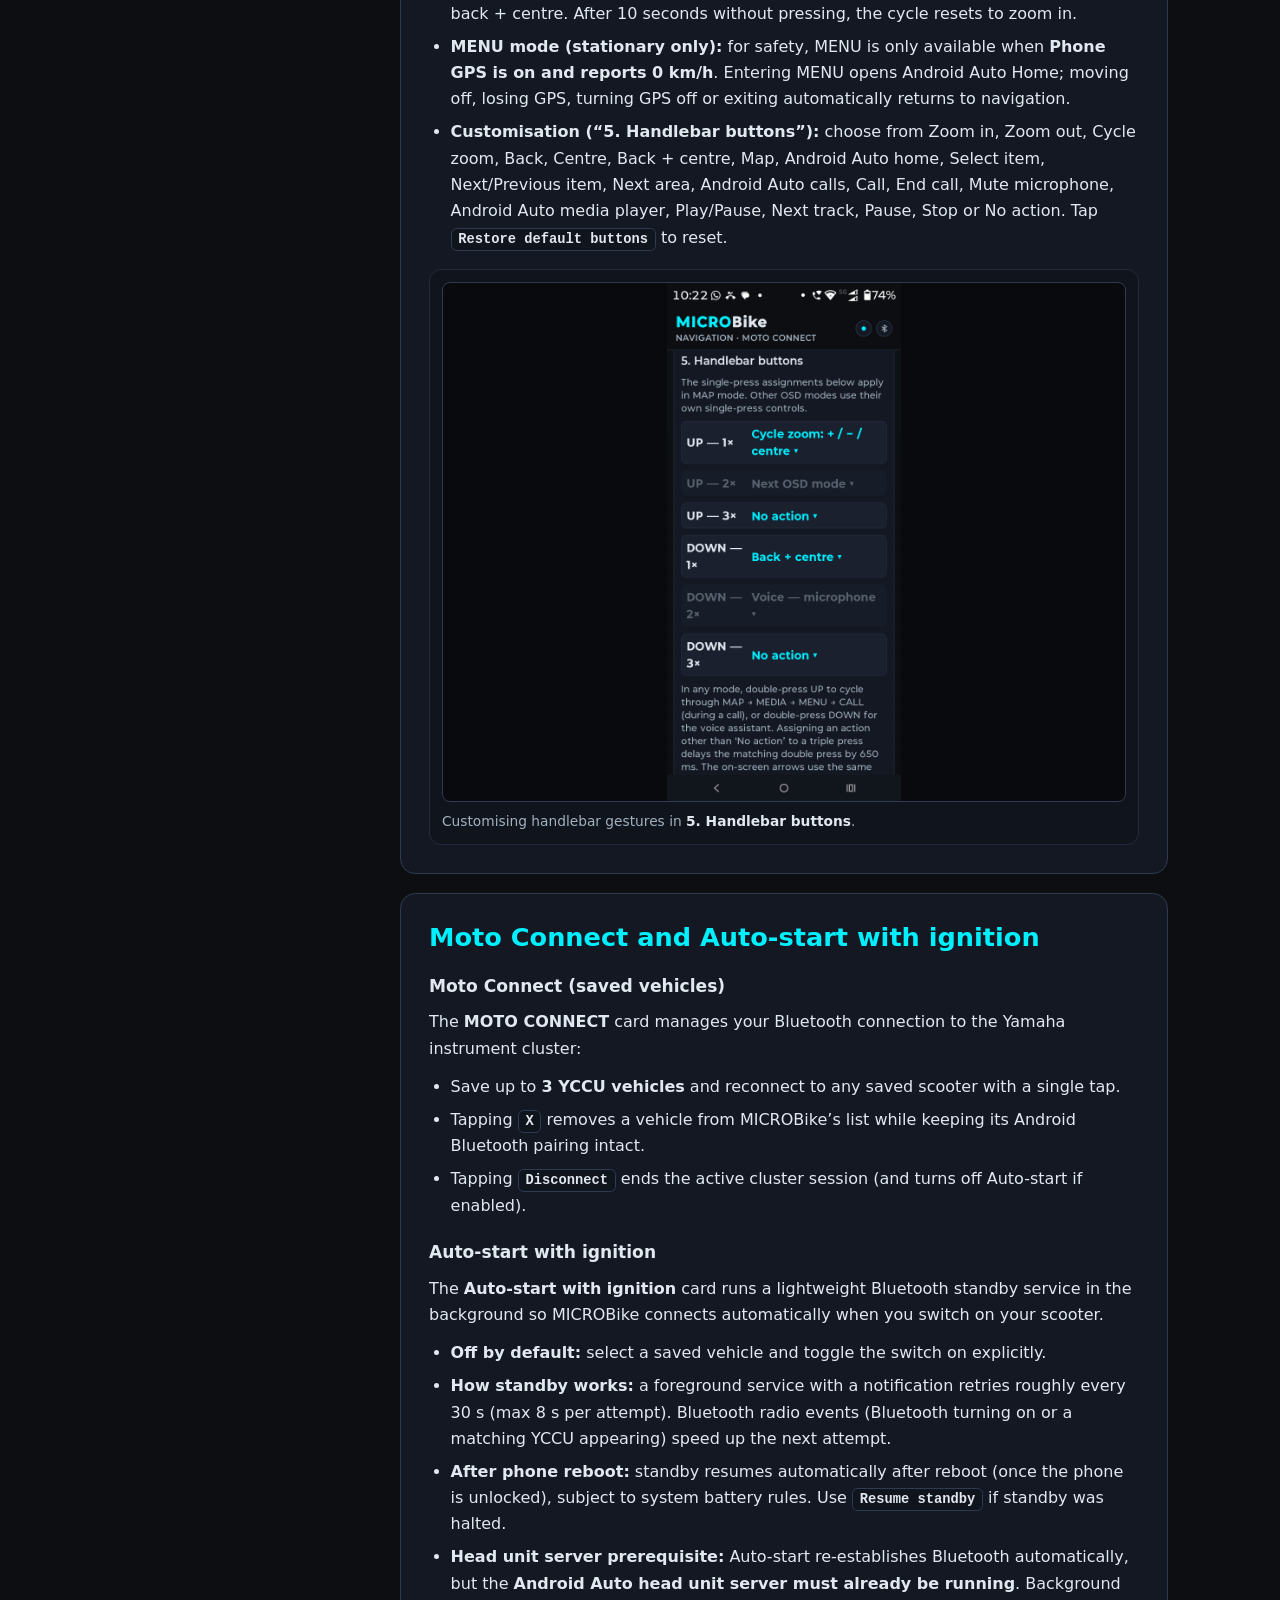
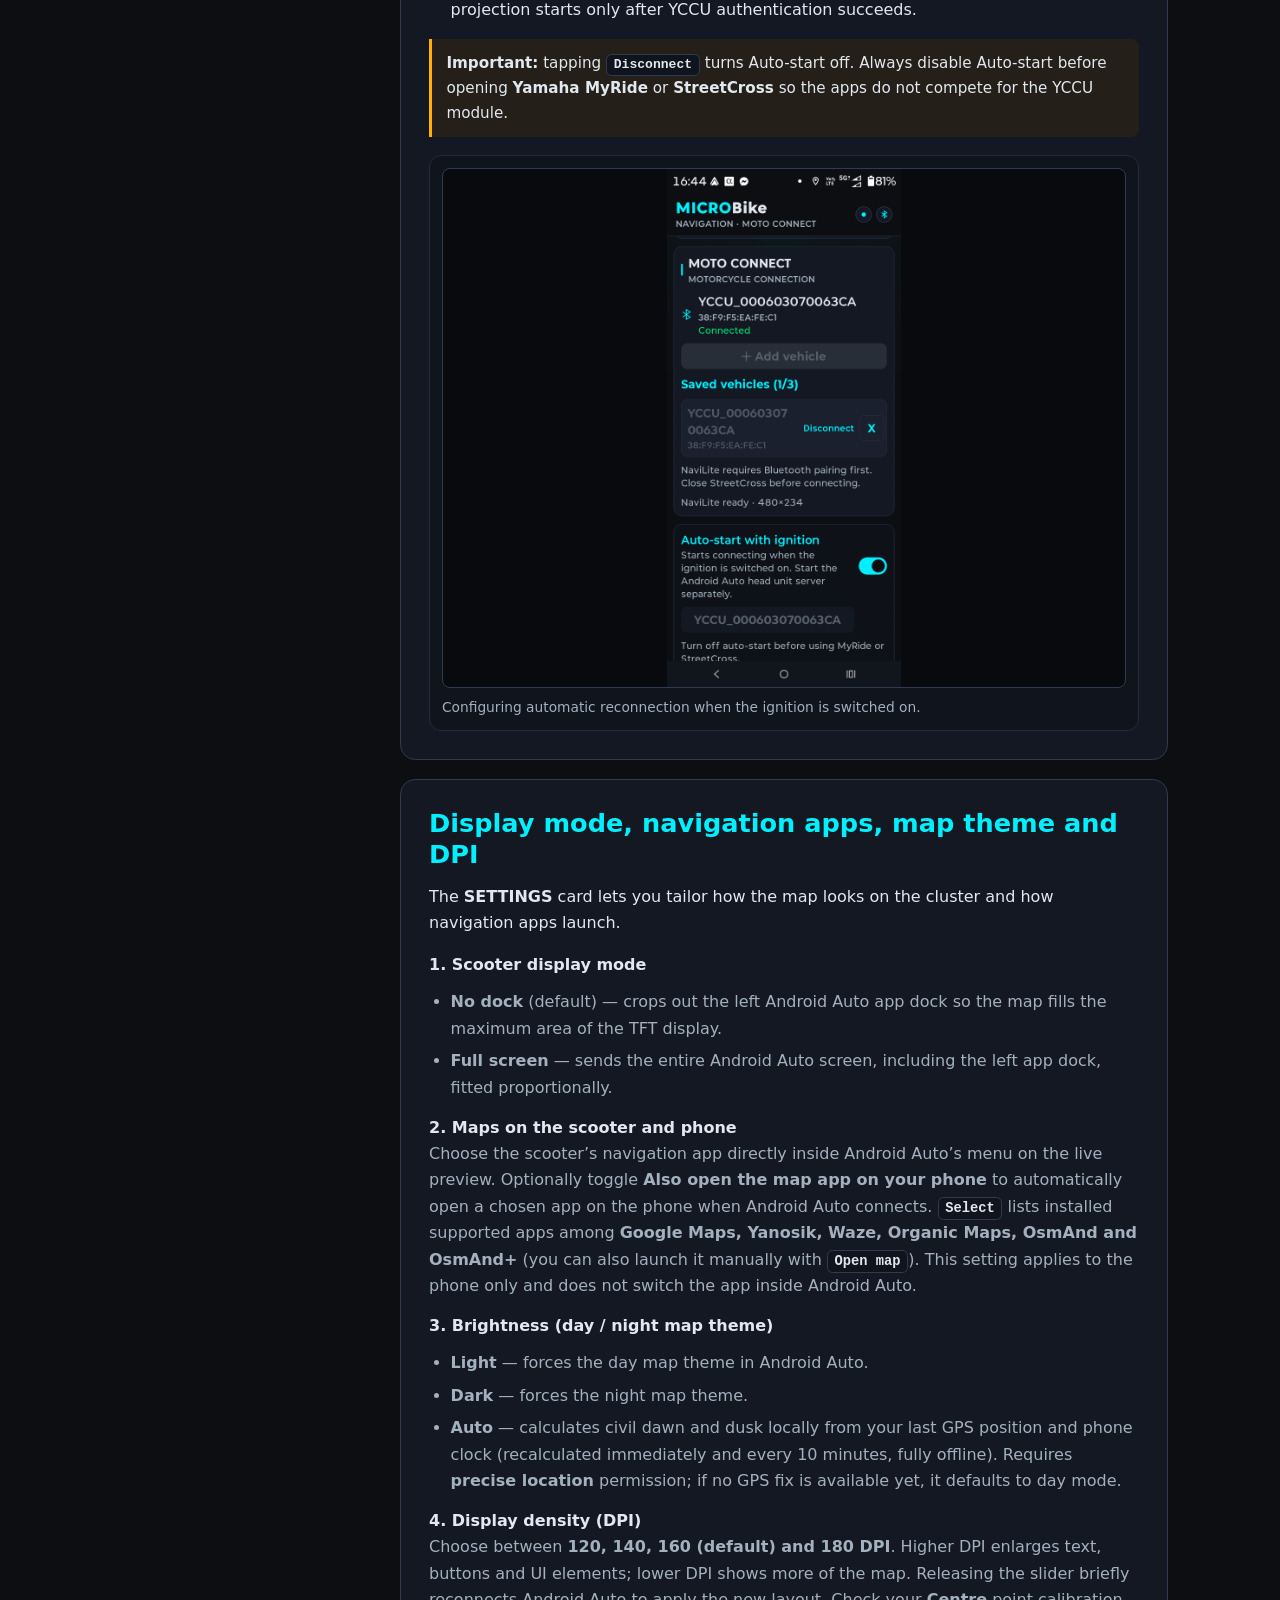
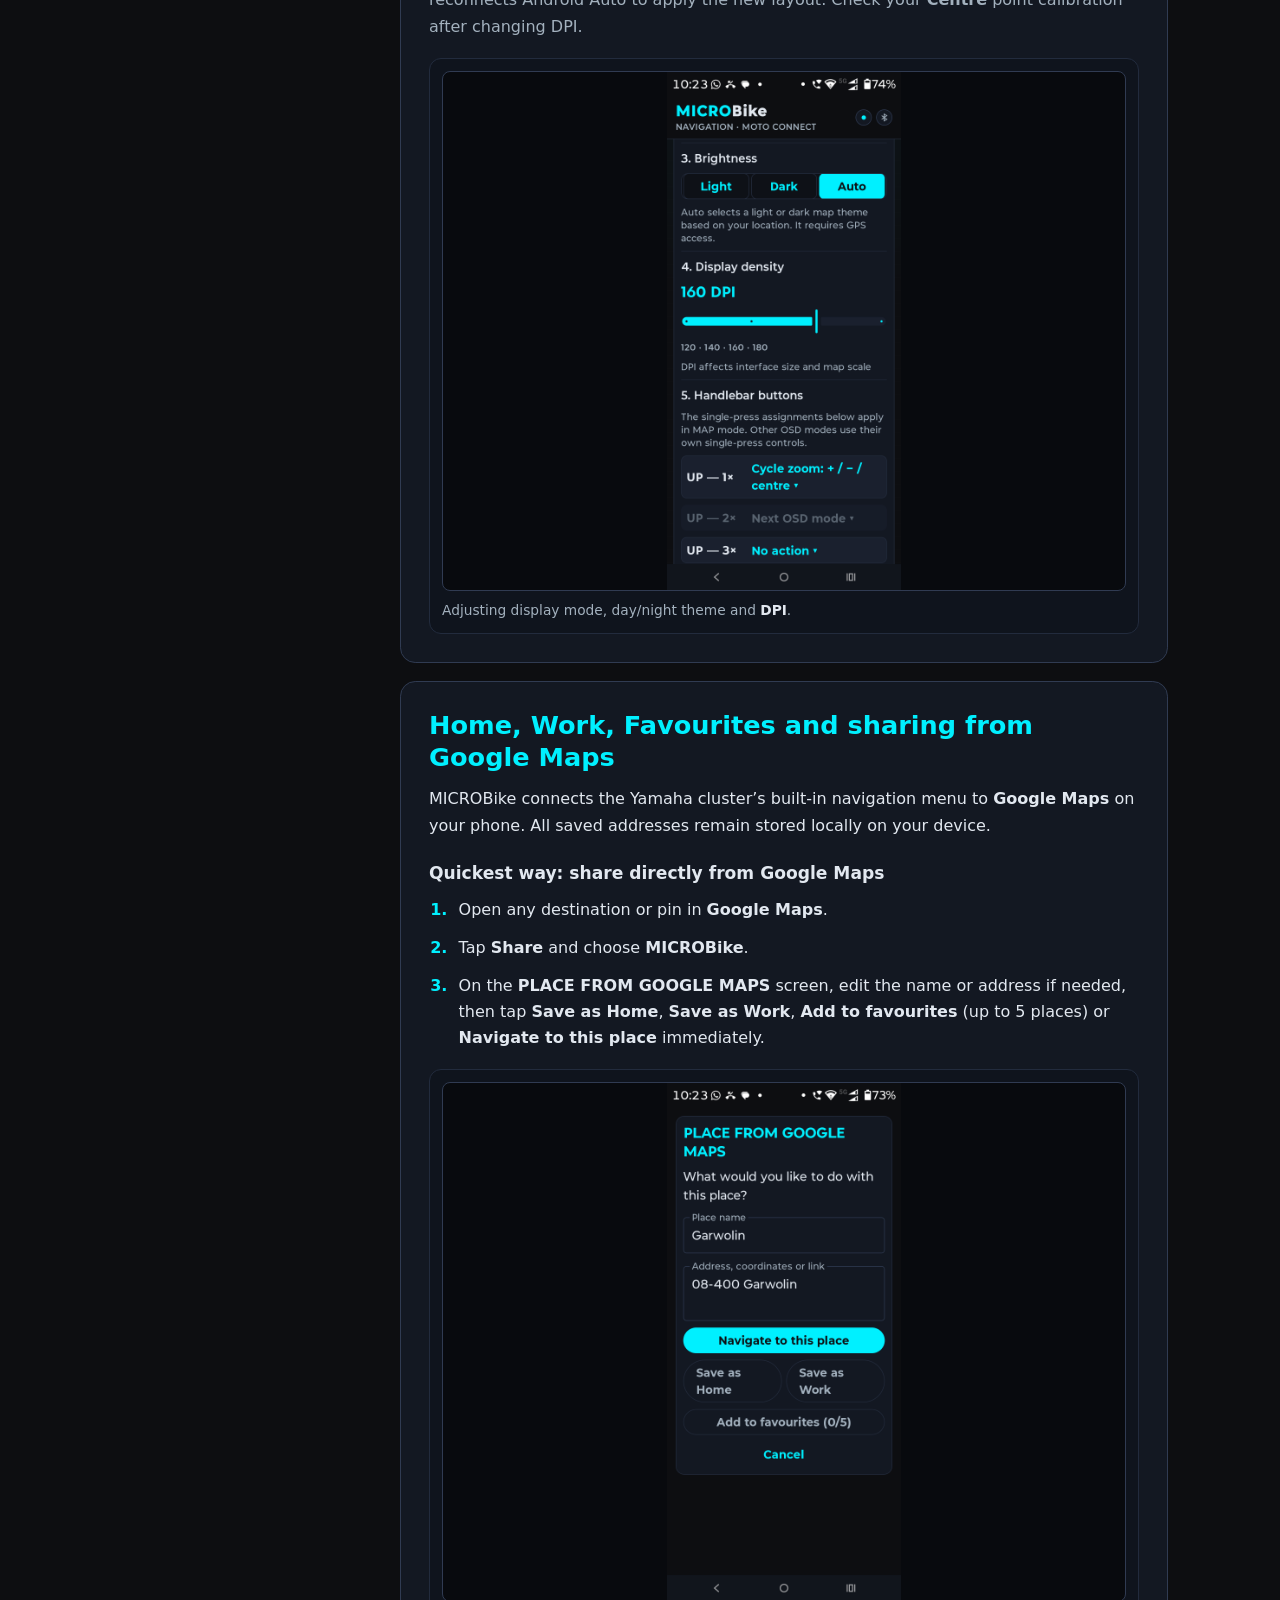
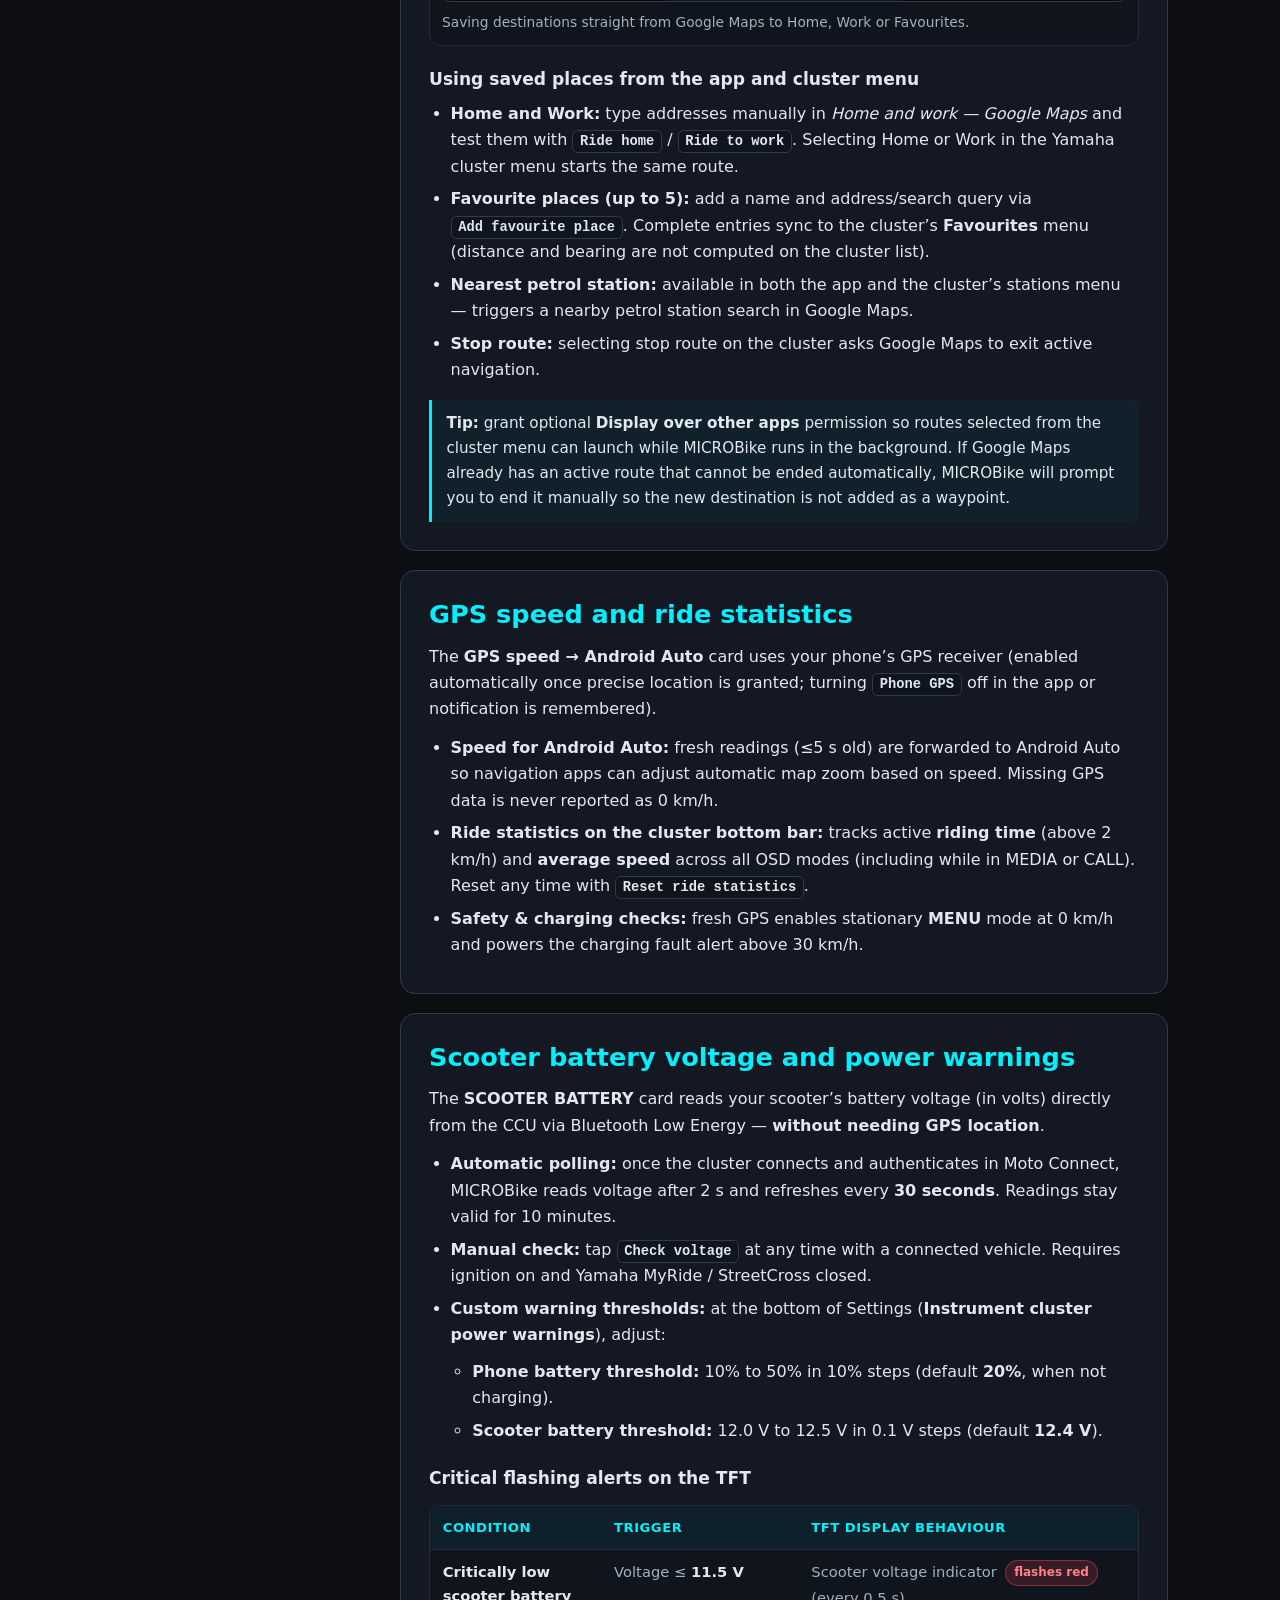
==== commit 6aac1fef: "Add files via upload" ====
--- a/index.html
+++ b/index.html
@@ -90,6 +90,7 @@
 
       <p class="nav-group">Support</p>
       <a href="#troubleshooting">Troubleshooting</a>
+      <a href="#privacy-policy">Privacy Policy</a>
     </nav>
 
     <main id="content" tabindex="-1">
@@ -748,6 +749,41 @@
           <summary>How to report a bug or send feedback</summary>
           <p>At the bottom of MICROBike’s main screen, tap <strong>Report a bug to the developer</strong>. Describe (up to 1,500 characters) what you tried to do, what happened and when it occurs — including your phone model and Android version helps. Only the text you type is sent (no logs or vehicle data); never include passwords or personal data.</p>
         </details>
+      </section>
+
+      <section id="privacy-policy">
+        <h2>Privacy Policy — MICROBike</h2>
+        <p class="lead">Effective date: November 27, 2026</p>
+        <p>MICROBike (“the App”) is an independent utility application built for motorcycle and scooter riders. We respect your privacy: the App does not require user accounts, contains no ads, uses no analytics or tracking SDKs, and does not collect personal profiles or ride histories.</p>
+
+        <h3>1. Local-Only Processing on Your Device</h3>
+        <p>All core features of MICROBike operate locally on your Android smartphone. Your GPS coordinates, ride statistics, saved places (Home, Work, Favourites), and scooter Bluetooth identifiers stay strictly on your device.</p>
+
+        <h3>2. Android Permissions and Purpose</h3>
+        <ul>
+          <li><strong>Nearby Devices (Bluetooth):</strong> Used solely to connect to your scooter’s compatible instrument cluster (YCCU) to display navigation frames, ride telemetry, and battery voltage.</li>
+          <li><strong>Precise Location (GPS — optional):</strong> Processed strictly in real time in volatile memory to forward current speed to Android Auto, calculate trip duration and average speed, verify stationary (0 km/h) status for menu safety lock, and compute local sunrise/sunset for automatic day/night map themes. Coordinates are never saved to disk or transmitted.</li>
+          <li><strong>Notifications (Android 13+ — optional):</strong> Used only to display local foreground service status notifications while Bluetooth or GPS services are active.</li>
+          <li><strong>Notification Access &amp; Phone State (optional):</strong> Used locally in memory to display incoming caller details and currently playing media track titles on the instrument cluster OSD. The App never reads your contacts or call logs, and never stores notification content.</li>
+          <li><strong>Display Over Other Apps (optional):</strong> Used only to launch navigation intents to your chosen map app when triggered from the scooter handlebar menu while MICROBike runs in the background.</li>
+        </ul>
+
+        <h3>3. Voluntary Bug Reports</h3>
+        <p>If you choose to use the optional “Report a bug to the developer” feature inside the App, only the text message you explicitly type (up to 1,500 characters) is transmitted so the developer can investigate the issue. No automatic diagnostic logs, GPS coordinates, or vehicle identifiers are attached. Please do not include personal data or passwords in bug reports.</p>
+
+        <h3>4. Third-Party Applications</h3>
+        <p>MICROBike interacts locally on your device with Android Auto and installed navigation applications (such as Google Maps, Waze, or Yanosik). Your use of those third-party applications is governed by their respective privacy policies.</p>
+
+        <h3>5. Data Retention and Deletion</h3>
+        <p>All App settings and saved destinations are stored locally in Android app storage. You can delete all local data at any time by clearing the App’s storage in Android system settings or uninstalling the App. If you sent a voluntary bug report and wish to have that message deleted, contact us using the email below.</p>
+
+        <h3>6. Children’s Privacy</h3>
+        <p>MICROBike is intended for adult riders (18+) and is not directed at children.</p>
+
+        <h3>7. Contact</h3>
+        <p>Developer: Robert Ambroziewicz<br>Contact email: <a href="mailto:rambro@o2.pl">rambro@o2.pl</a></p>
+
+        <p><strong>Disclaimer:</strong> MICROBike is an independent community project and is not affiliated with, endorsed, or sponsored by Yamaha Motor Co., Ltd., Google LLC, or Garmin Ltd.</p>
       </section>
     </main>
   </div>
